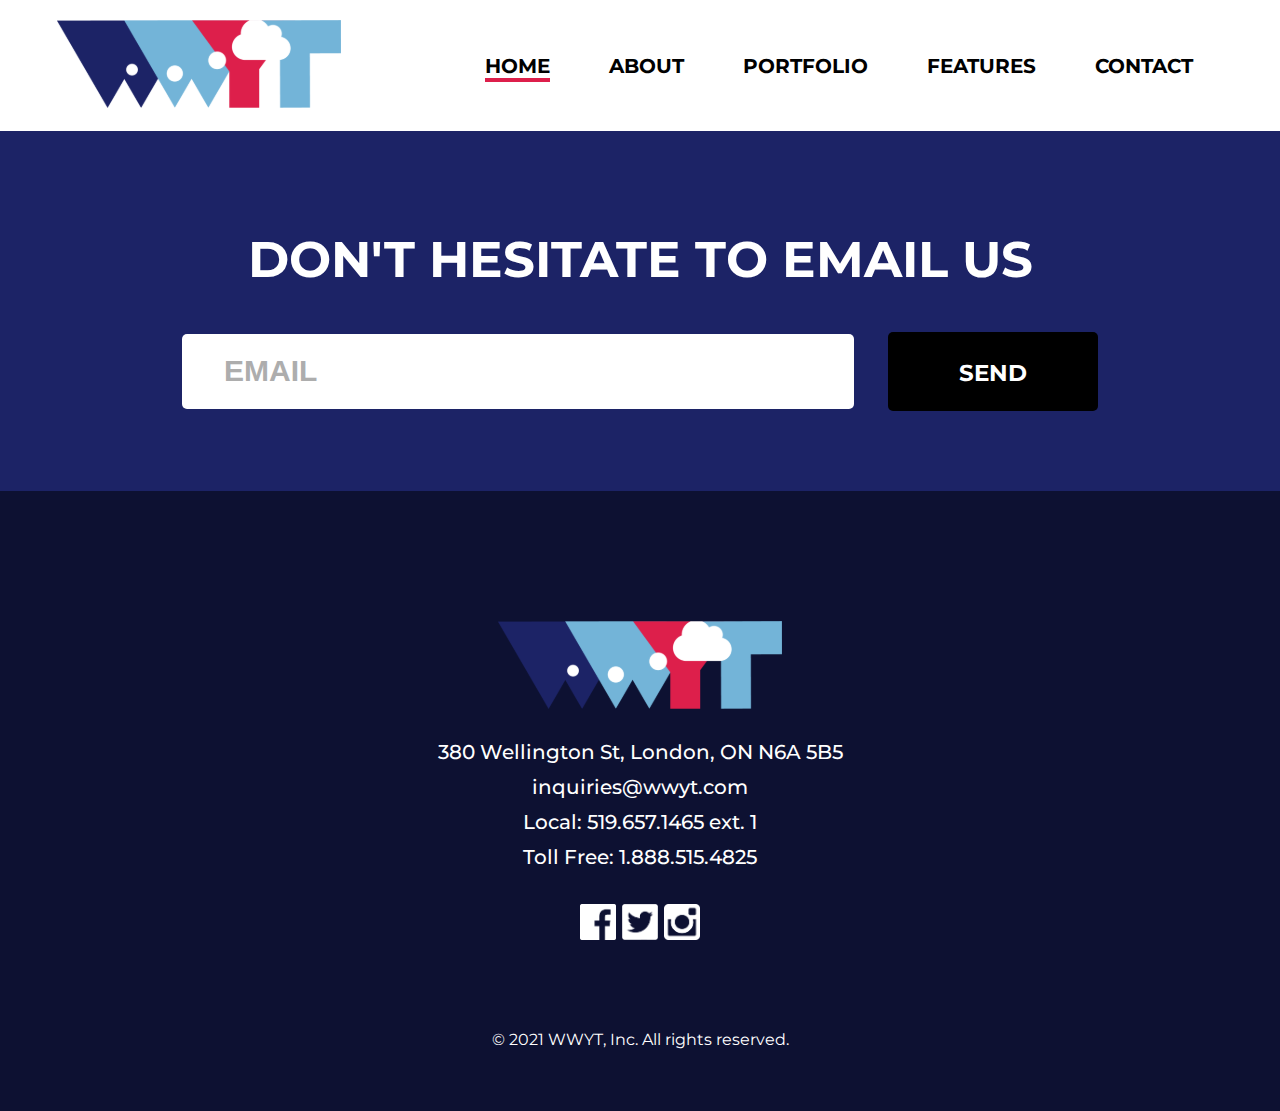
==== index.html @ 631866f1 "Turns out im coding the features page, finished mobile size" ====
<!DOCTYPE html>
<html lang="en">

<head>
    <meta charset="UTF-8">
    <meta name="viewport" content="width=device-width, initial-scale=1.0">
    <meta http-equiv="X-UA-Compatible" content="ie=edge">

    <link rel="stylesheet" href="css/reset.css">

    <link rel="preconnect" href="https://fonts.googleapis.com">
    <link rel="preconnect" href="https://fonts.gstatic.com" crossorigin>
    <link href="https://fonts.googleapis.com/css2?family=Montserrat:wght@400;500;700;800;900&display=swap" rel="stylesheet">

    <link rel="stylesheet" href="css/main.css">
    <title>Home Page</title>
</head>

<body>
    <div id="homeContainer">
        <h1 class="hidden">Home Page</h1>
        <header class="mainheader">
            <h2 class="hidden">Main Header</h2>

            <nav id="mainNav">
                <h3 class="hidden">Main Navigation</h3>
                <div class="logo">
                    <h3 class="hidden">Logo</h3>
                    <svg xmlns="http://www.w3.org/2000/svg" xmlns:xlink="http://www.w3.org/1999/xlink" width="284" height="88" viewBox="0 0 284 88">
                      <defs>
                        <style>
                          .cls-1 {
                            fill: url(#pattern);
                          }
                        </style>
                        <pattern id="pattern" preserveAspectRatio="none" width="100%" height="100%" viewBox="0 0 1221 380">
                          <image width="1221" height="380" xlink:href="[data-uri]"/>
                        </pattern>
                      </defs>
                      <rect id="WWYT3" class="cls-1" width="284" height="88"/>
                    </svg>
                </div>
                <ul class="nav-links">
                    <li><a href="index.html" class="onPage">HOME</a></li>
                    <li><a href="about.html" class="selected">ABOUT</a></li>
                    <li><a href="portfolio.html" class="selected">PORTFOLIO</a></li>
                    <li><a href="feature.html" class="selected">FEATURES</a></li>
                    <li><a href="contact.html" class="selected">CONTACT</a></li>
                </ul>
                <div class="burger">
                    <div class="line1"></div>
                    <div class="line2"></div>
                    <div class="line3"></div>
                </div>
            </nav>
        </header>
        <!-- header end  -->



        <!-- Home page Content start -->
        <main class="homeContent">
        </main>
        <!-- Home page Content end -->






        <!-- footer start here -->
        <footer class="mainfooter">
            <h2 class="hidden">Footer</h2>

            <div class="footerEmail">
                <p>DON'T HESITATE TO EMAIL US</p>

                <div class="footerSend">
                    <input class="inputhomeArea" placeholder="EMAIL" type="text" name="Email">
                    <a href="contact.html" class="sendButton">SEND</a>
                </div>
            </div>



            <div class="footerInfo">

                <div class="footerLogo">
                    <svg xmlns="http://www.w3.org/2000/svg" xmlns:xlink="http://www.w3.org/1999/xlink" width="284" height="88" viewBox="0 0 284 88">
                <defs>
                  <style>
                    .cls-1 {
                      fill: url(#pattern);
                    }
                  </style>
                  <pattern preserveAspectRatio="none" width="100%" height="100%" viewBox="0 0 1221 380">
                    <image width="1221" height="380" xlink:href="[data-uri]"/>
                  </pattern>
                </defs>
                <rect class="cls-1" width="284" height="88"/>
              </svg>
                </div>

                <div class="footerContact">
                    <ul>
                        <li>380 Wellington St, London, ON N6A 5B5</li>
                        <li>inquiries@wwyt.com</li>
                        <li>Local: 519.657.1465 ext. 1</li>
                        <li>Toll Free: 1.888.515.4825</li>
                    </ul>
                </div>

                <div class="SocialMedia">
                    <ul>
                        <li>
                            <a href="http://www.facebook.com">
                                <img src="images/sns-facebook.png" alt="facebook_icon">
                            </a>
                        </li>
                        <li>
                            <a href="https://www.twitter.com/">
                                <img src="images/sns-twitter.png" alt="twitter_icon">
                            </a>
                        </li>
                        <li>
                            <a href="https://www.instagram.com/">
                                <img src="images/sns-ins.png" alt="ins_icon">
                            </a>
                        </li>
                    </ul>
                </div>

                <div class="copyRight">
                    <p>© 2021 WWYT, Inc. All rights reserved.</p>
                </div>
            </div>



        </footer>
    </div>
    <script src="js/main.js"></script>
</body>

</html>
---- css/main.css ----
.hidden {
    display: none;
}


/* General rules - scales images, videos to size of container */

img,
embed,
object,
video {
    max-width: 100%;
}

html {
    box-sizing: border-box;
}

*,
*::before,
*::after {
    box-sizing: inherit;
}


/* General rules for elements end */

body {
    font-family: 'Montserrat', sans-serif;
    max-width: 1920px;
    margin: 0 auto;
}


/* mobile first, css start at width 428px for mobile*/


/*----------for general header ----------*/

header {
    display: flex;
    flex-direction: column;
    background-color: white;
    margin: 20px 0px;
}

a {
    text-decoration: none;
}


/*---------------------------------------- */


/* ------------ general burger nav---------------*/

nav {
    width: 100%;
    display: flex;
    justify-content: space-around;
    align-items: center;
}

.nav-links {
    display: flex;
    justify-content: space-around;
    width: 60%;
}

.nav-links li {
    list-style: none;
}

.nav-links a {
    color: black;
    text-decoration: none;
    font-weight: bold;
    font-size: 20px;
}

.onPage {
    border-bottom: 4px solid #DD1F4B;
}


/*-------------- for nav underline hover --------------*/

.selected {
    position: relative;
    text-decoration: none;
    font-size: 20px;
}

.selected:before {
    content: "";
    position: absolute;
    left: 50%;
    bottom: -2px;
    width: 0;
    height: 4px;
    background: #DD1F4B;
    transition: all .3s;
}

.selected:hover:before {
    width: 100%;
    left: 0;
    right: 0;
}


/*------------------- nav hover end ----------------------*/


/*----------- burger menu ------------*/

.burger {
    display: none;
}

.burger div {
    width: 43px;
    height: 5px;
    background-color: #DD1F4B;
    margin: 5px;
    transition: all 0.5s ease;
    border-radius: 10px;
}

@media screen and (max-width: 800px) {
    body {
        overflow-x: hidden;
    }
    .nav-links {
        position: fixed;
        right: 0px;
        height: 50vh;
        top: 8.2rem;
        background-color: white;
        display: flex;
        flex-direction: column;
        align-items: center;
        width: 100%;
        transform: translateX(100%);
        transition: transform 0.5s ease-in;
    }
    .nav-links li {
        opacity: 0;
    }
    .burger {
        display: block;
        cursor: pointer;
    }
}

.nav-active {
    transform: translateX(0%);
}

@keyframes navLinkFade {
    from {
        opacity: 0;
        transform: translateX(50px);
    }
    to {
        opacity: 1;
        transform: translateX(0);
    }
}

.toggle .line1 {
    transform: rotate(-45deg) translate(-7px, 7px);
}

.toggle .line2 {
    opacity: 0;
}

.toggle .line3 {
    transform: rotate(45deg) translate(-7px, -7px);
}


/*----------- burger menu end ------------*/


/* -------------------------------- HOME PAGE ------------------------------ */


/* -------------------------------- HOME PAGE END ------------------------------ */


/* -------------------------------- ABOUT PAGE ------------------------------ */


/* -------------------------------- ABOUT PAGE END------------------------------ */


/* -------------------------------- PORTFOLIO PAGE ------------------------------ */


/* -------------------------------- PORTFOLIO PAGE END------------------------------ */


/* -------------------------------- FEATURE PAGE ------------------------------ */

.featureContent{
    display: flex;
    flex-direction: column;
    align-items: center;
    justify-content: center;
    text-align: center; 
}

.allFeatures{
    padding:40px;
    display: flex;
    flex-direction: column;
    align-items: center;
}

.featureHero{
    background-image: url(../images/feature_page/m-banner-feature.jpg);
    background-size: cover;
    display: flex;
    align-items: center;
    justify-content: center;
    text-align: center;
    max-width: 800px;
    height: 500px;
}
.featureHeroText{
    color:white;
    font-weight: 900;
    font-size: 45px ;
}


.featureDesc h3{
    margin: 50px 0 20px 0;
    font-weight: 900;
    font-size: 20px;
    color:#1C2366;
}
.featureDesc p{
    font-size: 13px;
    color: black;
    margin: 0 47px;
}


.featureNav{
    width: 348px;
    height: 95px;
    display: flex;
    flex-direction: column;
    align-items: center;
    justify-content: space-between;
    margin:50px 0;
}
.featureNav ul{
    width:100%;
    display: flex;
    flex-direction: row;
    justify-content: space-between;
    
}
.featureNav li{
    display: flex;
    align-items: center;
    justify-content: center;
    font-size: 13px;
    font-weight: 600;
    background-color: #73B4D8;
    border-radius: 5px;
    width: 105px;
    height: 38px;
}
.featureNav li:hover{
    transition-duration: 0.2s;
    background-color: #DD1F4B;
    cursor: pointer;
}


.featurePorts{
    display: flex;
    flex-direction: column;
    align-items: center;
    justify-content: center;
    margin-bottom: 125px ;
    border-radius: 5px;
    
}
.featurePortBody{
    padding: 32px;
}
.featurePortHead{
    font-weight: 800;
    color:black;
    font-size: 20px;
    margin-bottom: 30px;
}
.featureName{
    font-weight: 900;
    color:#1C2366;
    font-size: 30px;
    margin-bottom: 20px;

}
.featureText{
    font-size: 15px;
    color:black;
    padding-bottom: 40px;
}
.featureDescripton{ 
    /*spelled description wrong but it's too late to fix it*/
    font-weight: 900;
    font-size: 20px;
    color: #1C2366;
    margin-bottom: 20px;

}
.featurePorts a{
    background-color: #1C2366;
    padding:13px 20px;
    border-radius: 5px;
    color:white;
}
.featurePorts a:hover{
    transition-duration:0.2s;
    background-color: #73B4D8;
}


#feature1{
    border-radius: 5px;
    background-image: url(../images/feature_page/m-3d-modeling-feature.jpg);
    height:348px;
    width:348px;
}
#feature2{
    border-radius: 5px;
    background-image: url(../images/feature_page/m-character-modeling-feature.jpg);
    height:348px;
    width:348px;
}#feature3{
    border-radius: 5px;
    background-image: url(../images/feature_page/m-ballaBeer.jpg);
    height:348px;
    width:348px;
}#feature4{
    border-radius: 5px;
    background-image: url(../images/feature_page/m-graphic-design.jpg);
    height:348px;
    width:348px;
}
/* -------------------------------- FEATURE PAGE END ------------------------------ */


/* -------------------------------- CONTACT PAGE ------------------------------ */


/* -------------------------------- CONTACT PAGE END------------------------------ */


/* ------------for footer ------------*/

footer {
    display: flex;
    flex-direction: column;
    text-align: center;
    height: 980px;
}

.footerEmail {
    height: 360px;
    background-color: #1c2366;
}

.footerEmail p {
    color: white;
    font-size: 50px;
    font-weight: bold;
    margin-top: 104px;
}

.footerSend {
    margin-top: 47px;
}

.inputhomeArea {
    width: 672px;
    height: 75px;
    border: none;
    border-radius: 5px;
    font-size: 30px;
}

body input::placeholder {
    font-weight: bold;
    color: #ADADAD;
    padding-left: 40px;
}

.footerSend a {
    display: inline-block;
    width: 210px;
    padding: 30px 70px 26px 70px;
    background-color: black;
    border: none;
    border-radius: 5px;
    color: white;
    font-size: 23px;
    font-weight: bold;
    text-align: center;
    margin-left: 30px;
}

.footerInfo {
    background-color: #0D1132;
    height: 620px;
}

.footerLogo {
    margin-top: 130px;
    margin-bottom: 30px;
}

.footerContact ul li {
    color: white;
    font-size: 20px;
    font-weight: 500;
    margin-bottom: 15px;
}

.SocialMedia {
    text-align: center;
    margin-top:35px;
}

.SocialMedia ul {
    display: flex;
    flex-direction: row;
    flex-wrap: wrap;
    width: 10%;
    justify-content: space-evenly;
    margin: 0 auto;
    padding: 0;
}

.SocialMedia ul li {
    list-style-type: none;
    width: 40px;
    height: 40px;
    padding: 2px;
}

.copyRight {
    color: white;
    margin-top: 90px;
}
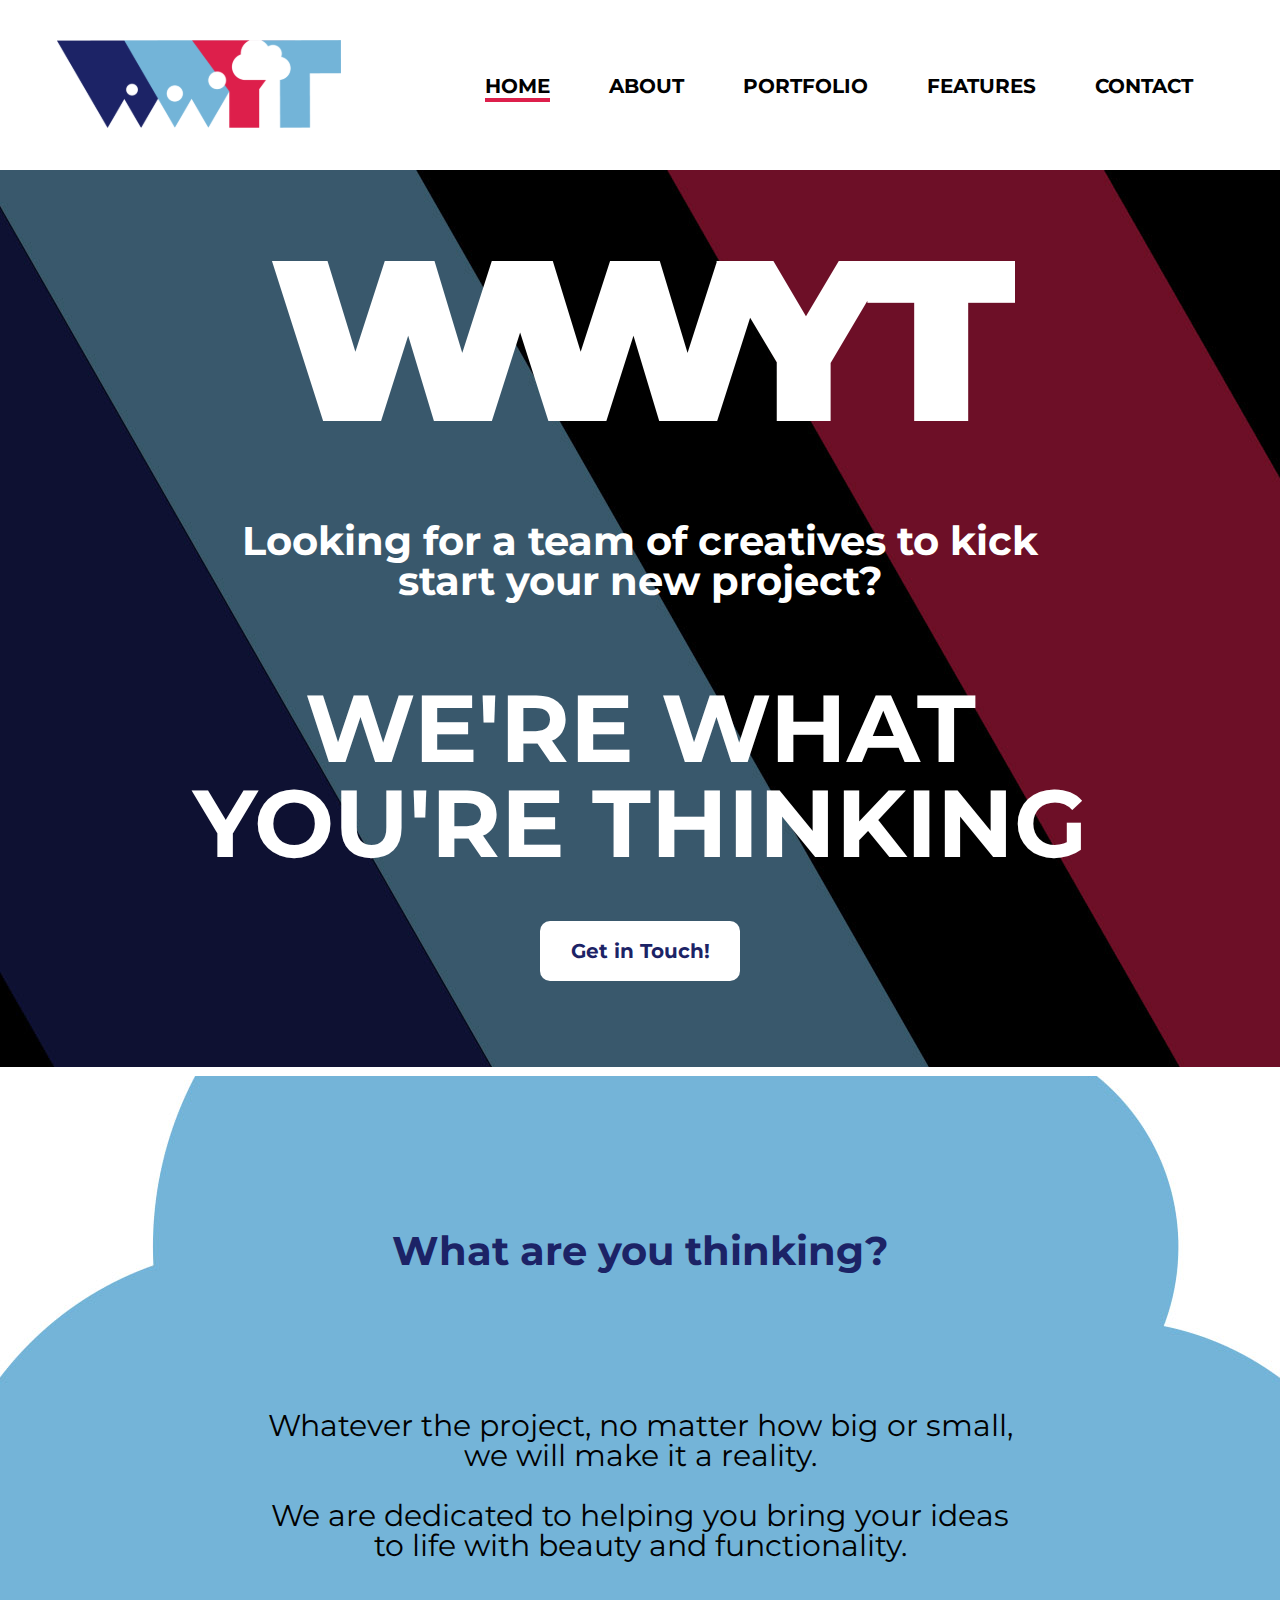
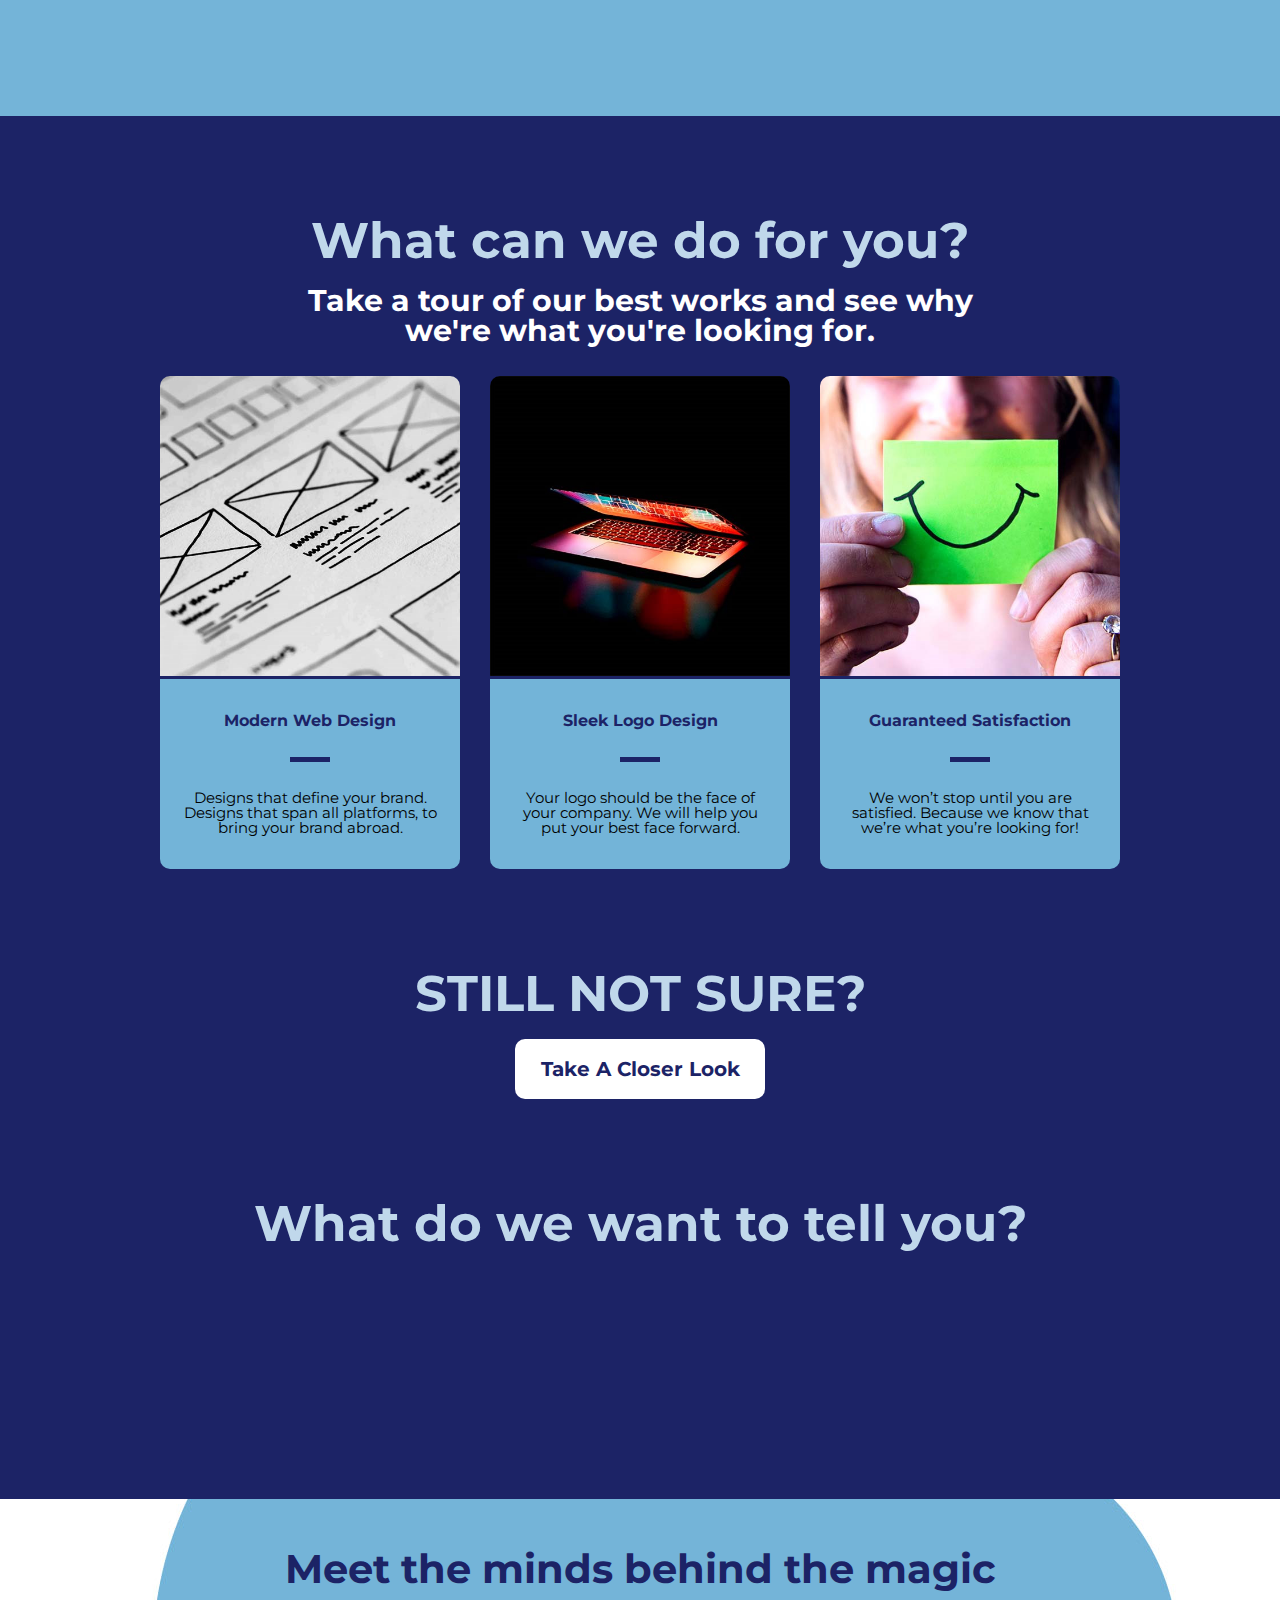
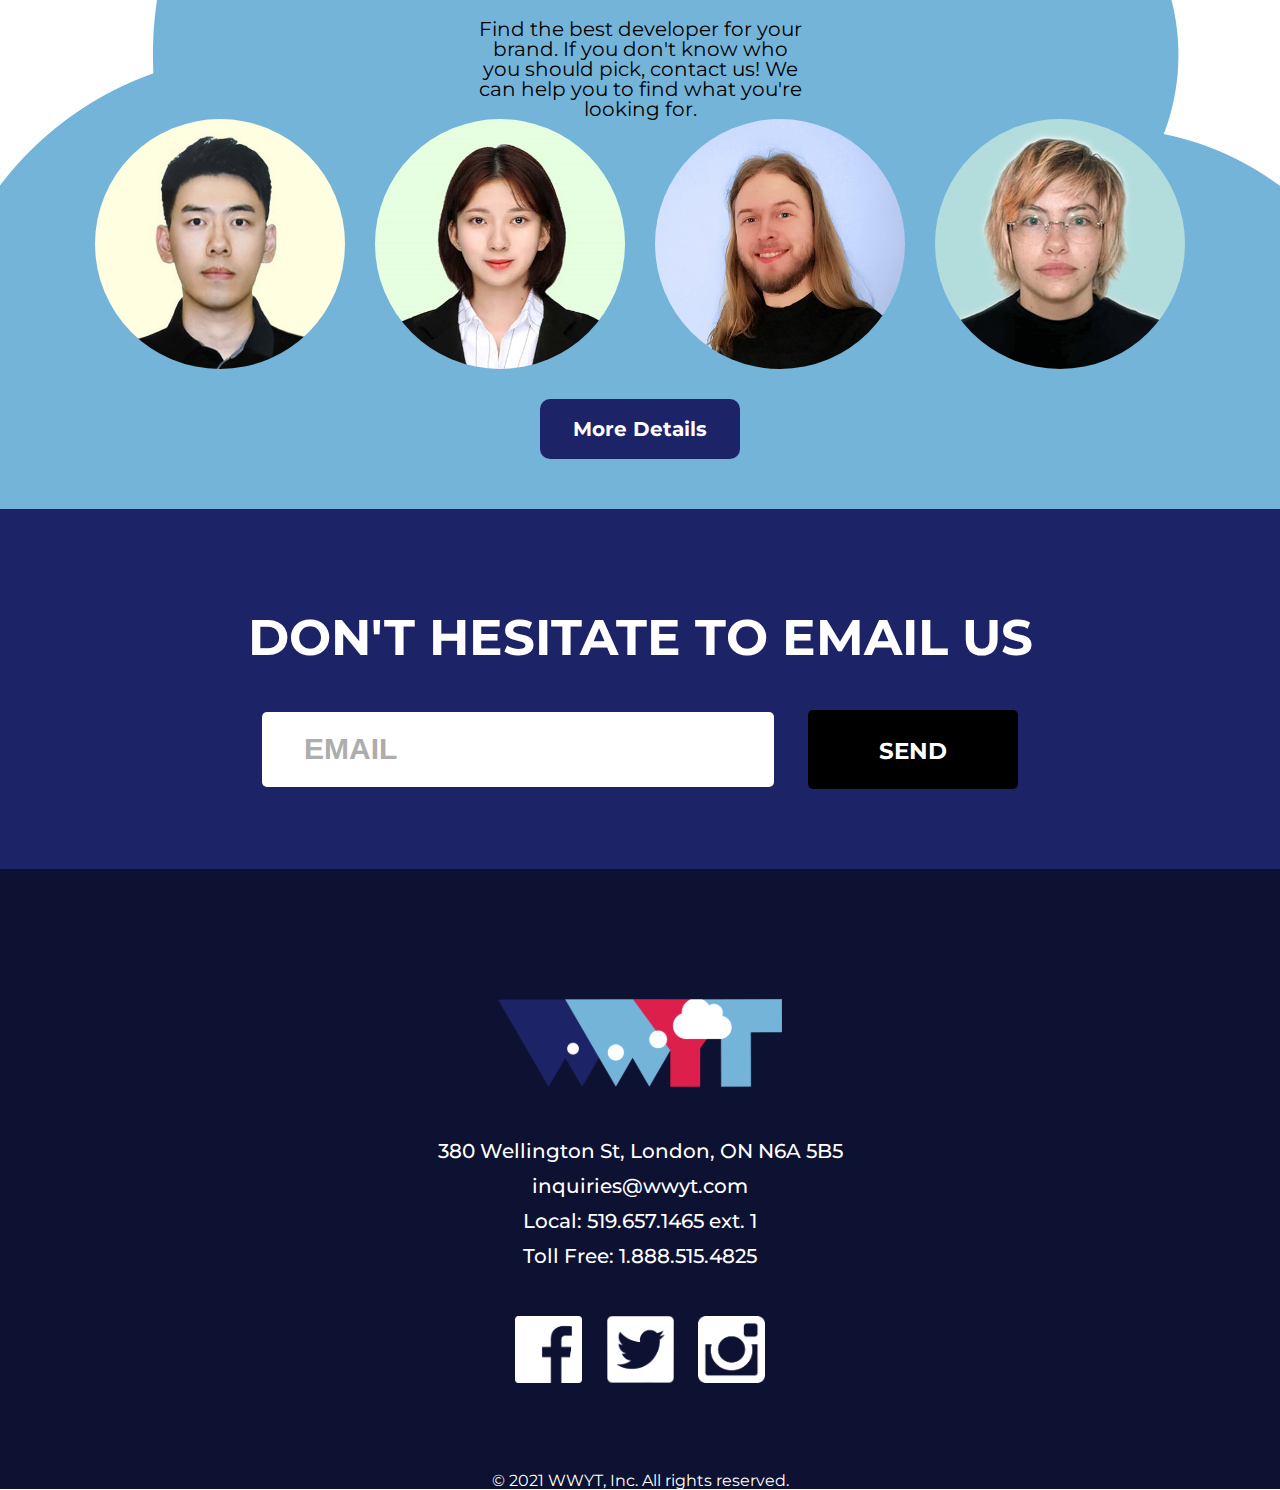
==== commit 663d2b99: "Merge pull request #6 from Hyeon-Yeom/dev.ew.homepage" ====
--- a/index.html
+++ b/index.html
@@ -59,7 +59,95 @@
 
 
         <!-- Home page Content start -->
-        <main class="homeContent">
+        <main class="homeContainer">
+          <h2 class="hidden">Home Page</h2>
+          <div class="eyecatcher">
+            <img id="wwytTitle" src="images/index_page/wwyt_title.png" alt="WWYT">
+            <p class="eyecatcherDetail">
+              Looking for a team of creatives to kick<br>start your new project?
+            </p>
+            <h3 class="tagline">WE'RE WHAT<br>YOU'RE THINKING</h3>
+
+            <a href="contact.html">
+              <div class="eyecatcherButton">
+                <p class="buttontext">Get in Touch!</p>
+              </div>
+            </a>
+          </div>
+
+          <div class="cloudSection">
+            <h3 class="cloudTitle">What are you thinking?</h3>
+            <p>Whatever the project, no matter how big or small, we will make it a reality.
+              <br><br>
+              We are dedicated to helping you bring your ideas to life with beauty and functionality. </p>
+          </div>
+
+          <section class="promoSection">
+            <h3 class="promoTitle">What can we do for you?</h3>
+            <p>Take a tour of our best works and see why we're what you're looking for.</p>
+
+            <div class="portfolioContainer">
+
+              <div class="portfolio1">
+                <img class="portfolioImage" src="images/index_page/webdesign526.jpg" alt="A sketched web wireframe">
+                <div class="portfolioInfo">
+                  <h4 class="portfolioTitle">Modern Web Design</h4>
+                  <div class="blackLine"></div>
+                  <p class="portfolioDetail">Designs that define your brand. Designs that span all platforms, to bring your brand abroad.</p>
+                </div>
+              </div>
+
+              <div class="portfolio2">
+                <img class="portfolioImage" src="images/index_page/logodesign526.jpg" alt="A colourful glowing laptop">
+                <div class="portfolioInfo">
+                  <h4 class="portfolioTitle">Sleek Logo Design</h4>
+                  <div class="blackLine"></div>
+                  <p class="portfolioDetail">Your logo should be the face of your company. We will help you put your best face forward.</p>
+                </div>
+              </div>
+
+              <div class="portfolio3">
+                <img class="portfolioImage" src="images/index_page/satisfaction526.jpg" alt="A woman holding a green post-it note with a smiley face">
+                <div class="portfolioInfo">
+                  <h4 class="portfolioTitle">Guaranteed Satisfaction</h4>
+                  <div class="blackLine"></div>
+                  <p class="portfolioDetail">We won’t stop until you are satisfied. Because we know that we’re what you’re looking for!</p>
+                </div>
+              </div>
+
+            </div>
+            <h3 class="promoTitle">STILL NOT SURE?</h3>
+            <a href="portfolio.html">
+              <div class="eyecatcherButton" id="closerlook">
+                <p class="buttontext">Take A Closer Look</p>
+              </div></a>
+          </section>
+
+          <section class="videoBox">
+            <h2 class="hidden">Video</h2>
+            <h3 class="promoTitle">What do we want to tell you?</h3>
+            <video class="indexVideo" src="video/WWYT_Promotionnal_VIDEO.mp4"></video>
+          </section>
+
+          <section class="aboutSection">
+            <h2 class="hidden">About the Team</h2>
+            <h3 class="cloudTitle">Meet the minds behind the magic</h3>
+            <p>Find the best developer for your brand. If you don't know who you should pick, contact us! We can help you to find what you're looking for.</p>
+
+            <div class="faces">
+              <img src="images/index_page/naigong_portrait_450.jpg" alt="">
+              <img src="images/index_page/hyeon_portrait_450.jpg" alt="">
+              <img src="images/index_page/edward_portrait_450.jpg" alt="">
+              <img src="images/index_page/breanna_portrait_450.jpg" alt="">
+            </div>
+
+            <a href="about.html">
+              <div class="aboutButton">
+                <p class="buttontext">More Details</p>
+              </div>
+            </a>
+          </section>
+
         </main>
         <!-- Home page Content end -->
 
@@ -142,4 +230,4 @@
     <script src="js/main.js"></script>
 </body>
 
-</html>+</html>
--- a/css/main.css
+++ b/css/main.css
@@ -41,7 +41,8 @@
     display: flex;
     flex-direction: column;
     background-color: white;
-    margin: 20px 0px;
+    margin-top: 40px;
+    margin-bottom: 30px;
 }
 
 a {
@@ -186,6 +187,292 @@
 
 /* -------------------------------- HOME PAGE ------------------------------ */
 
+.homeContainer {
+    margin: 0 auto;
+    display: grid;
+}
+.eyecatcher {
+  width: auto;
+  height: 826px;
+  padding: 100px;
+  background-image: url(../images/eyecatcher_tablet.jpg);
+  background-repeat: no-repeat;
+  background-position: center;
+  overflow: hidden;
+  display: flex;
+  flex-direction: column;
+  align-items: center;
+}
+#wwytTitle {
+  margin-bottom: 100px;
+  margin-top: 50px;
+}
+.eyecatcherDetail {
+  font-weight: bold;
+  font-size: 20px;
+  color: #fff;
+  text-align: center;
+  margin-bottom: 80px;
+}
+.tagline {
+  font-weight: bolder;
+  font-size: 40px;
+  text-align: center;
+  color: #fff;
+  margin-bottom: 50px;
+}
+.eyecatcherButton {
+  background-color: #fff;
+  width: 200px;
+  height: 60px;
+  display: flex;
+  flex-direction: row;
+  justify-content: center;
+  align-items: center;
+  border-radius: 10px;
+  color: #1C2366;
+}
+.buttontext {
+  font-weight: bold;
+  font-size: 20px;
+}
+.eyecatcherButton:hover {
+  background-color: #1C2366;
+  color: #fff;
+}
+.cloudSection {
+  background-image: url(../images/index_page/backgroundcloud.jpg);
+  background-repeat: no-repeat;
+  background-position: center;
+  overflow: hidden;
+  width: auto;
+  height: 330px;
+  display: flex;
+  flex-direction: column;
+  align-items: center;
+  justify-content: space-around;
+  padding: 100px;
+}
+.cloudTitle {
+  color: #1C2366;
+  font-weight: bolder;
+  font-size: 40px;
+  text-align: center;
+}
+.cloudSection p {
+  text-align: center;
+  font-size: 20px;
+  margin-top: 30px;
+  max-width: 330px;
+}
+.promoSection {
+  background-color: #1C2366;
+  display: flex;
+  flex-direction: column;
+  align-items: center;
+}
+.promoTitle {
+  color: #C0D8EB;
+  font-weight: bolder;
+  font-size: 40px;
+  text-align: center;
+  margin: 50px 0px 20px 0px;
+  max-width: 300px;
+}
+.promoTitle + p {
+  font-weight: bold;
+  color: #fff;
+  font-size: 20px;
+  text-align: center;
+  max-width: 400px;
+}
+.portfolioContainer {
+  display: grid;
+  grid-template-columns: 1fr;
+  grid-template-rows: 1fr 1fr 1fr;
+  grid-gap: 30px;
+  margin-top: 30px;
+}
+.portfolioImage {
+  width: 190px;
+  height: 190px;
+  border-radius: 10px 10px 0px 0px;
+}
+.portfolioInfo {
+  width: 190px;
+  height: 190px;
+  border-radius: 0px 0px 10px 10px;
+  background-color: #73B4D8;
+  padding: 20px;
+  display: flex;
+  flex-direction: column;
+  align-items: center;
+  justify-content: space-around;
+}
+.portfolioTitle {
+  color: #1C2366;
+  font-weight: bold;
+  font-size: 1em;
+  text-align: center;
+}
+.blackLine {
+  width: 40px;
+  height: 5px;
+  background-color: #1C2366;
+}
+.portfolioDetail {
+  text-align: center;
+  font-weight: normal;
+  font-size: 15px;
+  color: #000;
+}
+#closerlook {
+  width: 250px;
+}
+.videoBox {
+  display: flex;
+  flex-direction: column;
+  background-color: #1C2366;
+  align-items: center;
+}
+.indexVideo {
+  width: 400px;
+  margin: 30px 0px 50px 0px;
+}
+.aboutSection {
+  background-image: url(../images/index_page/backgroundcloud.jpg);
+  background-repeat: no-repeat;
+  background-position: center;
+
+  overflow: hidden;
+  width: auto;
+  display: flex;
+  flex-direction: column;
+  align-items: center;
+  justify-content: center;
+  padding-top: 50px;
+}
+.aboutSection>.cloudTitle {
+  max-width: 400px;
+}
+.aboutSection p {
+  text-align: center;
+  font-size: 20px;
+  margin-top: 30px;
+  max-width: 330px;
+}
+.faces {
+  display: grid;
+  grid-template-columns: 1fr 1fr;
+  grid-template-rows: 1fr 1fr;
+  grid-gap: 30px;
+}
+.faces img {
+  width: 165px;
+  border-radius: 200px;
+}
+.aboutButton {
+  background-color: #1C2366;
+  width: 200px;
+  height: 60px;
+  border-radius: 10px;
+  color: #fff;
+  margin: 30px 0px 50px 0px;
+  display: flex;
+  justify-content: center;
+  align-items: center;
+}
+.aboutButton p {
+  margin-top: 0px;
+}
+.aboutButton:hover {
+  background-color: #fff;
+  color: #1C2366;
+}
+
+/* TABLET SIZE - HOME PAGE ================================ */
+@media screen and (min-width: 800px) {
+  .eyecatcher {
+    height: 910px;
+    background-image: url(../images/eyecatcher_desktop.jpg);
+  }
+  .eyecatcherDetail {
+    font-size: 30px;
+  }
+  .tagline {
+    font-size: 62px;
+  }
+  .cloudSection {
+    height: 415px;
+  }
+  .cloudSection p {
+    max-width: 550px;
+  }
+  .promoTitle + p {
+    font-size: 30px;
+    max-width: 700px;
+  }
+  .promoTitle {
+    max-width: 550px;
+  }
+  .portfolioContainer {
+    grid-template-columns: 1fr 1fr 1fr;
+    grid-template-rows: 1fr;
+  }
+  .indexVideo {
+    width: 610px;
+  }
+  .faces img {
+    width: 295px;
+  }
+}
+/* DESKTOP SIZE - HOME PAGE =============================== */
+@media screen and (min-width: 1140px) {
+  .eyecatcher {
+    height: 915px;
+    padding: 50px;
+  }
+  .eyecatcherDetail {
+    font-size: 40px;
+  }
+  .tagline {
+    font-size: 95px;
+  }
+  .cloudSection {
+    height: 640px;
+  }
+  .cloudSection p {
+    text-align: center;
+    font-size: 30px;
+    max-width: 775px;
+  }
+  .promoTitle {
+    margin-top: 100px;
+    font-size: 50px;
+    max-width: 800px;
+  }
+  .portfolioImage {
+    width: 300px;
+    height: 300px;
+  }
+  .portfolioInfo {
+    width: 300px;
+  }
+  .indexVideo {
+    width: 1050px;
+  }
+  .aboutSection>.cloudTitle {
+    max-width: 800px;
+  }
+  .faces {
+    grid-template-columns: 1fr 1fr 1fr 1fr;
+    grid-auto-rows: 1fr;
+    height: 250px;
+  }
+  .faces img {
+    width: 250px;
+  }
+}
 
 /* -------------------------------- HOME PAGE END ------------------------------ */
 
@@ -193,184 +480,599 @@
 /* -------------------------------- ABOUT PAGE ------------------------------ */
 
 
-/* -------------------------------- ABOUT PAGE END------------------------------ */
-
-
-/* -------------------------------- PORTFOLIO PAGE ------------------------------ */
-
-
-/* -------------------------------- PORTFOLIO PAGE END------------------------------ */
-
-
-/* -------------------------------- FEATURE PAGE ------------------------------ */
-
-.featureContent{
+/* --------------------about page content start-------------------------- */
+
+
+/* ------------about page banner------------ */
+
+.aboutBanner {
+    background: url(../images/about_page/pc-banner-about.png);
+    background-repeat: no-repeat;
+    background-size: cover;
+    background-position: center;
+    margin-top: 50px;
+    height: 915px;
+}
+
+.aboutBanner p {
+    font-size: 95px;
+    text-align: center;
+    font-weight: bold;
+    color: white;
+    padding-top: 400px;
+}
+
+
+/* ------------about page banner end------------ */
+
+
+/* --------------- wwyt Intro ------------------ */
+
+.wwytIntro {
+    width: 100%;
+    height: 1080px;
+    display: flex;
+    flex-direction: row;
+    background-color: #1C2366;
+}
+
+.leftIntro {
+    width: 50%;
+    height: 1080px;
+    background: url(../images/about_page/pc-about-computer-intro.jpg);
+    background-repeat: no-repeat;
+    background-size: cover;
+    background-position: center;
+}
+
+.rightIntro {
+    width: 50%;
+    height: 1080px;
     display: flex;
     flex-direction: column;
+    color: white;
+    display: flex;
+    justify-content: center;
     align-items: center;
-    justify-content: center;
-    text-align: center; 
-}
-
-.allFeatures{
-    padding:40px;
+}
+
+.rightIntroBox {
+    width: 70%;
+    height: 792px;
+    margin: 0 auto;
+}
+
+.rightIntro h3 {
+    font-size: 55px;
+    font-weight: bold;
+    text-align: right;
+}
+
+.rightIntro h4 {
+    font-size: 43px;
+    font-weight: bold;
+    text-align: right;
+    margin-top: 35px;
+}
+
+.rightIntro p {
+    font-size: 25px;
+    text-align: justify;
+}
+
+.rightIntro p:nth-child(3) {
+    margin-top: 125px;
+    text-indent: 30px;
+    line-height: 32px;
+}
+
+.rightIntro p:nth-child(4) {
+    margin-top: 50px;
+    text-indent: 30px;
+    line-height: 32px;
+}
+
+.rightIntro p:nth-child(5) {
+    margin-top: 50px;
+}
+
+
+/*-------------- wwyt Intro end ----------------- */
+
+
+/* --------------------------- Bio start -------------------------- */
+
+.teamBio {
+    /* height: 2031px; */
     display: flex;
     flex-direction: column;
-    align-items: center;
-}
-
-.featureHero{
-    background-image: url(../images/feature_page/m-banner-feature.jpg);
-    background-size: cover;
-    display: flex;
-    align-items: center;
-    justify-content: center;
-    text-align: center;
-    max-width: 800px;
-    height: 500px;
-}
-.featureHeroText{
-    color:white;
-    font-weight: 900;
-    font-size: 45px ;
-}
-
-
-.featureDesc h3{
-    margin: 50px 0 20px 0;
-    font-weight: 900;
-    font-size: 20px;
-    color:#1C2366;
-}
-.featureDesc p{
-    font-size: 13px;
-    color: black;
-    margin: 0 47px;
-}
-
-
-.featureNav{
-    width: 348px;
-    height: 95px;
-    display: flex;
-    flex-direction: column;
-    align-items: center;
-    justify-content: space-between;
-    margin:50px 0;
-}
-.featureNav ul{
-    width:100%;
-    display: flex;
-    flex-direction: row;
-    justify-content: space-between;
-    
-}
-.featureNav li{
-    display: flex;
-    align-items: center;
-    justify-content: center;
-    font-size: 13px;
-    font-weight: 600;
-    background-color: #73B4D8;
-    border-radius: 5px;
-    width: 105px;
-    height: 38px;
-}
-.featureNav li:hover{
-    transition-duration: 0.2s;
-    background-color: #DD1F4B;
-    cursor: pointer;
-}
-
-
-.featurePorts{
-    display: flex;
-    flex-direction: column;
-    align-items: center;
-    justify-content: center;
-    margin-bottom: 125px ;
-    border-radius: 5px;
-    
-}
-.featurePortBody{
-    padding: 32px;
-}
-.featurePortHead{
-    font-weight: 800;
-    color:black;
-    font-size: 20px;
-    margin-bottom: 30px;
-}
-.featureName{
-    font-weight: 900;
-    color:#1C2366;
-    font-size: 30px;
-    margin-bottom: 20px;
-
-}
-.featureText{
-    font-size: 15px;
-    color:black;
-    padding-bottom: 40px;
-}
-.featureDescripton{ 
-    /*spelled description wrong but it's too late to fix it*/
-    font-weight: 900;
-    font-size: 20px;
-    color: #1C2366;
-    margin-bottom: 20px;
-
-}
-.featurePorts a{
-    background-color: #1C2366;
-    padding:13px 20px;
-    border-radius: 5px;
-    color:white;
-}
-.featurePorts a:hover{
-    transition-duration:0.2s;
-    background-color: #73B4D8;
-}
-
-
-#feature1{
-    border-radius: 5px;
-    background-image: url(../images/feature_page/m-3d-modeling-feature.jpg);
-    height:348px;
-    width:348px;
-}
-#feature2{
-    border-radius: 5px;
-    background-image: url(../images/feature_page/m-character-modeling-feature.jpg);
-    height:348px;
-    width:348px;
-}#feature3{
-    border-radius: 5px;
-    background-image: url(../images/feature_page/m-ballaBeer.jpg);
-    height:348px;
-    width:348px;
-}#feature4{
-    border-radius: 5px;
-    background-image: url(../images/feature_page/m-graphic-design.jpg);
-    height:348px;
-    width:348px;
-}
-/* -------------------------------- FEATURE PAGE END ------------------------------ */
-
-
-/* -------------------------------- CONTACT PAGE ------------------------------ */
-
-
-/* -------------------------------- CONTACT PAGE END------------------------------ */
-
-
-/* ------------for footer ------------*/
-
-footer {
+}
+
+.bioSlogan {
+    width: 100%;
+    height: 533px;
     display: flex;
     flex-direction: column;
     text-align: center;
-    height: 980px;
+}
+
+.bioSlogan h3 {
+    font-size: 65px;
+    font-weight: bold;
+    color: #1C2366;
+    margin-top: 200px;
+}
+
+.bioSlogan h4 {
+    font-size: 30px;
+    color: black;
+}
+
+.bioSlogan h4:nth-child(2) {
+    margin-top: 30px;
+}
+
+.bioSlogan h4:nth-child(3) {
+    margin-top: 10px;
+}
+
+.teamPortraitButton {
+    width: 100%;
+}
+
+.teamPortraitButton ul li {
+    float: left;
+}
+
+.wang,
+.yeom,
+.willems,
+.trachsell {
+    width: 50%;
+    height: 50%;
+    /* background: url(../images/about_page/pc-wwyt-wang-about.jpg);
+    background-repeat: no-repeat;
+    background-size: cover;
+    background-position: center; */
+    position: relative;
+}
+
+.hoverText {
+    position: absolute;
+    top: 0;
+    bottom: 0;
+    left: 0;
+    right: 0;
+    height: 100%;
+    width: 100%;
+    opacity: 0;
+    transition: ease-in-out 0.6s;
+    background-color: rgba(255, 255, 255, .15);
+    backdrop-filter: blur(8px);
+}
+
+.overlay {
+    position: absolute;
+    font-size: 50px;
+    text-align: center;
+    top: 50%;
+    left: 50%;
+    transform: translate(-50%, -50%);
+    color: #1C2366;
+    -webkit-text-stroke: 2px #fff;
+    text-shadow: 0px 0px 6px rgba(255, 255, 255, 0.7);
+    font-weight: bold;
+}
+
+.photo:hover .hoverText {
+    opacity: 90%;
+    transform: scale(1.01);
+    filter: brightness(110%);
+    cursor: pointer;
+}
+
+
+/* ------------------------------------------- */
+
+
+/*
+.yeom {
+    width: 960px;
+    height: 750px;
+    position: relative;
+    background: url(../images/about_page/pc-wwyt-yeom-about.jpg);
+    background-repeat: no-repeat;
+    background-size: cover;
+    background-position: center;
+}
+
+.willems {
+    width: 960px;
+    height: 750px;
+    position: relative;
+    background: url(../images/about_page/pc-wwyt-willems-about.jpg);
+    background-repeat: no-repeat;
+    background-size: cover;
+    background-position: center;
+}
+
+.trachsell {
+    width: 960px;
+    height: 750px;
+    position: relative;
+    background: url(../images/about_page/pc-wwyt-trachsell-about.jpg);
+    background-repeat: no-repeat;
+    background-size: cover;
+    background-position: center;
+} */
+
+
+/* ------------------ portrait dynamic part ------------------- */
+
+
+/* --------------- light box style------------- */
+
+.teamBio {
+    position: relative;
+}
+
+.lightBox {
+    width: 1920px;
+    height: 1080px;
+    background: url(../images/about_page/pc_lightBox_background.png);
+    background-repeat: no-repeat;
+    background-size: cover;
+    background-position: center;
+    display: flex;
+    flex-direction: row;
+    position: absolute;
+    left: 0;
+    top: 35%;
+    display: none;
+}
+
+.show-lightbox {
+    display: block;
+}
+
+.lightBoxButton {
+    display: flex;
+    flex-direction: column;
+    float: right;
+    position: absolute;
+    left: 90%;
+    top: 0;
+}
+
+.lightBox .close {
+    margin-top: 85px;
+    font-size: 30px;
+    color: white;
+    text-decoration: none;
+    text-align: center;
+    line-height: 45px;
+    width: 45px;
+    height: 45px;
+    background-color: #1C2366;
+}
+
+.close:hover {
+    color: #DD1F4B;
+    transition: .5s;
+}
+
+.lightBox .next {
+    margin-top: 392px;
+    font-size: 30px;
+    color: white;
+    text-decoration: none;
+    text-align: center;
+    line-height: 45px;
+    width: 45px;
+    height: 45px;
+    background-color: #1C2366;
+}
+
+
+/* ------------------------------------- */
+
+.lightBoxBio {
+    display: flex;
+    flex-direction: row;
+    width: 1507px;
+    height: 700px;
+    margin-top: 135px;
+    margin-left: 200px;
+}
+
+.leftBox {
+    width: 36%;
+    height: 700px;
+    text-align: center;
+}
+
+#portraitContainer {
+    width: 530px;
+    height: 530px;
+    -moz-border-radius: 265px;
+    -webkit-border-radius: 265px;
+    border-radius: 265px;
+    background-image: url(../images/about_page/001.jpg);
+    background-repeat: no-repeat;
+    background-size: cover;
+    background-position: center;
+}
+
+.bio-name {
+    font-size: 30px;
+    color: black;
+    font-weight: bold;
+    margin-top: 60px;
+}
+
+.bio-email {
+    font-size: 20px;
+    margin-top: 20px;
+}
+
+.bio-phone {
+    font-size: 20px;
+    margin-top: 10px;
+}
+
+
+/* ------------------------------------ */
+
+.rightBox {
+    width: 950px;
+    height: 700px;
+    position: relative;
+}
+
+.bio-Info {
+    font-size: 20px;
+    line-height: 40px;
+    text-indent: 50px;
+}
+
+.contactButton {
+    display: block;
+    width: 210px;
+    height: 75px;
+    background-color: #1C2366;
+    border-radius: 7px;
+    color: white;
+    font-size: 23px;
+    font-weight: bold;
+    text-align: center;
+    line-height: 75px;
+    position: absolute;
+    left: 0;
+    right: 0;
+    bottom: 10px;
+    margin: auto;
+}
+
+.contactButton:hover {
+    filter: brightness(120%);
+    transition: ease-in-out 1s;
+    color: #DD1F4B;
+}
+
+
+/* --------------------------- Bio end  --------------------------- */
+
+
+/* ------------------- About page media query kick in -------------------*/
+
+
+/* for banner img */
+
+@media screen and (max-width:428px) {
+    .aboutBanner {
+        background: url(../images/about_page/m-banner-about.jpg);
+        background-repeat: no-repeat;
+        background-size: cover;
+        background-position: center;
+        height: 826px;
+    }
+}
+
+@media screen and (max-width:768px) {
+    .aboutBanner {
+        background: url(../images/about_page/t-banner-about.jpg);
+        background-repeat: no-repeat;
+        background-size: cover;
+        background-position: center;
+        height: 1240px;
+    }
+}
+
+
+/* for banner h3 */
+
+@media screen and (max-width:768px) {
+    .aboutBanner p {
+        font-size: 80px;
+    }
+}
+
+@media screen and (max-width:428px) {
+    .aboutBanner p {
+        font-size: 45px;
+    }
+}
+
+
+/* for wwytIntro */
+
+@media screen and (max-width:1436px) {
+    .rightIntro h3 {
+        font-size: 50px;
+        font-weight: bold;
+        text-align: right;
+    }
+    .rightIntro h4 {
+        font-size: 40px;
+        font-weight: bold;
+        text-align: right;
+        margin-top: 30px;
+    }
+    .rightIntro p:nth-child(3) {
+        margin-top: 100px;
+        text-indent: 30px;
+        line-height: 28px;
+    }
+    .rightIntro p {
+        font-size: 23px;
+        text-align: justify;
+    }
+    .rightIntro p:nth-child(4) {
+        margin-top: 45px;
+        text-indent: 30px;
+        line-height: 28px;
+    }
+    .rightIntro p:nth-child(5) {
+        margin-top: 50px;
+    }
+}
+
+@media screen and (max-width:1300px) {
+    .rightIntro h3 {
+        font-size: 40px;
+        font-weight: bold;
+        text-align: right;
+    }
+    .rightIntro h4 {
+        font-size: 30px;
+        font-weight: bold;
+        text-align: right;
+        margin-top: 20px;
+    }
+    .rightIntro p:nth-child(3) {
+        margin-top: 80px;
+        text-indent: 30px;
+        line-height: 27px;
+    }
+    .rightIntro p {
+        font-size: 23px;
+        text-align: justify;
+    }
+}
+
+@media screen and (max-width:980px) {
+    .rightIntro h3 {
+        font-size: 38px;
+        font-weight: bold;
+        text-align: right;
+    }
+    .rightIntro h4 {
+        font-size: 25px;
+        font-weight: bold;
+        text-align: right;
+        margin-top: 20px;
+    }
+    .rightIntro p:nth-child(3) {
+        margin-top: 50px;
+        text-indent: 30px;
+        line-height: 25px;
+    }
+    .rightIntro p {
+        font-size: 22px;
+        text-align: justify;
+    }
+    .rightIntro p:nth-child(4) {
+        margin-top: 40px;
+        text-indent: 30px;
+        line-height: 25px;
+    }
+    .rightIntro p:nth-child(5) {
+        margin-top: 50px;
+    }
+}
+
+@media screen and (max-width:800px) {
+    .leftIntro {
+        display: none;
+    }
+    .rightIntro {
+        width: 100%;
+        height: 906px;
+    }
+    .rightIntroBox {
+        width: 80%;
+        margin: 0 auto;
+    }
+    .rightIntroBox h3 {
+        text-align: center;
+        font-size: 60px;
+        margin-top: 132px;
+        margin-bottom: 20px;
+    }
+    .rightIntroBox h4 {
+        text-align: center;
+        font-size: 35px;
+        margin-bottom: 60px;
+    }
+    .rightIntroBox p {
+        font-size: 23px;
+    }
+    .rightIntroBox p:nth-child(3) {
+        line-height: 30px;
+    }
+    .rightIntroBox p:nth-child(4) {
+        line-height: 28px;
+        margin-top: 50px;
+    }
+}
+
+
+/* for team bio slogan */
+
+@media screen and (max-width:800px) {
+    .bioSlogan {
+        height: 350px;
+    }
+    .bioSlogan h3 {
+        font-size: 40px;
+        margin-top: 125px;
+    }
+    .bioSlogan h4 {
+        font-size: 18px;
+    }
+    .teamBio {
+        margin-bottom: 100px;
+    }
+}
+
+
+/* -------------------------------- ABOUT PAGE END------------------------------ */
+
+
+/* -------------------------------- PORTFOLIO PAGE ------------------------------ */
+
+
+/* -------------------------------- PORTFOLIO PAGE END------------------------------ */
+
+
+/* -------------------------------- FEATURE PAGE ------------------------------ */
+
+
+/* -------------------------------- PORTFOLIO PAGE END ------------------------------ */
+
+
+/* -------------------------------- CONTACT PAGE ------------------------------ */
+
+
+/* -------------------------------- CONTACT PAGE END------------------------------ */
+
+
+/* ------------for footer ------------*/
+
+footer {
+    display: flex;
+    flex-direction: column;
+    text-align: center;
 }
 
 .footerEmail {
@@ -390,7 +1092,7 @@
 }
 
 .inputhomeArea {
-    width: 672px;
+    width: 40%;
     height: 75px;
     border: none;
     border-radius: 5px;
@@ -420,11 +1122,18 @@
 .footerInfo {
     background-color: #0D1132;
     height: 620px;
+    display: flex;
+    flex-direction: column;
+    justify-content: center;
+    align-items: center;
 }
 
 .footerLogo {
+    width: 383px;
+    height: 119px;
     margin-top: 130px;
     margin-bottom: 30px;
+    text-align: center;
 }
 
 .footerContact ul li {
@@ -436,14 +1145,14 @@
 
 .SocialMedia {
     text-align: center;
-    margin-top:35px;
+    margin-top: 35px;
 }
 
 .SocialMedia ul {
     display: flex;
     flex-direction: row;
     flex-wrap: wrap;
-    width: 10%;
+    width: 300px;
     justify-content: space-evenly;
     margin: 0 auto;
     padding: 0;
@@ -451,12 +1160,130 @@
 
 .SocialMedia ul li {
     list-style-type: none;
-    width: 40px;
-    height: 40px;
-    padding: 2px;
+    width: 67px;
+    height: 67px;
 }
 
 .copyRight {
     color: white;
     margin-top: 90px;
 }
+    margin-top: 50px;
+}
+
+
+/* ----------for footer t/m version-------- */
+
+
+/* for footer email*/
+
+@media screen and (max-width:768px) {
+    .footerEmail {
+        height: 247px;
+    }
+    .footerEmail p {
+        font-size: 30px;
+        margin-top: 80px;
+    }
+    .footerSend {
+        margin-top: 35px;
+    }
+    .inputhomeArea {
+        height: 40px;
+        font-size: 20px;
+    }
+    .footerSend a {
+        display: inline-block;
+        width: 110px;
+        padding: 15px;
+        border-radius: 5px;
+        font-size: 15px;
+        margin-left: 16px;
+        text-align: center;
+    }
+}
+
+@media screen and (max-width:428px) {
+    .footerEmail {
+        height: 221px;
+    }
+    .footerEmail p {
+        font-size: 20px;
+        margin-top: 40px;
+    }
+    .footerSend {
+        margin-top: 35px;
+    }
+    .inputhomeArea {
+        width: 80%;
+        height: 38px;
+        font-size: 20px;
+    }
+    .footerSend a {
+        display: inline-block;
+        width: 102px;
+        padding: 13px;
+        border-radius: 5px;
+        font-size: 13px;
+        margin-left: 16px;
+        text-align: center;
+        margin-top: 15px;
+    }
+}
+
+
+/* for footer Info */
+
+@media screen and (max-width:768px) {
+    .footerInfo {
+        height: 413px;
+    }
+    .footerLogo {
+        margin-top: 55px;
+        width: 265px;
+        height: 83px;
+    }
+    .footerContact ul li {
+        color: white;
+        font-size: 15px;
+        font-weight: 500;
+        margin-bottom: 10px;
+    }
+    .SocialMedia ul li {
+        width: 40px;
+        height: 40px;
+        margin-top: 0;
+    }
+    .copyRight {
+        margin-top: 20px;
+    }
+}
+
+@media screen and (max-width:426px) {
+    .footerInfo {
+        height: 390px;
+    }
+    .footerLogo {
+        margin-top: 55px;
+        width: 265px;
+        height: 83px;
+    }
+    .footerContact ul li {
+        color: white;
+        font-size: 13px;
+        font-weight: 500;
+        margin-bottom: 5px;
+    }
+    .SocialMedia ul {
+        width: 200px;
+    }
+    .SocialMedia ul li {
+        width: 30px;
+        height: 30px;
+        margin-top: 0;
+    }
+    .copyRight {
+        margin-top: 20px;
+    }
+}
+
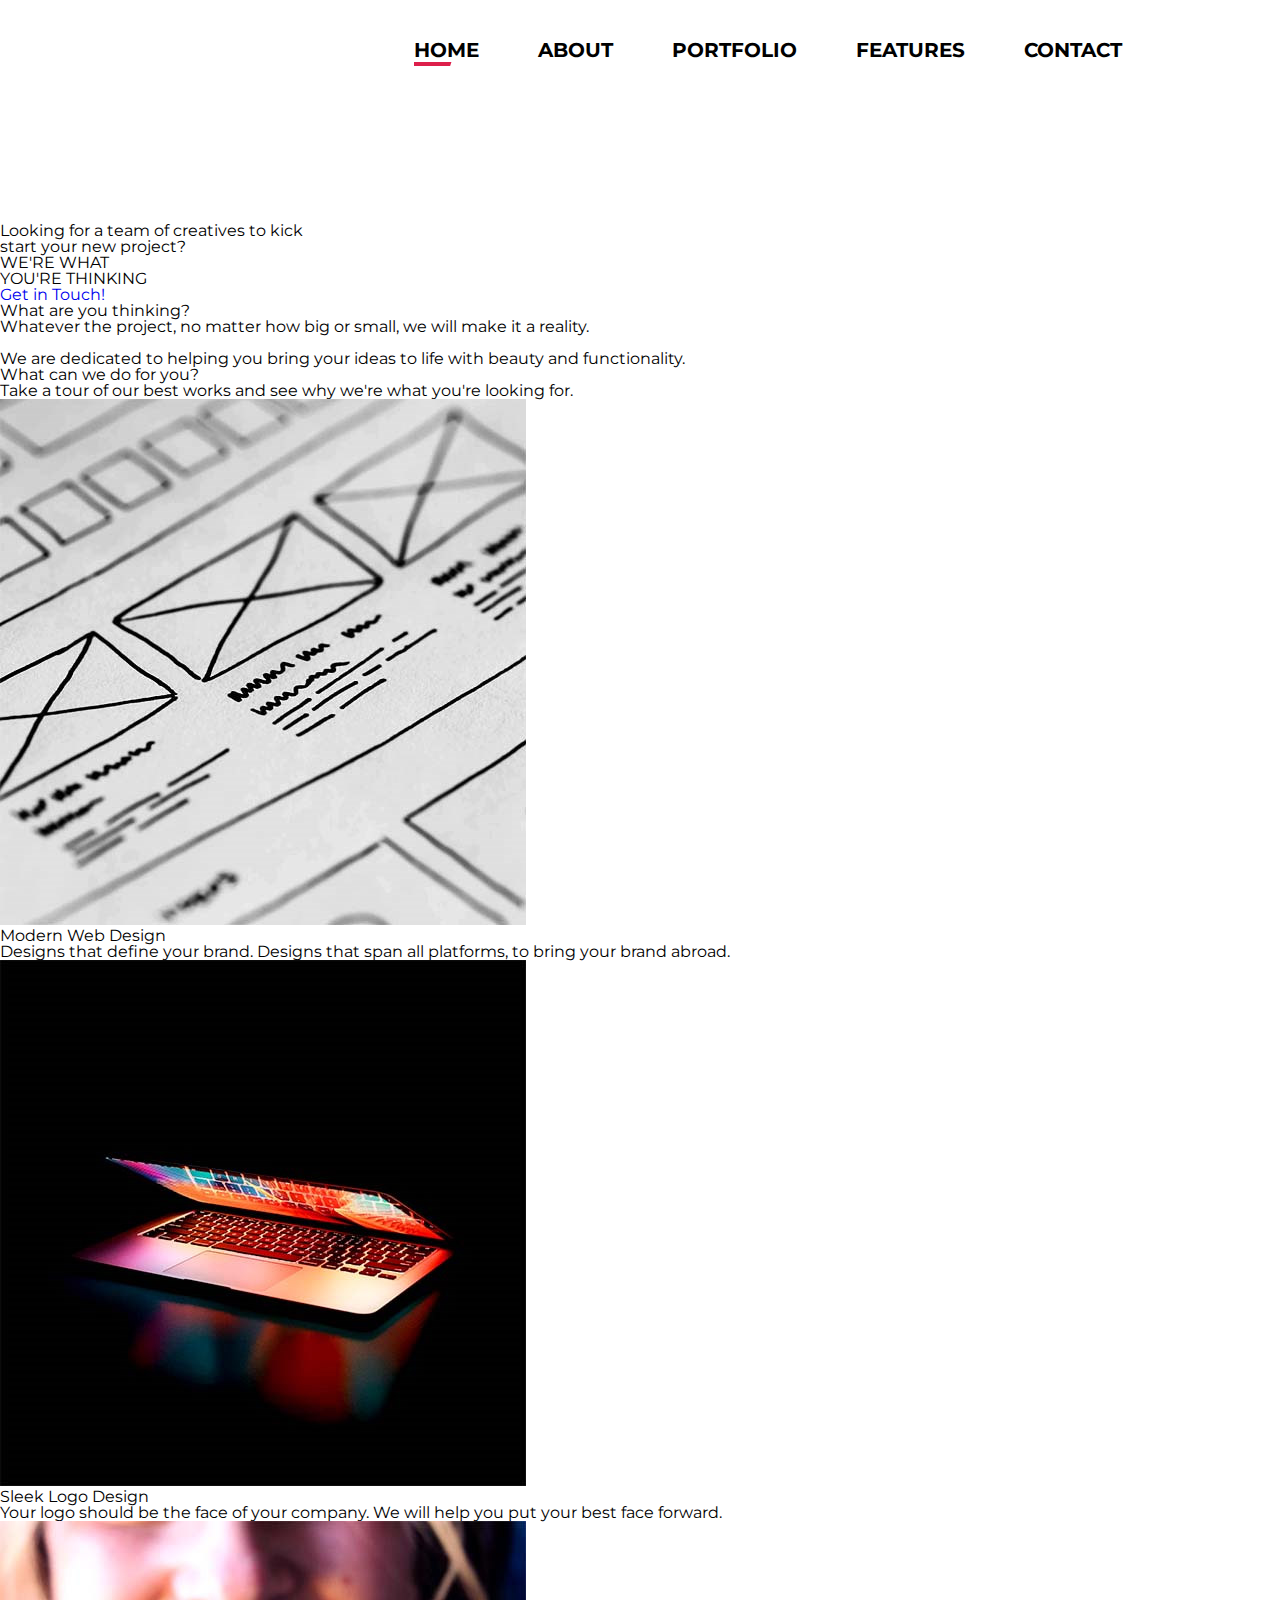
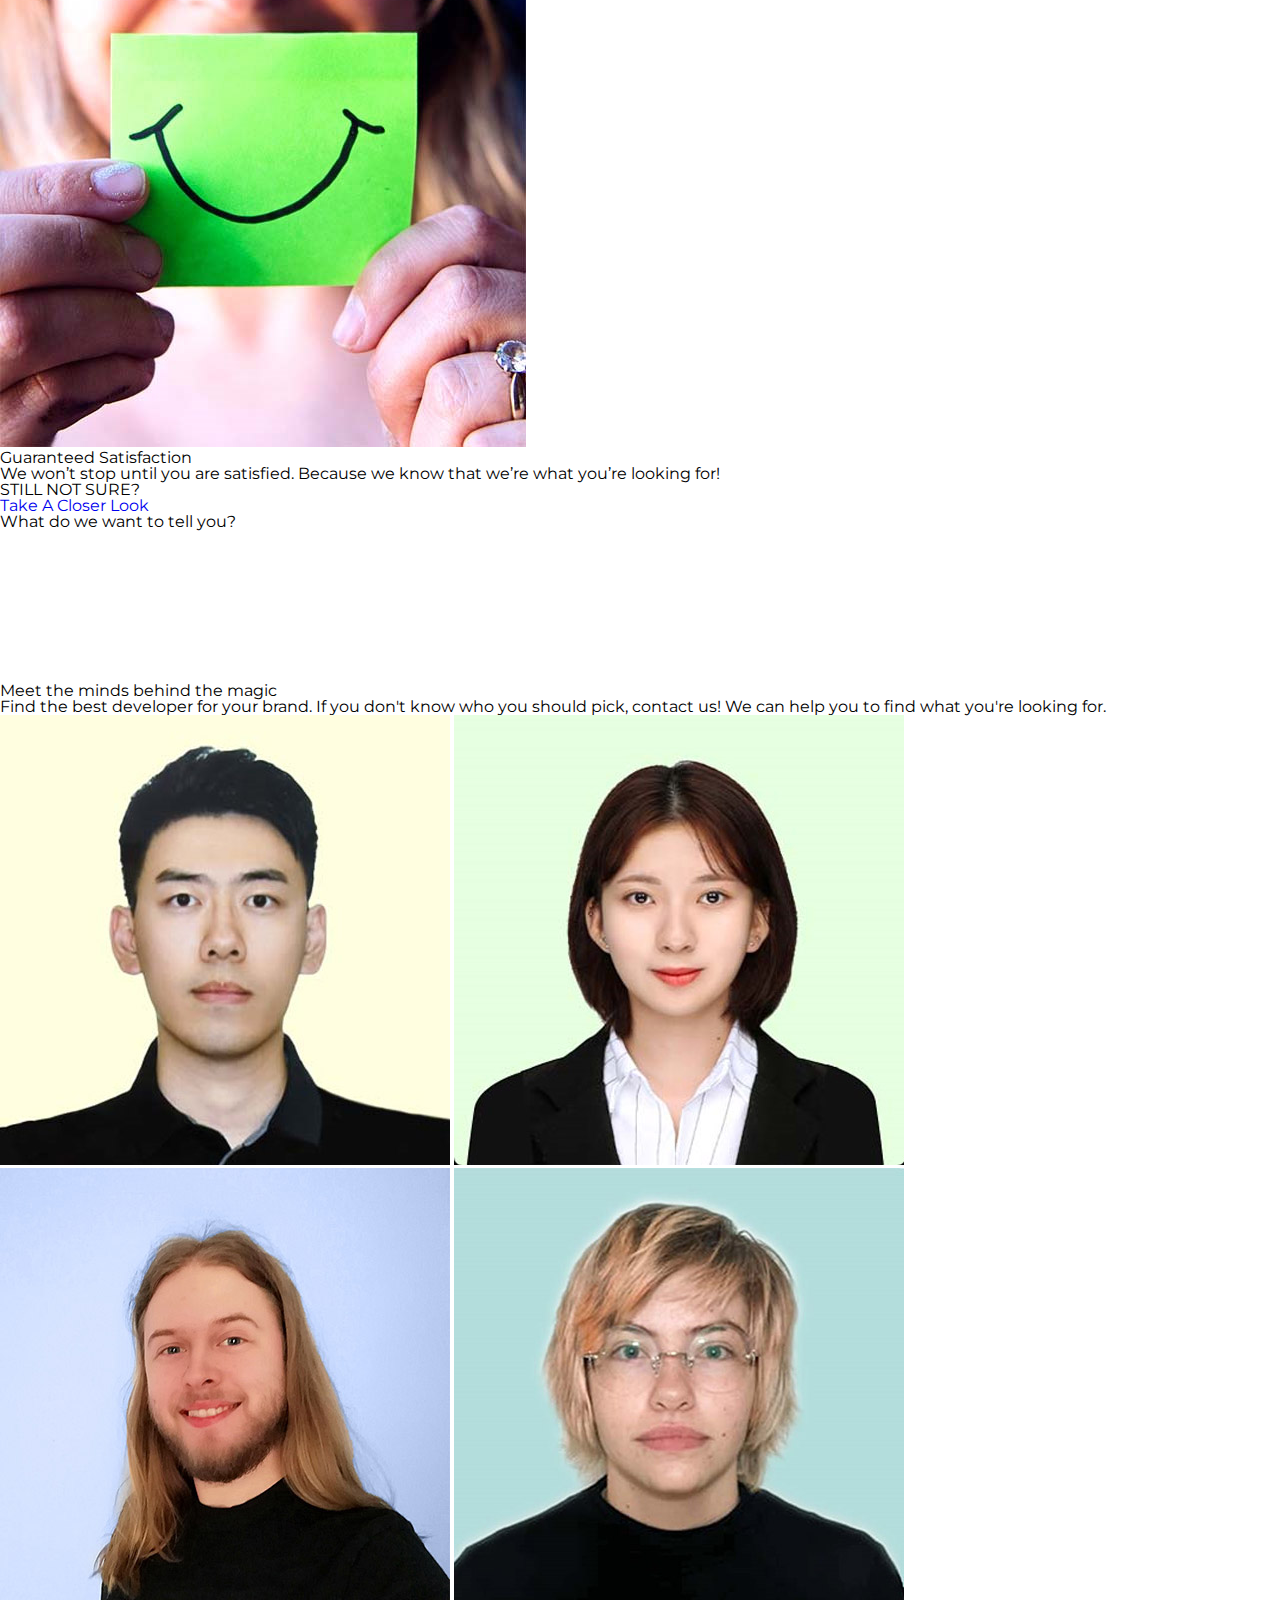
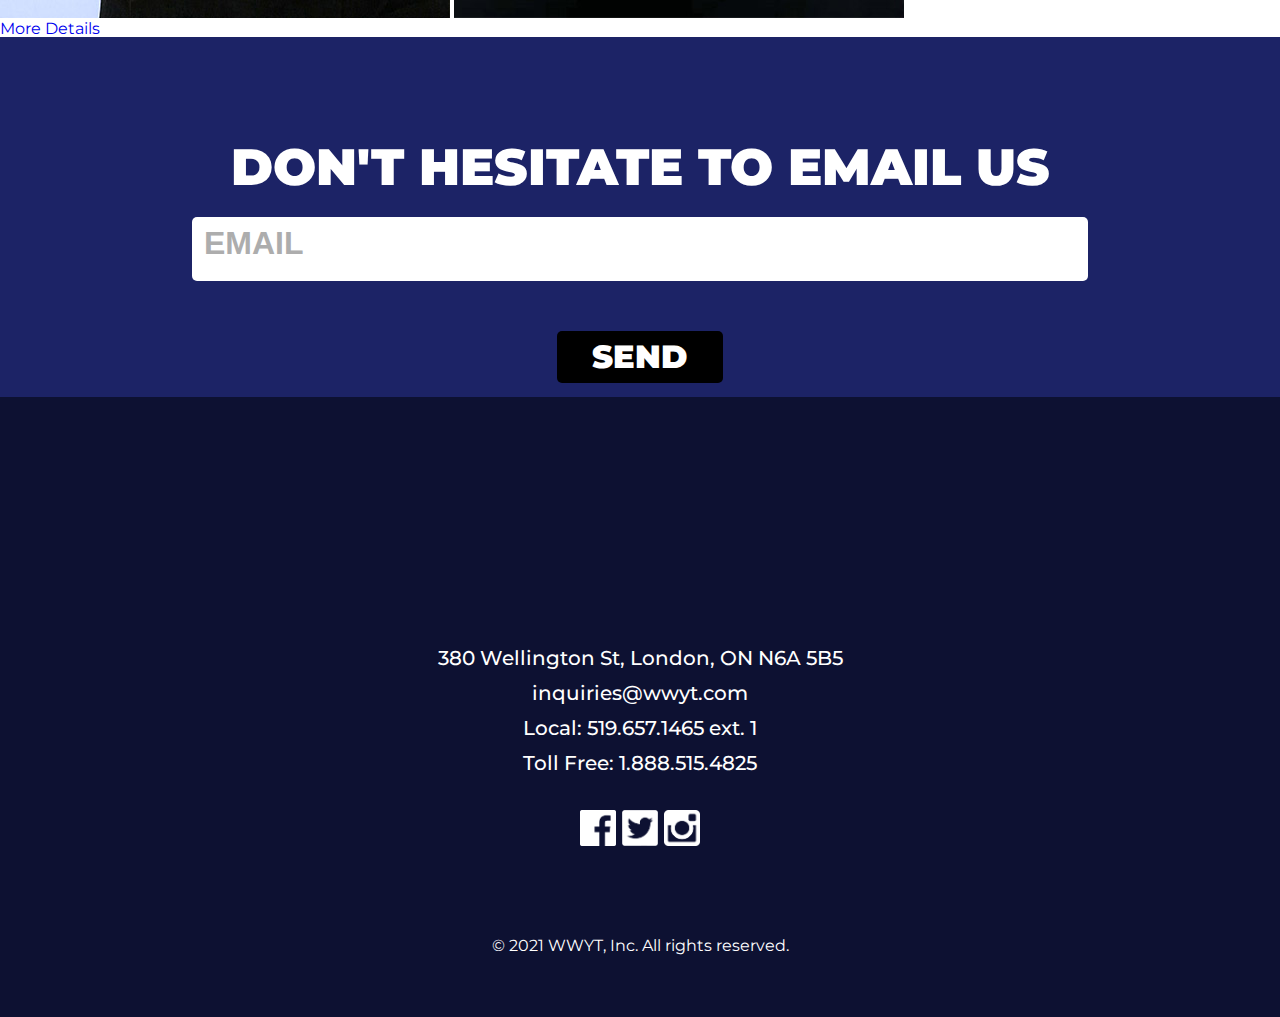
==== commit 62f9e81b: "Merge pull request #11 from Hyeon-Yeom/dev.nw.codeWorkStart" ====
--- a/index.html
+++ b/index.html
@@ -26,19 +26,7 @@
                 <h3 class="hidden">Main Navigation</h3>
                 <div class="logo">
                     <h3 class="hidden">Logo</h3>
-                    <svg xmlns="http://www.w3.org/2000/svg" xmlns:xlink="http://www.w3.org/1999/xlink" width="284" height="88" viewBox="0 0 284 88">
-                      <defs>
-                        <style>
-                          .cls-1 {
-                            fill: url(#pattern);
-                          }
-                        </style>
-                        <pattern id="pattern" preserveAspectRatio="none" width="100%" height="100%" viewBox="0 0 1221 380">
-                          <image width="1221" height="380" xlink:href="[data-uri]"/>
-                        </pattern>
-                      </defs>
-                      <rect id="WWYT3" class="cls-1" width="284" height="88"/>
-                    </svg>
+                    <img class="headerLogo" src="images/pc-logo-wwyt.svg" alt="logo">
                 </div>
                 <ul class="nav-links">
                     <li><a href="index.html" class="onPage">HOME</a></li>
--- a/css/main.css
+++ b/css/main.css
@@ -42,7 +42,6 @@
     flex-direction: column;
     background-color: white;
     margin-top: 40px;
-    margin-bottom: 30px;
 }
 
 a {
@@ -187,892 +186,287 @@
 
 /* -------------------------------- HOME PAGE ------------------------------ */
 
-.homeContainer {
-    margin: 0 auto;
-    display: grid;
-}
-.eyecatcher {
-  width: auto;
-  height: 826px;
-  padding: 100px;
-  background-image: url(../images/eyecatcher_tablet.jpg);
-  background-repeat: no-repeat;
-  background-position: center;
-  overflow: hidden;
-  display: flex;
-  flex-direction: column;
-  align-items: center;
-}
-#wwytTitle {
-  margin-bottom: 100px;
-  margin-top: 50px;
-}
-.eyecatcherDetail {
-  font-weight: bold;
-  font-size: 20px;
-  color: #fff;
-  text-align: center;
-  margin-bottom: 80px;
-}
-.tagline {
-  font-weight: bolder;
-  font-size: 40px;
-  text-align: center;
-  color: #fff;
-  margin-bottom: 50px;
-}
-.eyecatcherButton {
-  background-color: #fff;
-  width: 200px;
-  height: 60px;
-  display: flex;
-  flex-direction: row;
-  justify-content: center;
-  align-items: center;
-  border-radius: 10px;
-  color: #1C2366;
-}
-.buttontext {
-  font-weight: bold;
-  font-size: 20px;
-}
-.eyecatcherButton:hover {
-  background-color: #1C2366;
-  color: #fff;
-}
-.cloudSection {
-  background-image: url(../images/index_page/backgroundcloud.jpg);
-  background-repeat: no-repeat;
-  background-position: center;
-  overflow: hidden;
-  width: auto;
-  height: 330px;
-  display: flex;
-  flex-direction: column;
-  align-items: center;
-  justify-content: space-around;
-  padding: 100px;
-}
-.cloudTitle {
-  color: #1C2366;
-  font-weight: bolder;
-  font-size: 40px;
-  text-align: center;
-}
-.cloudSection p {
-  text-align: center;
-  font-size: 20px;
-  margin-top: 30px;
-  max-width: 330px;
-}
-.promoSection {
-  background-color: #1C2366;
-  display: flex;
-  flex-direction: column;
-  align-items: center;
-}
-.promoTitle {
-  color: #C0D8EB;
-  font-weight: bolder;
-  font-size: 40px;
-  text-align: center;
-  margin: 50px 0px 20px 0px;
-  max-width: 300px;
-}
-.promoTitle + p {
-  font-weight: bold;
-  color: #fff;
-  font-size: 20px;
-  text-align: center;
-  max-width: 400px;
-}
-.portfolioContainer {
-  display: grid;
-  grid-template-columns: 1fr;
-  grid-template-rows: 1fr 1fr 1fr;
-  grid-gap: 30px;
-  margin-top: 30px;
-}
-.portfolioImage {
-  width: 190px;
-  height: 190px;
-  border-radius: 10px 10px 0px 0px;
-}
-.portfolioInfo {
-  width: 190px;
-  height: 190px;
-  border-radius: 0px 0px 10px 10px;
-  background-color: #73B4D8;
-  padding: 20px;
-  display: flex;
-  flex-direction: column;
-  align-items: center;
-  justify-content: space-around;
-}
-.portfolioTitle {
-  color: #1C2366;
-  font-weight: bold;
-  font-size: 1em;
-  text-align: center;
-}
-.blackLine {
-  width: 40px;
-  height: 5px;
-  background-color: #1C2366;
-}
-.portfolioDetail {
-  text-align: center;
-  font-weight: normal;
-  font-size: 15px;
-  color: #000;
-}
-#closerlook {
-  width: 250px;
-}
-.videoBox {
-  display: flex;
-  flex-direction: column;
-  background-color: #1C2366;
-  align-items: center;
-}
-.indexVideo {
-  width: 400px;
-  margin: 30px 0px 50px 0px;
-}
-.aboutSection {
-  background-image: url(../images/index_page/backgroundcloud.jpg);
-  background-repeat: no-repeat;
-  background-position: center;
-
-  overflow: hidden;
-  width: auto;
-  display: flex;
-  flex-direction: column;
-  align-items: center;
-  justify-content: center;
-  padding-top: 50px;
-}
-.aboutSection>.cloudTitle {
-  max-width: 400px;
-}
-.aboutSection p {
-  text-align: center;
-  font-size: 20px;
-  margin-top: 30px;
-  max-width: 330px;
-}
-.faces {
-  display: grid;
-  grid-template-columns: 1fr 1fr;
-  grid-template-rows: 1fr 1fr;
-  grid-gap: 30px;
-}
-.faces img {
-  width: 165px;
-  border-radius: 200px;
-}
-.aboutButton {
-  background-color: #1C2366;
-  width: 200px;
-  height: 60px;
-  border-radius: 10px;
-  color: #fff;
-  margin: 30px 0px 50px 0px;
-  display: flex;
-  justify-content: center;
-  align-items: center;
-}
-.aboutButton p {
-  margin-top: 0px;
-}
-.aboutButton:hover {
-  background-color: #fff;
-  color: #1C2366;
-}
-
-/* TABLET SIZE - HOME PAGE ================================ */
-@media screen and (min-width: 800px) {
-  .eyecatcher {
-    height: 910px;
-    background-image: url(../images/eyecatcher_desktop.jpg);
-  }
-  .eyecatcherDetail {
+
+/* -------------------------------- HOME PAGE END ------------------------------ */
+
+
+/* -------------------------------- ABOUT PAGE ------------------------------ */
+
+
+/* -------------------------------- ABOUT PAGE END------------------------------ */
+
+
+/* -------------------------------- PORTFOLIO PAGE ------------------------------ */
+
+
+/* -------------------------------- PORTFOLIO PAGE END------------------------------ */
+
+
+/* -------------------------------- FEATURE PAGE ------------------------------ */
+
+.featureContent{
+    display: flex;
+    flex-direction: column;
+    align-items: center;
+    justify-content: center;
+    text-align: center; 
+    width:100%;
+}
+
+.allFeatures{
+    display: flex;
+    flex-direction: column;
+    align-items: center;
+}
+
+.featureHero{
+    background-image: url(../images/feature_page/m-banner-feature.jpg);
+    background-size: cover;
+    display: flex;
+    align-items: center;
+    justify-content: center;
+    text-align: center; 
+    width: 100%;
+    height: 500px;
+}
+.featureHeroText{
+    color:white;
+    font-weight: 900;
+    font-size: 9vw ;
+}
+
+
+.featureDesc h3{
+    margin: 50px 0 20px 0;
+    font-weight: 900;
+    font-size: 5vw;
+    color:#1C2366;
+}
+.featureDesc p{
+    font-size: 1.7vw;
+    color: black;
+}
+
+
+.featureNav{
+    height: 95px;
+    width:100%;
+    display: flex;
+    flex-direction: column;
+    align-items: center;
+    justify-content: space-between;
+    margin: 50px 0;
+    padding: 0 60px;
+
+}
+.featureNav ul{
+    width:100%;
+    display: flex;
+    flex-direction: row;
+    justify-content: space-between;
+    
+}
+.featureNav li{
+    display: flex;
+    align-items: center;
+    justify-content: center;
+    font-size: 13px;
+    font-weight: 600;
+    color:white;
+    background-color: #73B4D8;
+    border-radius: 5px;
+    width: 20vw;
+    margin:5px;
+    height: 38px;
+}
+.featureNav li:hover{
+    transition-duration: 0.2s;
+    background-color: #DD1F4B;
+    cursor: pointer;
+}
+
+
+.featurePorts{
+    display: flex;
+    flex-direction: column;
+    align-items: center;
+    justify-content: center;
+    margin-bottom: 125px ;
+    border-radius: 5px;
+    
+}
+.featurePortBody{
+    padding: 32px;
+}
+.featurePortHead{
+    font-weight: 800;
+    color:black;
+    font-size: 20px;
+    margin-bottom: 30px;
+}
+.featureName{
+    font-weight: 900;
+    color:#1C2366;
     font-size: 30px;
-  }
-  .tagline {
-    font-size: 62px;
-  }
-  .cloudSection {
-    height: 415px;
-  }
-  .cloudSection p {
-    max-width: 550px;
-  }
-  .promoTitle + p {
-    font-size: 30px;
-    max-width: 700px;
-  }
-  .promoTitle {
-    max-width: 550px;
-  }
-  .portfolioContainer {
-    grid-template-columns: 1fr 1fr 1fr;
-    grid-template-rows: 1fr;
-  }
-  .indexVideo {
-    width: 610px;
-  }
-  .faces img {
-    width: 295px;
-  }
-}
-/* DESKTOP SIZE - HOME PAGE =============================== */
-@media screen and (min-width: 1140px) {
-  .eyecatcher {
-    height: 915px;
-    padding: 50px;
-  }
-  .eyecatcherDetail {
-    font-size: 40px;
-  }
-  .tagline {
-    font-size: 95px;
-  }
-  .cloudSection {
-    height: 640px;
-  }
-  .cloudSection p {
+    margin-bottom: 20px;
+
+}
+.featureText{
+    font-size: 15px;
+    color:black;
+    padding-bottom: 40px;
+}
+.featureDescripton{ 
+    /*spelled description wrong but it's too late to fix it*/
+    font-weight: 900;
+    font-size: 20px;
+    color: #1C2366;
+    margin-bottom: 20px;
+
+}
+.featurePorts a{
+    background-color: #1C2366;
+    padding:13px 20px;
+    border-radius: 5px;
+    color:white;
+}
+.featurePorts a:hover{
+    transition-duration:0.2s;
+    background-color: #73B4D8;
+}
+.featurePortFoot{
+    display: flex;
+    flex-direction: row;
+    width: 100vw;
+    max-width: 600px;
+    height:40px;
+    padding: 0 60px;
+    align-items: center;
+    justify-content: space-between;
+}
+.featurePortFootIcons{
+    
+    display: flex;
+    width:40%;
+    justify-content: space-between;
+}
+
+
+#feature1{
+    border-radius: 5px;
+    background-image: url(../images/feature_page/m-3d-modeling-feature.jpg);
+    height:348px;
+    width:348px;
+}
+#feature2{
+    border-radius: 5px;
+    background-image: url(../images/feature_page/m-character-modeling-feature.jpg);
+    height:348px;
+    width:348px;
+}#feature3{
+    border-radius: 5px;
+    background-image: url(../images/feature_page/m-ballaBeer.jpg);
+    height:348px;
+    width:348px;
+}#feature4{
+    border-radius: 5px;
+    background-image: url(../images/feature_page/m-graphic-design.jpg);
+    height:348px;
+    width:348px;
+}
+/* ----------FEATURES PAGE TABLET SIZE------------ */
+@media screen and (min-width:700px ) {
+    
+}
+/* ---------------------TABLET SIZE END---------------------- */
+/* ----------------------FEATURES PAGE PC SIZE---------------------- */
+@media screen and (min-width:1000px) {
+
+    .featureNav{
+        flex-direction: row;
+    }
+    .featureNav li{
+        width: 12vw;
+    }
+
+    .featurePorts{
+        width:90vw; 
+        flex-direction: row;
+    }
+
+    .reverse{
+        flex-direction: row-reverse;
+    }
+
+    .featurePortFoot{
+        align-items: center;
+        justify-content: center; 
+        flex-direction: column; 
+        height:auto;
+        width:auto;
+        
+    }
+
+    .featurePortsHelp{
+        flex-direction: column;
+        width:500px;
+    }
+
+    .featurePortFootIcons{
+        flex-direction: row;
+        width:200px;
+        margin-top:20px;
+        justify-content: space-between;
+    }
+
+    #feature1{
+        background-image: url(../images/feature_page/pc-3d-modeling-feature.jpg);
+        height:588px;
+        background-size: COVER;        
+        background-position: center;
+        width: 808px;
+    }#feature2{
+        background-image: url(../images/feature_page/pc-character-modeling-feature.jpg);
+        height:588px;
+        background-size: COVER;
+        background-position: center;
+        width: 808px;
+    }#feature3{
+        background-image: url(../images/feature_page/pc-ballaBeer-feature.jpg);
+        height:588px;
+        background-size: COVER;
+        background-position: center;
+        width: 808px;
+    }#feature4{
+        background-image: url(../images/feature_page/pc-graphic-design.jpg);
+        height:588px;
+        background-size: COVER;
+        background-position: center;
+        width: 808px;
+    }
+    
+    
+
+    
+}
+/* ------------------------------PC SIZE END------------------------------ */
+/* -------------------------------- FEATURE PAGE END ------------------------------ */
+
+
+/* -------------------------------- CONTACT PAGE ------------------------------ */
+
+
+/* -------------------------------- CONTACT PAGE END------------------------------ */
+
+
+/* ------------for footer ------------*/
+
+footer {
+    display: flex;
+    flex-direction: column;
     text-align: center;
-    font-size: 30px;
-    max-width: 775px;
-  }
-  .promoTitle {
-    margin-top: 100px;
-    font-size: 50px;
-    max-width: 800px;
-  }
-  .portfolioImage {
-    width: 300px;
-    height: 300px;
-  }
-  .portfolioInfo {
-    width: 300px;
-  }
-  .indexVideo {
-    width: 1050px;
-  }
-  .aboutSection>.cloudTitle {
-    max-width: 800px;
-  }
-  .faces {
-    grid-template-columns: 1fr 1fr 1fr 1fr;
-    grid-auto-rows: 1fr;
-    height: 250px;
-  }
-  .faces img {
-    width: 250px;
-  }
-}
-
-/* -------------------------------- HOME PAGE END ------------------------------ */
-
-
-/* -------------------------------- ABOUT PAGE ------------------------------ */
-
-
-/* --------------------about page content start-------------------------- */
-
-
-/* ------------about page banner------------ */
-
-.aboutBanner {
-    background: url(../images/about_page/pc-banner-about.png);
-    background-repeat: no-repeat;
-    background-size: cover;
-    background-position: center;
-    margin-top: 50px;
-    height: 915px;
-}
-
-.aboutBanner p {
-    font-size: 95px;
-    text-align: center;
-    font-weight: bold;
-    color: white;
-    padding-top: 400px;
-}
-
-
-/* ------------about page banner end------------ */
-
-
-/* --------------- wwyt Intro ------------------ */
-
-.wwytIntro {
-    width: 100%;
-    height: 1080px;
-    display: flex;
-    flex-direction: row;
-    background-color: #1C2366;
-}
-
-.leftIntro {
-    width: 50%;
-    height: 1080px;
-    background: url(../images/about_page/pc-about-computer-intro.jpg);
-    background-repeat: no-repeat;
-    background-size: cover;
-    background-position: center;
-}
-
-.rightIntro {
-    width: 50%;
-    height: 1080px;
-    display: flex;
-    flex-direction: column;
-    color: white;
-    display: flex;
-    justify-content: center;
-    align-items: center;
-}
-
-.rightIntroBox {
-    width: 70%;
-    height: 792px;
-    margin: 0 auto;
-}
-
-.rightIntro h3 {
-    font-size: 55px;
-    font-weight: bold;
-    text-align: right;
-}
-
-.rightIntro h4 {
-    font-size: 43px;
-    font-weight: bold;
-    text-align: right;
-    margin-top: 35px;
-}
-
-.rightIntro p {
-    font-size: 25px;
-    text-align: justify;
-}
-
-.rightIntro p:nth-child(3) {
-    margin-top: 125px;
-    text-indent: 30px;
-    line-height: 32px;
-}
-
-.rightIntro p:nth-child(4) {
-    margin-top: 50px;
-    text-indent: 30px;
-    line-height: 32px;
-}
-
-.rightIntro p:nth-child(5) {
-    margin-top: 50px;
-}
-
-
-/*-------------- wwyt Intro end ----------------- */
-
-
-/* --------------------------- Bio start -------------------------- */
-
-.teamBio {
-    /* height: 2031px; */
-    display: flex;
-    flex-direction: column;
-}
-
-.bioSlogan {
-    width: 100%;
-    height: 533px;
-    display: flex;
-    flex-direction: column;
-    text-align: center;
-}
-
-.bioSlogan h3 {
-    font-size: 65px;
-    font-weight: bold;
-    color: #1C2366;
-    margin-top: 200px;
-}
-
-.bioSlogan h4 {
-    font-size: 30px;
-    color: black;
-}
-
-.bioSlogan h4:nth-child(2) {
-    margin-top: 30px;
-}
-
-.bioSlogan h4:nth-child(3) {
-    margin-top: 10px;
-}
-
-.teamPortraitButton {
-    width: 100%;
-}
-
-.teamPortraitButton ul li {
-    float: left;
-}
-
-.wang,
-.yeom,
-.willems,
-.trachsell {
-    width: 50%;
-    height: 50%;
-    /* background: url(../images/about_page/pc-wwyt-wang-about.jpg);
-    background-repeat: no-repeat;
-    background-size: cover;
-    background-position: center; */
-    position: relative;
-}
-
-.hoverText {
-    position: absolute;
-    top: 0;
-    bottom: 0;
-    left: 0;
-    right: 0;
-    height: 100%;
-    width: 100%;
-    opacity: 0;
-    transition: ease-in-out 0.6s;
-    background-color: rgba(255, 255, 255, .15);
-    backdrop-filter: blur(8px);
-}
-
-.overlay {
-    position: absolute;
-    font-size: 50px;
-    text-align: center;
-    top: 50%;
-    left: 50%;
-    transform: translate(-50%, -50%);
-    color: #1C2366;
-    -webkit-text-stroke: 2px #fff;
-    text-shadow: 0px 0px 6px rgba(255, 255, 255, 0.7);
-    font-weight: bold;
-}
-
-.photo:hover .hoverText {
-    opacity: 90%;
-    transform: scale(1.01);
-    filter: brightness(110%);
-    cursor: pointer;
-}
-
-
-/* ------------------------------------------- */
-
-
-/*
-.yeom {
-    width: 960px;
-    height: 750px;
-    position: relative;
-    background: url(../images/about_page/pc-wwyt-yeom-about.jpg);
-    background-repeat: no-repeat;
-    background-size: cover;
-    background-position: center;
-}
-
-.willems {
-    width: 960px;
-    height: 750px;
-    position: relative;
-    background: url(../images/about_page/pc-wwyt-willems-about.jpg);
-    background-repeat: no-repeat;
-    background-size: cover;
-    background-position: center;
-}
-
-.trachsell {
-    width: 960px;
-    height: 750px;
-    position: relative;
-    background: url(../images/about_page/pc-wwyt-trachsell-about.jpg);
-    background-repeat: no-repeat;
-    background-size: cover;
-    background-position: center;
-} */
-
-
-/* ------------------ portrait dynamic part ------------------- */
-
-
-/* --------------- light box style------------- */
-
-.teamBio {
-    position: relative;
-}
-
-.lightBox {
-    width: 1920px;
-    height: 1080px;
-    background: url(../images/about_page/pc_lightBox_background.png);
-    background-repeat: no-repeat;
-    background-size: cover;
-    background-position: center;
-    display: flex;
-    flex-direction: row;
-    position: absolute;
-    left: 0;
-    top: 35%;
-    display: none;
-}
-
-.show-lightbox {
-    display: block;
-}
-
-.lightBoxButton {
-    display: flex;
-    flex-direction: column;
-    float: right;
-    position: absolute;
-    left: 90%;
-    top: 0;
-}
-
-.lightBox .close {
-    margin-top: 85px;
-    font-size: 30px;
-    color: white;
-    text-decoration: none;
-    text-align: center;
-    line-height: 45px;
-    width: 45px;
-    height: 45px;
-    background-color: #1C2366;
-}
-
-.close:hover {
-    color: #DD1F4B;
-    transition: .5s;
-}
-
-.lightBox .next {
-    margin-top: 392px;
-    font-size: 30px;
-    color: white;
-    text-decoration: none;
-    text-align: center;
-    line-height: 45px;
-    width: 45px;
-    height: 45px;
-    background-color: #1C2366;
-}
-
-
-/* ------------------------------------- */
-
-.lightBoxBio {
-    display: flex;
-    flex-direction: row;
-    width: 1507px;
-    height: 700px;
-    margin-top: 135px;
-    margin-left: 200px;
-}
-
-.leftBox {
-    width: 36%;
-    height: 700px;
-    text-align: center;
-}
-
-#portraitContainer {
-    width: 530px;
-    height: 530px;
-    -moz-border-radius: 265px;
-    -webkit-border-radius: 265px;
-    border-radius: 265px;
-    background-image: url(../images/about_page/001.jpg);
-    background-repeat: no-repeat;
-    background-size: cover;
-    background-position: center;
-}
-
-.bio-name {
-    font-size: 30px;
-    color: black;
-    font-weight: bold;
-    margin-top: 60px;
-}
-
-.bio-email {
-    font-size: 20px;
-    margin-top: 20px;
-}
-
-.bio-phone {
-    font-size: 20px;
-    margin-top: 10px;
-}
-
-
-/* ------------------------------------ */
-
-.rightBox {
-    width: 950px;
-    height: 700px;
-    position: relative;
-}
-
-.bio-Info {
-    font-size: 20px;
-    line-height: 40px;
-    text-indent: 50px;
-}
-
-.contactButton {
-    display: block;
-    width: 210px;
-    height: 75px;
-    background-color: #1C2366;
-    border-radius: 7px;
-    color: white;
-    font-size: 23px;
-    font-weight: bold;
-    text-align: center;
-    line-height: 75px;
-    position: absolute;
-    left: 0;
-    right: 0;
-    bottom: 10px;
-    margin: auto;
-}
-
-.contactButton:hover {
-    filter: brightness(120%);
-    transition: ease-in-out 1s;
-    color: #DD1F4B;
-}
-
-
-/* --------------------------- Bio end  --------------------------- */
-
-
-/* ------------------- About page media query kick in -------------------*/
-
-
-/* for banner img */
-
-@media screen and (max-width:428px) {
-    .aboutBanner {
-        background: url(../images/about_page/m-banner-about.jpg);
-        background-repeat: no-repeat;
-        background-size: cover;
-        background-position: center;
-        height: 826px;
-    }
-}
-
-@media screen and (max-width:768px) {
-    .aboutBanner {
-        background: url(../images/about_page/t-banner-about.jpg);
-        background-repeat: no-repeat;
-        background-size: cover;
-        background-position: center;
-        height: 1240px;
-    }
-}
-
-
-/* for banner h3 */
-
-@media screen and (max-width:768px) {
-    .aboutBanner p {
-        font-size: 80px;
-    }
-}
-
-@media screen and (max-width:428px) {
-    .aboutBanner p {
-        font-size: 45px;
-    }
-}
-
-
-/* for wwytIntro */
-
-@media screen and (max-width:1436px) {
-    .rightIntro h3 {
-        font-size: 50px;
-        font-weight: bold;
-        text-align: right;
-    }
-    .rightIntro h4 {
-        font-size: 40px;
-        font-weight: bold;
-        text-align: right;
-        margin-top: 30px;
-    }
-    .rightIntro p:nth-child(3) {
-        margin-top: 100px;
-        text-indent: 30px;
-        line-height: 28px;
-    }
-    .rightIntro p {
-        font-size: 23px;
-        text-align: justify;
-    }
-    .rightIntro p:nth-child(4) {
-        margin-top: 45px;
-        text-indent: 30px;
-        line-height: 28px;
-    }
-    .rightIntro p:nth-child(5) {
-        margin-top: 50px;
-    }
-}
-
-@media screen and (max-width:1300px) {
-    .rightIntro h3 {
-        font-size: 40px;
-        font-weight: bold;
-        text-align: right;
-    }
-    .rightIntro h4 {
-        font-size: 30px;
-        font-weight: bold;
-        text-align: right;
-        margin-top: 20px;
-    }
-    .rightIntro p:nth-child(3) {
-        margin-top: 80px;
-        text-indent: 30px;
-        line-height: 27px;
-    }
-    .rightIntro p {
-        font-size: 23px;
-        text-align: justify;
-    }
-}
-
-@media screen and (max-width:980px) {
-    .rightIntro h3 {
-        font-size: 38px;
-        font-weight: bold;
-        text-align: right;
-    }
-    .rightIntro h4 {
-        font-size: 25px;
-        font-weight: bold;
-        text-align: right;
-        margin-top: 20px;
-    }
-    .rightIntro p:nth-child(3) {
-        margin-top: 50px;
-        text-indent: 30px;
-        line-height: 25px;
-    }
-    .rightIntro p {
-        font-size: 22px;
-        text-align: justify;
-    }
-    .rightIntro p:nth-child(4) {
-        margin-top: 40px;
-        text-indent: 30px;
-        line-height: 25px;
-    }
-    .rightIntro p:nth-child(5) {
-        margin-top: 50px;
-    }
-}
-
-@media screen and (max-width:800px) {
-    .leftIntro {
-        display: none;
-    }
-    .rightIntro {
-        width: 100%;
-        height: 906px;
-    }
-    .rightIntroBox {
-        width: 80%;
-        margin: 0 auto;
-    }
-    .rightIntroBox h3 {
-        text-align: center;
-        font-size: 60px;
-        margin-top: 132px;
-        margin-bottom: 20px;
-    }
-    .rightIntroBox h4 {
-        text-align: center;
-        font-size: 35px;
-        margin-bottom: 60px;
-    }
-    .rightIntroBox p {
-        font-size: 23px;
-    }
-    .rightIntroBox p:nth-child(3) {
-        line-height: 30px;
-    }
-    .rightIntroBox p:nth-child(4) {
-        line-height: 28px;
-        margin-top: 50px;
-    }
-}
-
-
-/* for team bio slogan */
-
-@media screen and (max-width:800px) {
-    .bioSlogan {
-        height: 350px;
-    }
-    .bioSlogan h3 {
-        font-size: 40px;
-        margin-top: 125px;
-    }
-    .bioSlogan h4 {
-        font-size: 18px;
-    }
-    .teamBio {
-        margin-bottom: 100px;
-    }
-}
-
-
-/* -------------------------------- ABOUT PAGE END------------------------------ */
-
-
-/* -------------------------------- PORTFOLIO PAGE ------------------------------ */
-
-
-/* -------------------------------- PORTFOLIO PAGE END------------------------------ */
-
-
-/* -------------------------------- FEATURE PAGE ------------------------------ */
-
-
-/* -------------------------------- PORTFOLIO PAGE END ------------------------------ */
-
-
-/* -------------------------------- CONTACT PAGE ------------------------------ */
-
-
-/* -------------------------------- CONTACT PAGE END------------------------------ */
-
-
-/* ------------for footer ------------*/
-
-footer {
-    display: flex;
-    flex-direction: column;
-    text-align: center;
+    height: 980px;
+    
 }
 
 .footerEmail {
@@ -1082,58 +476,62 @@
 
 .footerEmail p {
     color: white;
-    font-size: 50px;
-    font-weight: bold;
+    font-size: 4vw;
+    font-weight: 900;
     margin-top: 104px;
 }
 
 .footerSend {
-    margin-top: 47px;
+    display: flex;
+    flex-direction: column;
+    align-items: center;
+    margin-top:25px;
+    
 }
 
 .inputhomeArea {
-    width: 40%;
-    height: 75px;
+    width: 70vw;
+    height: 5vw;
     border: none;
     border-radius: 5px;
-    font-size: 30px;
 }
 
 body input::placeholder {
     font-weight: bold;
     color: #ADADAD;
-    padding-left: 40px;
+    font-size: 2.5vw;
+    padding-left:10px;
 }
 
 .footerSend a {
-    display: inline-block;
-    width: 210px;
-    padding: 30px 70px 26px 70px;
+    display: flex;
+    align-items: center;
+    justify-content: center;
+    flex-direction: column;
+    width: 13vw;
+    height:auto;
+    padding:10px;
     background-color: black;
-    border: none;
     border-radius: 5px;
     color: white;
-    font-size: 23px;
-    font-weight: bold;
-    text-align: center;
-    margin-left: 30px;
+    font-size: 2.5vw;
+    font-weight: 900;
+    margin-top:50px;
+
+}
+.footerSend a:hover{
+    transition-duration:0.4s;
+    color: #73B4D8;
 }
 
 .footerInfo {
     background-color: #0D1132;
     height: 620px;
-    display: flex;
-    flex-direction: column;
-    justify-content: center;
-    align-items: center;
 }
 
 .footerLogo {
-    width: 383px;
-    height: 119px;
     margin-top: 130px;
     margin-bottom: 30px;
-    text-align: center;
 }
 
 .footerContact ul li {
@@ -1145,14 +543,14 @@
 
 .SocialMedia {
     text-align: center;
-    margin-top: 35px;
+    margin-top:35px;
 }
 
 .SocialMedia ul {
     display: flex;
     flex-direction: row;
     flex-wrap: wrap;
-    width: 300px;
+    width: 10%;
     justify-content: space-evenly;
     margin: 0 auto;
     padding: 0;
@@ -1160,130 +558,12 @@
 
 .SocialMedia ul li {
     list-style-type: none;
-    width: 67px;
-    height: 67px;
+    width: 40px;
+    height: 40px;
+    padding: 2px;
 }
 
 .copyRight {
     color: white;
     margin-top: 90px;
 }
-    margin-top: 50px;
-}
-
-
-/* ----------for footer t/m version-------- */
-
-
-/* for footer email*/
-
-@media screen and (max-width:768px) {
-    .footerEmail {
-        height: 247px;
-    }
-    .footerEmail p {
-        font-size: 30px;
-        margin-top: 80px;
-    }
-    .footerSend {
-        margin-top: 35px;
-    }
-    .inputhomeArea {
-        height: 40px;
-        font-size: 20px;
-    }
-    .footerSend a {
-        display: inline-block;
-        width: 110px;
-        padding: 15px;
-        border-radius: 5px;
-        font-size: 15px;
-        margin-left: 16px;
-        text-align: center;
-    }
-}
-
-@media screen and (max-width:428px) {
-    .footerEmail {
-        height: 221px;
-    }
-    .footerEmail p {
-        font-size: 20px;
-        margin-top: 40px;
-    }
-    .footerSend {
-        margin-top: 35px;
-    }
-    .inputhomeArea {
-        width: 80%;
-        height: 38px;
-        font-size: 20px;
-    }
-    .footerSend a {
-        display: inline-block;
-        width: 102px;
-        padding: 13px;
-        border-radius: 5px;
-        font-size: 13px;
-        margin-left: 16px;
-        text-align: center;
-        margin-top: 15px;
-    }
-}
-
-
-/* for footer Info */
-
-@media screen and (max-width:768px) {
-    .footerInfo {
-        height: 413px;
-    }
-    .footerLogo {
-        margin-top: 55px;
-        width: 265px;
-        height: 83px;
-    }
-    .footerContact ul li {
-        color: white;
-        font-size: 15px;
-        font-weight: 500;
-        margin-bottom: 10px;
-    }
-    .SocialMedia ul li {
-        width: 40px;
-        height: 40px;
-        margin-top: 0;
-    }
-    .copyRight {
-        margin-top: 20px;
-    }
-}
-
-@media screen and (max-width:426px) {
-    .footerInfo {
-        height: 390px;
-    }
-    .footerLogo {
-        margin-top: 55px;
-        width: 265px;
-        height: 83px;
-    }
-    .footerContact ul li {
-        color: white;
-        font-size: 13px;
-        font-weight: 500;
-        margin-bottom: 5px;
-    }
-    .SocialMedia ul {
-        width: 200px;
-    }
-    .SocialMedia ul li {
-        width: 30px;
-        height: 30px;
-        margin-top: 0;
-    }
-    .copyRight {
-        margin-top: 20px;
-    }
-}
-
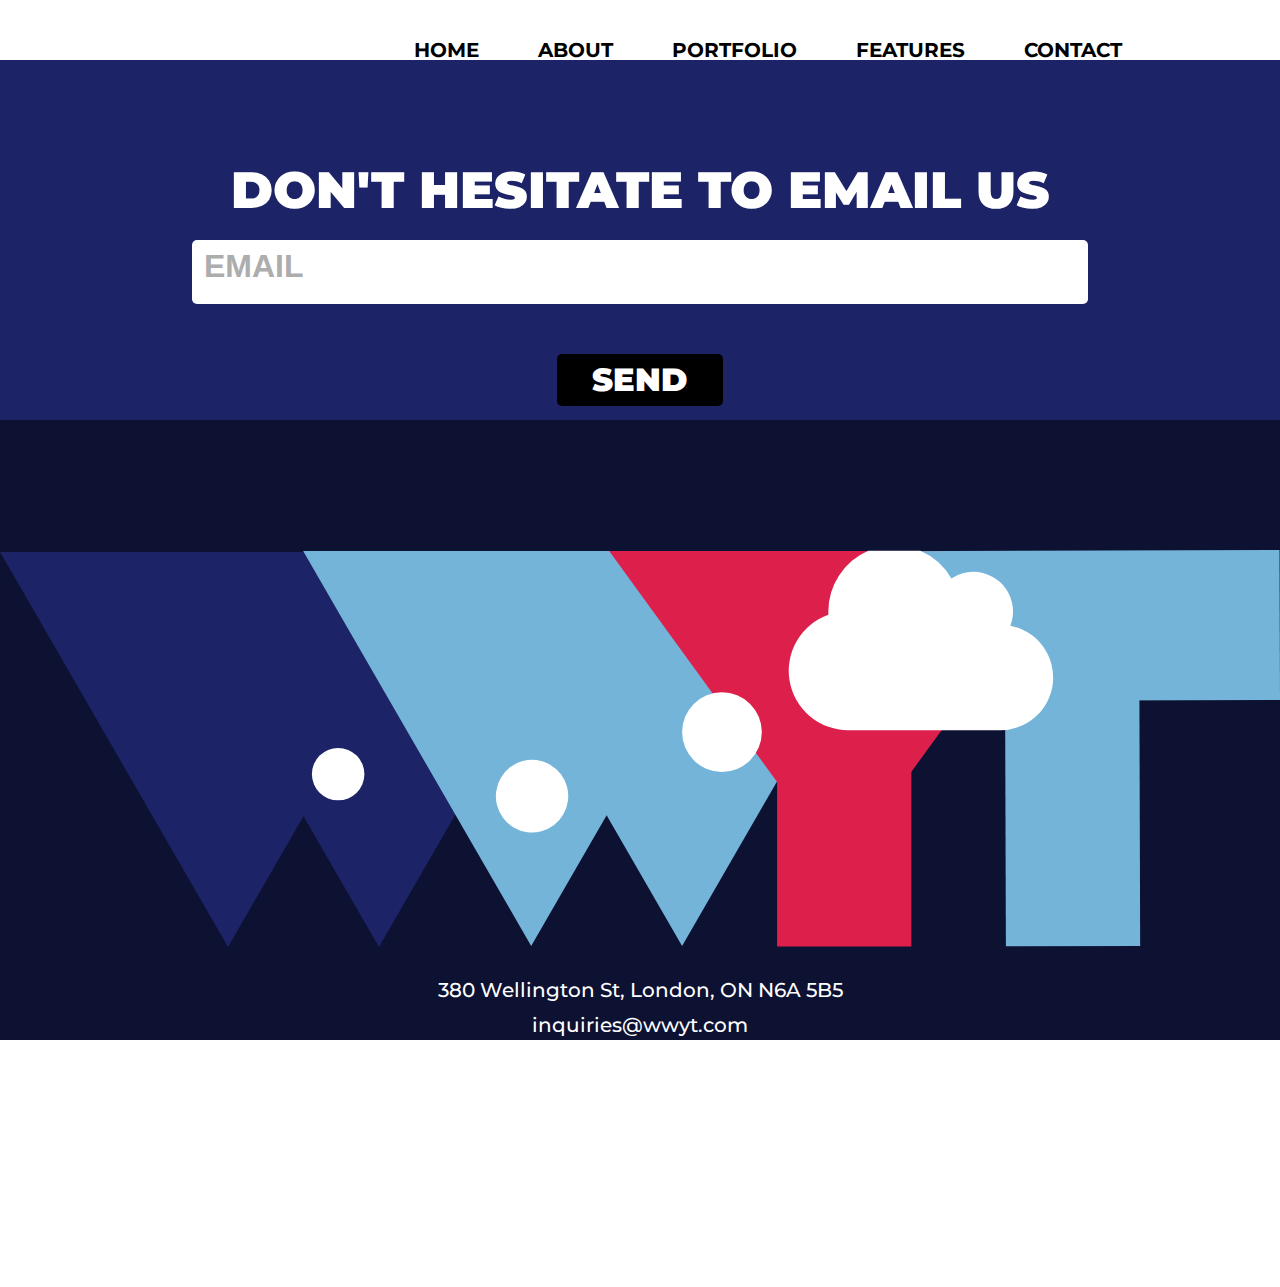
==== commit 4fd7e9bc: "fixMergeConflict" ====
--- a/index.html
+++ b/index.html
@@ -47,95 +47,7 @@
 
 
         <!-- Home page Content start -->
-        <main class="homeContainer">
-          <h2 class="hidden">Home Page</h2>
-          <div class="eyecatcher">
-            <img id="wwytTitle" src="images/index_page/wwyt_title.png" alt="WWYT">
-            <p class="eyecatcherDetail">
-              Looking for a team of creatives to kick<br>start your new project?
-            </p>
-            <h3 class="tagline">WE'RE WHAT<br>YOU'RE THINKING</h3>
-
-            <a href="contact.html">
-              <div class="eyecatcherButton">
-                <p class="buttontext">Get in Touch!</p>
-              </div>
-            </a>
-          </div>
-
-          <div class="cloudSection">
-            <h3 class="cloudTitle">What are you thinking?</h3>
-            <p>Whatever the project, no matter how big or small, we will make it a reality.
-              <br><br>
-              We are dedicated to helping you bring your ideas to life with beauty and functionality. </p>
-          </div>
-
-          <section class="promoSection">
-            <h3 class="promoTitle">What can we do for you?</h3>
-            <p>Take a tour of our best works and see why we're what you're looking for.</p>
-
-            <div class="portfolioContainer">
-
-              <div class="portfolio1">
-                <img class="portfolioImage" src="images/index_page/webdesign526.jpg" alt="A sketched web wireframe">
-                <div class="portfolioInfo">
-                  <h4 class="portfolioTitle">Modern Web Design</h4>
-                  <div class="blackLine"></div>
-                  <p class="portfolioDetail">Designs that define your brand. Designs that span all platforms, to bring your brand abroad.</p>
-                </div>
-              </div>
-
-              <div class="portfolio2">
-                <img class="portfolioImage" src="images/index_page/logodesign526.jpg" alt="A colourful glowing laptop">
-                <div class="portfolioInfo">
-                  <h4 class="portfolioTitle">Sleek Logo Design</h4>
-                  <div class="blackLine"></div>
-                  <p class="portfolioDetail">Your logo should be the face of your company. We will help you put your best face forward.</p>
-                </div>
-              </div>
-
-              <div class="portfolio3">
-                <img class="portfolioImage" src="images/index_page/satisfaction526.jpg" alt="A woman holding a green post-it note with a smiley face">
-                <div class="portfolioInfo">
-                  <h4 class="portfolioTitle">Guaranteed Satisfaction</h4>
-                  <div class="blackLine"></div>
-                  <p class="portfolioDetail">We won’t stop until you are satisfied. Because we know that we’re what you’re looking for!</p>
-                </div>
-              </div>
-
-            </div>
-            <h3 class="promoTitle">STILL NOT SURE?</h3>
-            <a href="portfolio.html">
-              <div class="eyecatcherButton" id="closerlook">
-                <p class="buttontext">Take A Closer Look</p>
-              </div></a>
-          </section>
-
-          <section class="videoBox">
-            <h2 class="hidden">Video</h2>
-            <h3 class="promoTitle">What do we want to tell you?</h3>
-            <video class="indexVideo" src="video/WWYT_Promotionnal_VIDEO.mp4"></video>
-          </section>
-
-          <section class="aboutSection">
-            <h2 class="hidden">About the Team</h2>
-            <h3 class="cloudTitle">Meet the minds behind the magic</h3>
-            <p>Find the best developer for your brand. If you don't know who you should pick, contact us! We can help you to find what you're looking for.</p>
-
-            <div class="faces">
-              <img src="images/index_page/naigong_portrait_450.jpg" alt="">
-              <img src="images/index_page/hyeon_portrait_450.jpg" alt="">
-              <img src="images/index_page/edward_portrait_450.jpg" alt="">
-              <img src="images/index_page/breanna_portrait_450.jpg" alt="">
-            </div>
-
-            <a href="about.html">
-              <div class="aboutButton">
-                <p class="buttontext">More Details</p>
-              </div>
-            </a>
-          </section>
-
+        <main class="homeContent">
         </main>
         <!-- Home page Content end -->
 
@@ -162,19 +74,7 @@
             <div class="footerInfo">
 
                 <div class="footerLogo">
-                    <svg xmlns="http://www.w3.org/2000/svg" xmlns:xlink="http://www.w3.org/1999/xlink" width="284" height="88" viewBox="0 0 284 88">
-                <defs>
-                  <style>
-                    .cls-1 {
-                      fill: url(#pattern);
-                    }
-                  </style>
-                  <pattern preserveAspectRatio="none" width="100%" height="100%" viewBox="0 0 1221 380">
-                    <image width="1221" height="380" xlink:href="[data-uri]"/>
-                  </pattern>
-                </defs>
-                <rect class="cls-1" width="284" height="88"/>
-              </svg>
+                    <img src="images/pc-logo-wwyt.svg" alt="logo">
                 </div>
 
                 <div class="footerContact">
@@ -218,4 +118,4 @@
     <script src="js/main.js"></script>
 </body>
 
-</html>
+</html>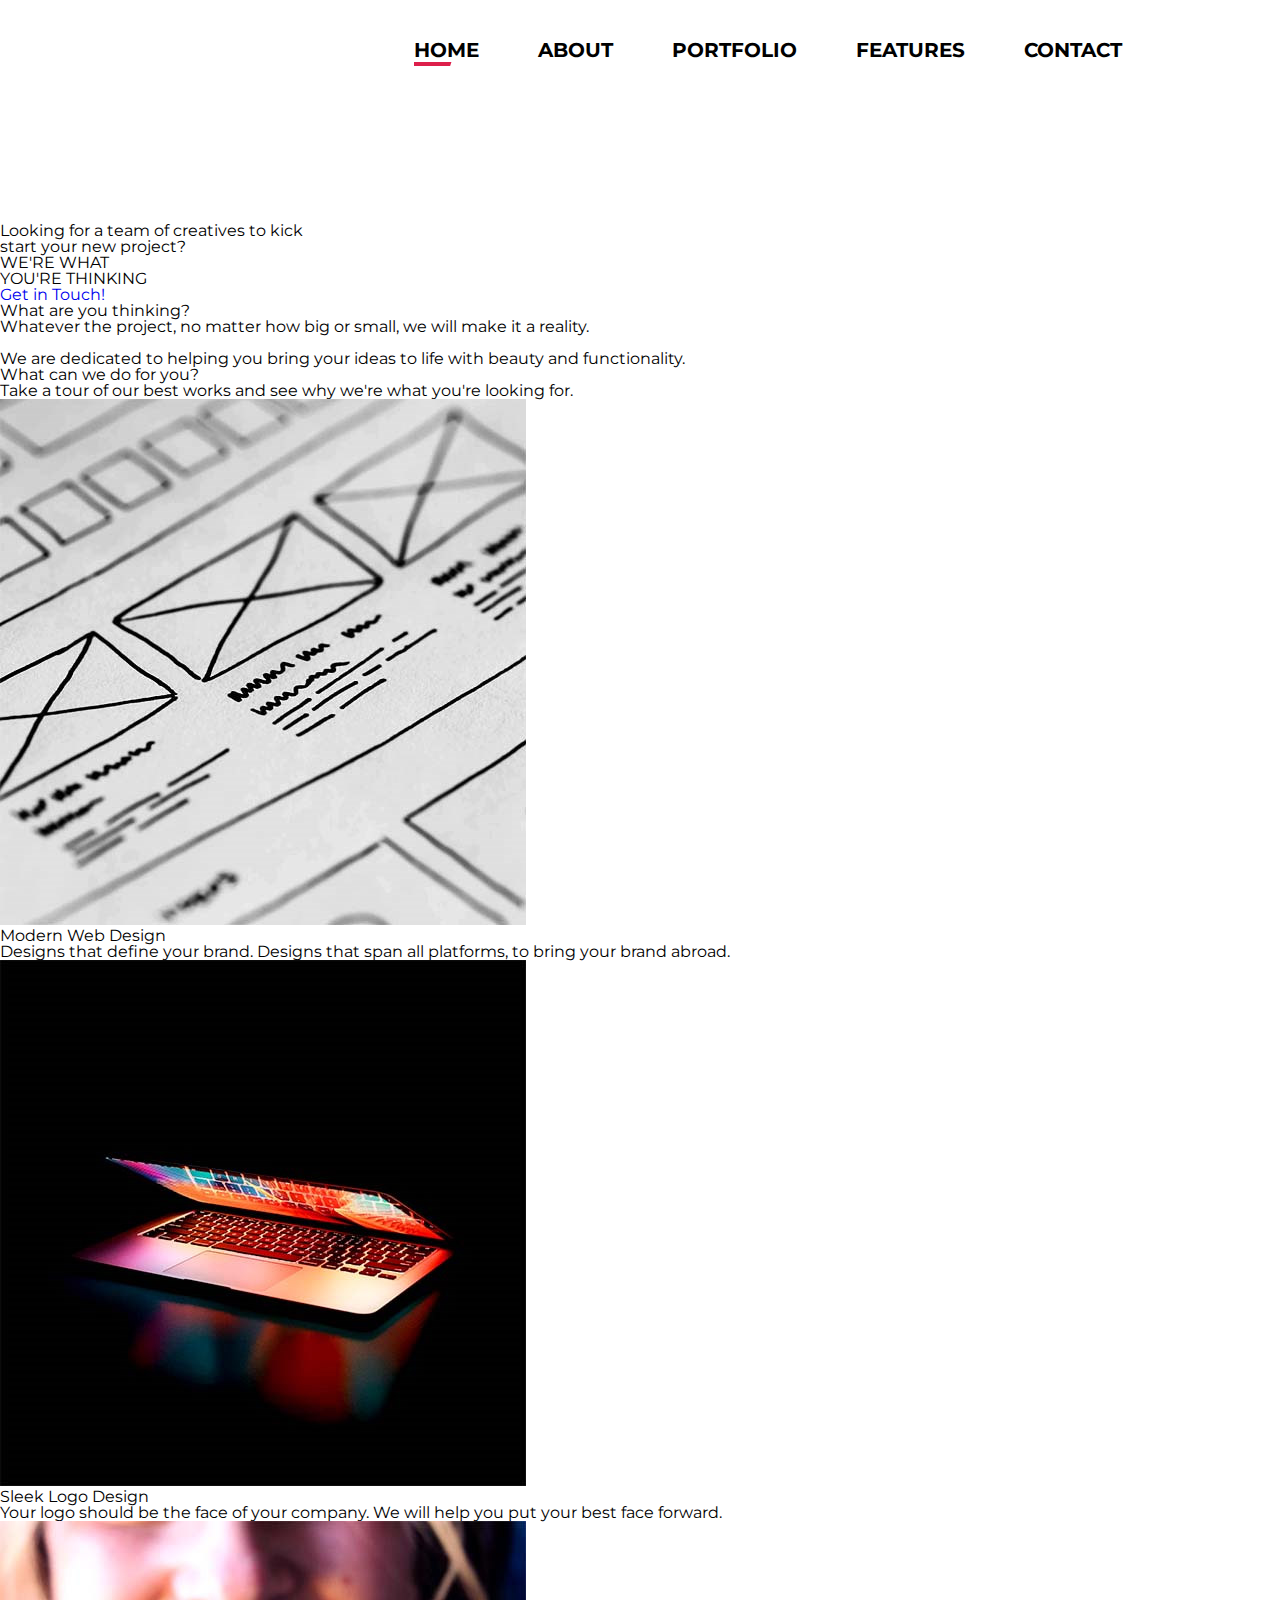
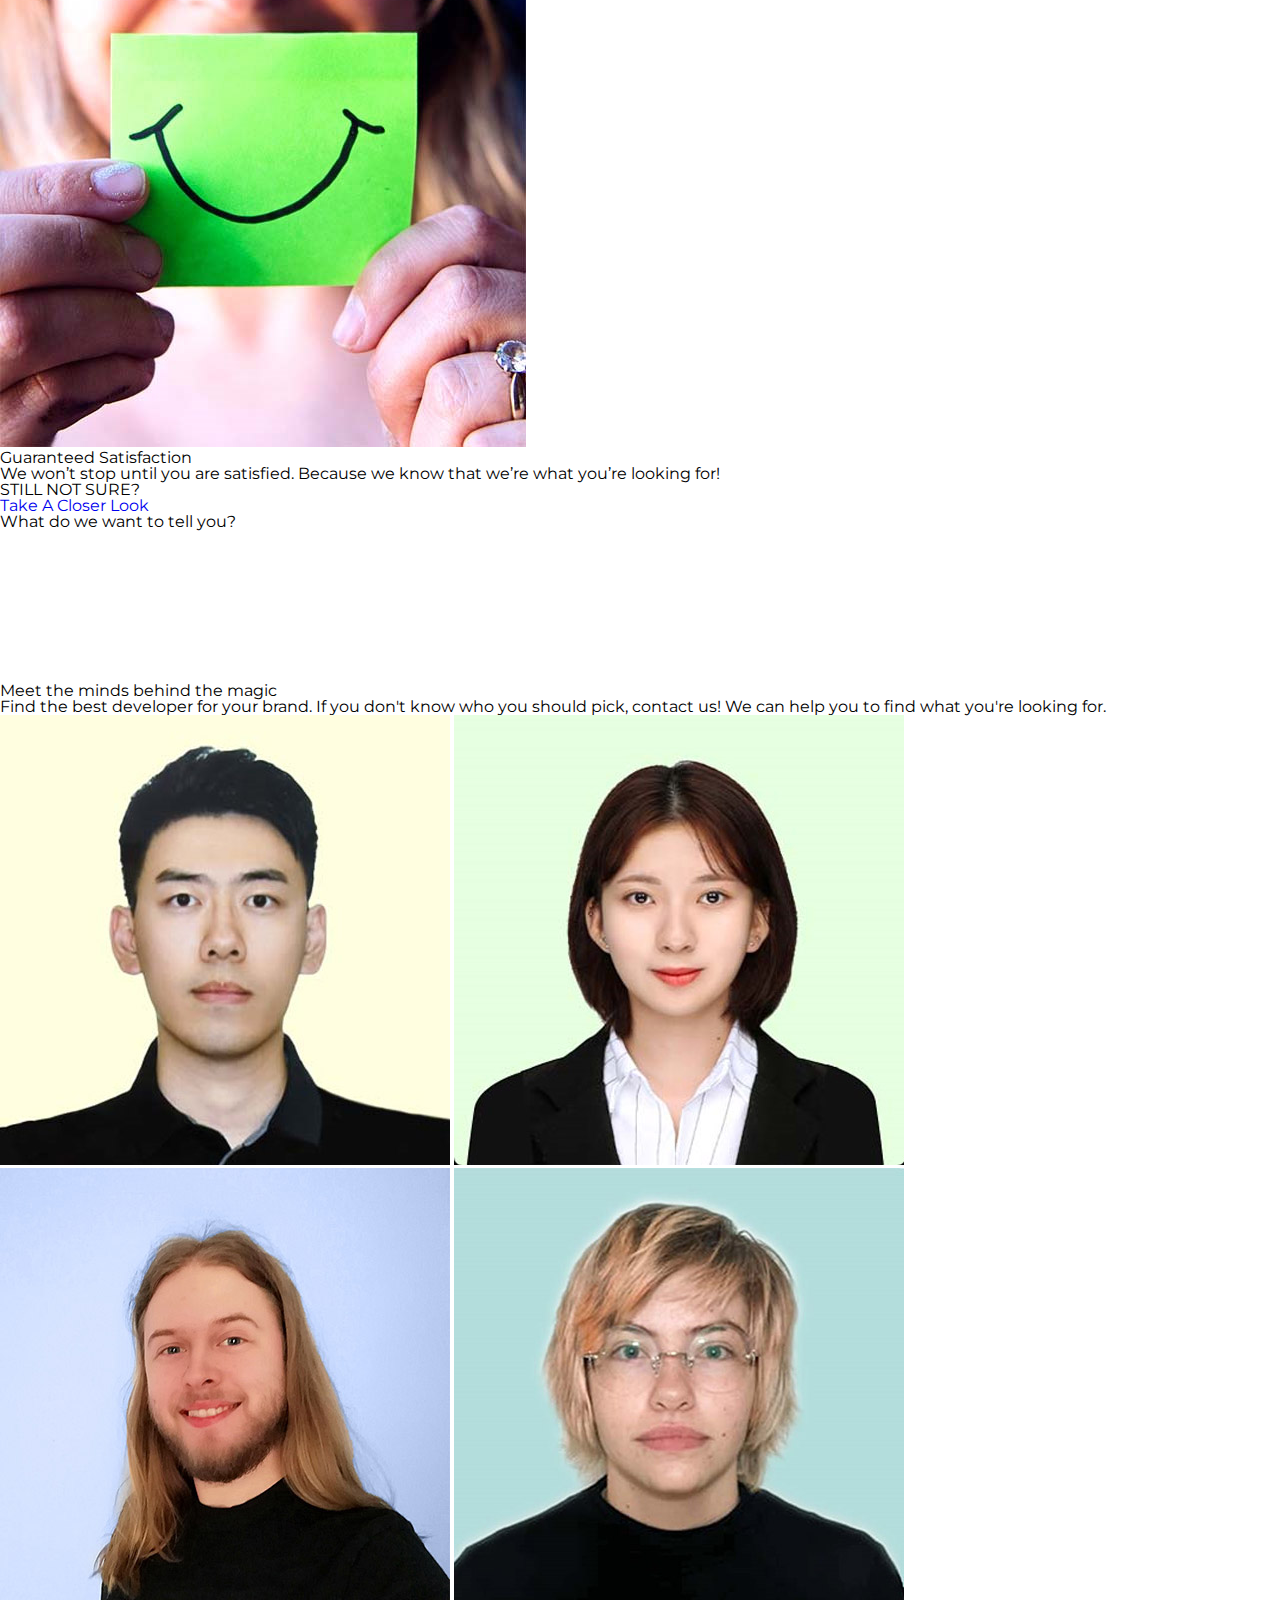
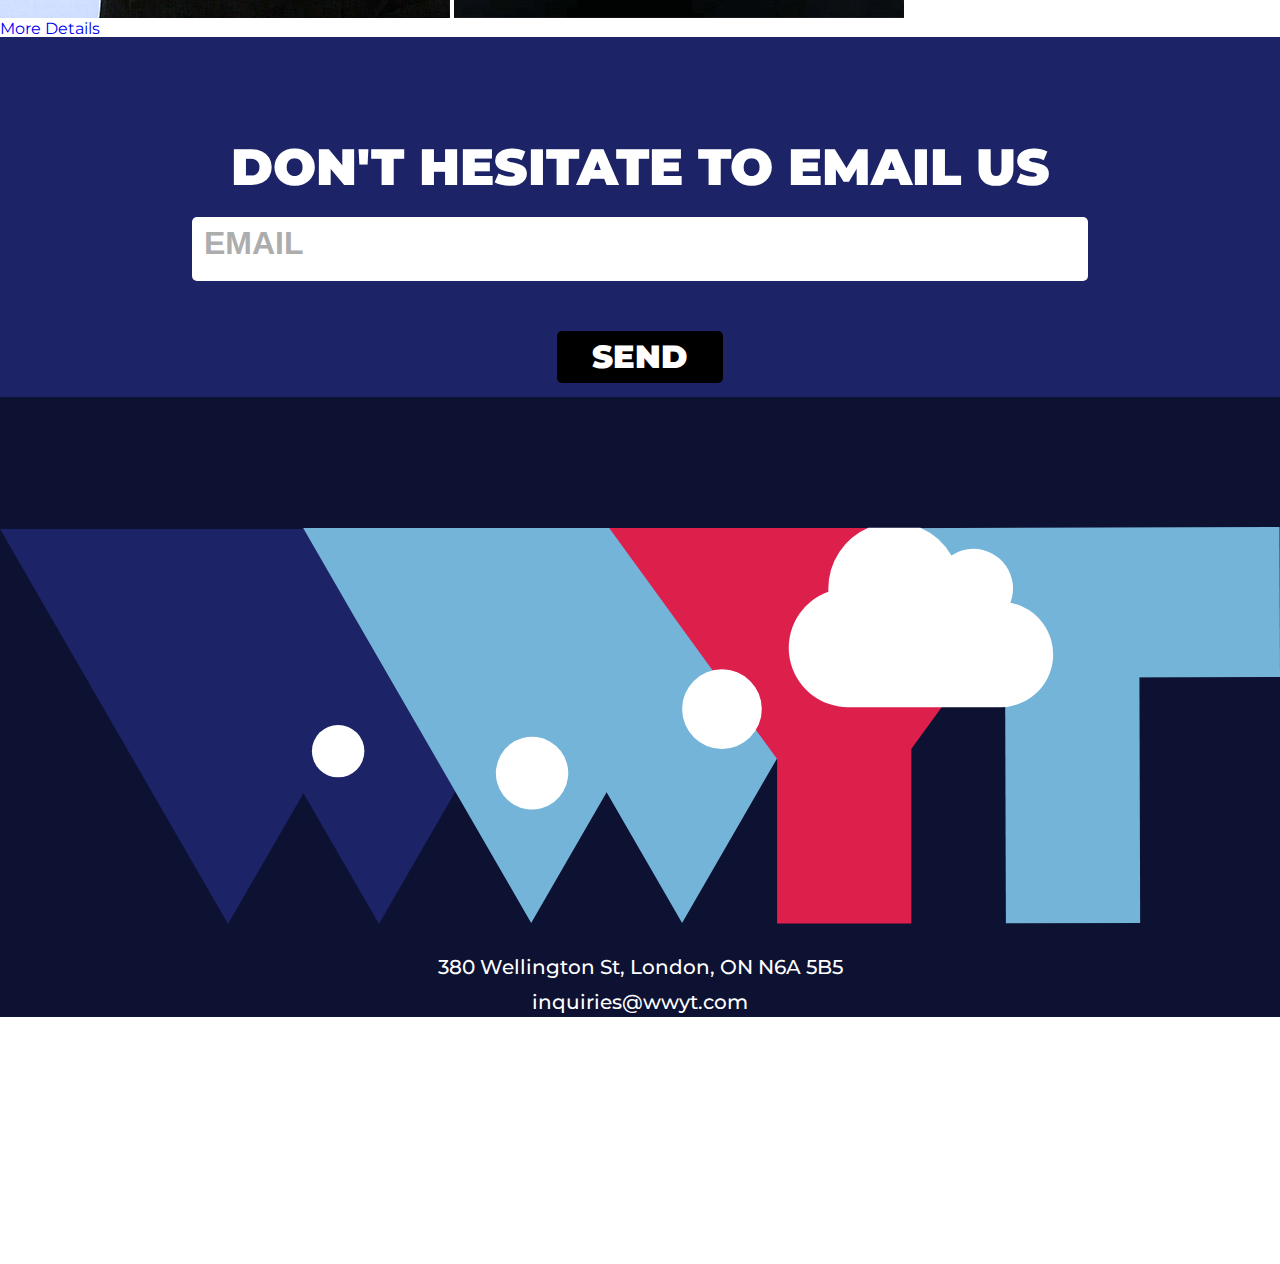
==== commit ed8d32cb: "Merge pull request #12 from Hyeon-Yeom/dev.nw.codeWorkStart" ====
--- a/index.html
+++ b/index.html
@@ -47,7 +47,95 @@
 
 
         <!-- Home page Content start -->
-        <main class="homeContent">
+        <main class="homeContainer">
+          <h2 class="hidden">Home Page</h2>
+          <div class="eyecatcher">
+            <img id="wwytTitle" src="images/index_page/wwyt_title.png" alt="WWYT">
+            <p class="eyecatcherDetail">
+              Looking for a team of creatives to kick<br>start your new project?
+            </p>
+            <h3 class="tagline">WE'RE WHAT<br>YOU'RE THINKING</h3>
+
+            <a href="contact.html">
+              <div class="eyecatcherButton">
+                <p class="buttontext">Get in Touch!</p>
+              </div>
+            </a>
+          </div>
+
+          <div class="cloudSection">
+            <h3 class="cloudTitle">What are you thinking?</h3>
+            <p>Whatever the project, no matter how big or small, we will make it a reality.
+              <br><br>
+              We are dedicated to helping you bring your ideas to life with beauty and functionality. </p>
+          </div>
+
+          <section class="promoSection">
+            <h3 class="promoTitle">What can we do for you?</h3>
+            <p>Take a tour of our best works and see why we're what you're looking for.</p>
+
+            <div class="portfolioContainer">
+
+              <div class="portfolio1">
+                <img class="portfolioImage" src="images/index_page/webdesign526.jpg" alt="A sketched web wireframe">
+                <div class="portfolioInfo">
+                  <h4 class="portfolioTitle">Modern Web Design</h4>
+                  <div class="blackLine"></div>
+                  <p class="portfolioDetail">Designs that define your brand. Designs that span all platforms, to bring your brand abroad.</p>
+                </div>
+              </div>
+
+              <div class="portfolio2">
+                <img class="portfolioImage" src="images/index_page/logodesign526.jpg" alt="A colourful glowing laptop">
+                <div class="portfolioInfo">
+                  <h4 class="portfolioTitle">Sleek Logo Design</h4>
+                  <div class="blackLine"></div>
+                  <p class="portfolioDetail">Your logo should be the face of your company. We will help you put your best face forward.</p>
+                </div>
+              </div>
+
+              <div class="portfolio3">
+                <img class="portfolioImage" src="images/index_page/satisfaction526.jpg" alt="A woman holding a green post-it note with a smiley face">
+                <div class="portfolioInfo">
+                  <h4 class="portfolioTitle">Guaranteed Satisfaction</h4>
+                  <div class="blackLine"></div>
+                  <p class="portfolioDetail">We won’t stop until you are satisfied. Because we know that we’re what you’re looking for!</p>
+                </div>
+              </div>
+
+            </div>
+            <h3 class="promoTitle">STILL NOT SURE?</h3>
+            <a href="portfolio.html">
+              <div class="eyecatcherButton" id="closerlook">
+                <p class="buttontext">Take A Closer Look</p>
+              </div></a>
+          </section>
+
+          <section class="videoBox">
+            <h2 class="hidden">Video</h2>
+            <h3 class="promoTitle">What do we want to tell you?</h3>
+            <video class="indexVideo" src="video/WWYT_Promotionnal_VIDEO.mp4"></video>
+          </section>
+
+          <section class="aboutSection">
+            <h2 class="hidden">About the Team</h2>
+            <h3 class="cloudTitle">Meet the minds behind the magic</h3>
+            <p>Find the best developer for your brand. If you don't know who you should pick, contact us! We can help you to find what you're looking for.</p>
+
+            <div class="faces">
+              <img src="images/index_page/naigong_portrait_450.jpg" alt="">
+              <img src="images/index_page/hyeon_portrait_450.jpg" alt="">
+              <img src="images/index_page/edward_portrait_450.jpg" alt="">
+              <img src="images/index_page/breanna_portrait_450.jpg" alt="">
+            </div>
+
+            <a href="about.html">
+              <div class="aboutButton">
+                <p class="buttontext">More Details</p>
+              </div>
+            </a>
+          </section>
+
         </main>
         <!-- Home page Content end -->
 
@@ -118,4 +206,4 @@
     <script src="js/main.js"></script>
 </body>
 
-</html>+</html>
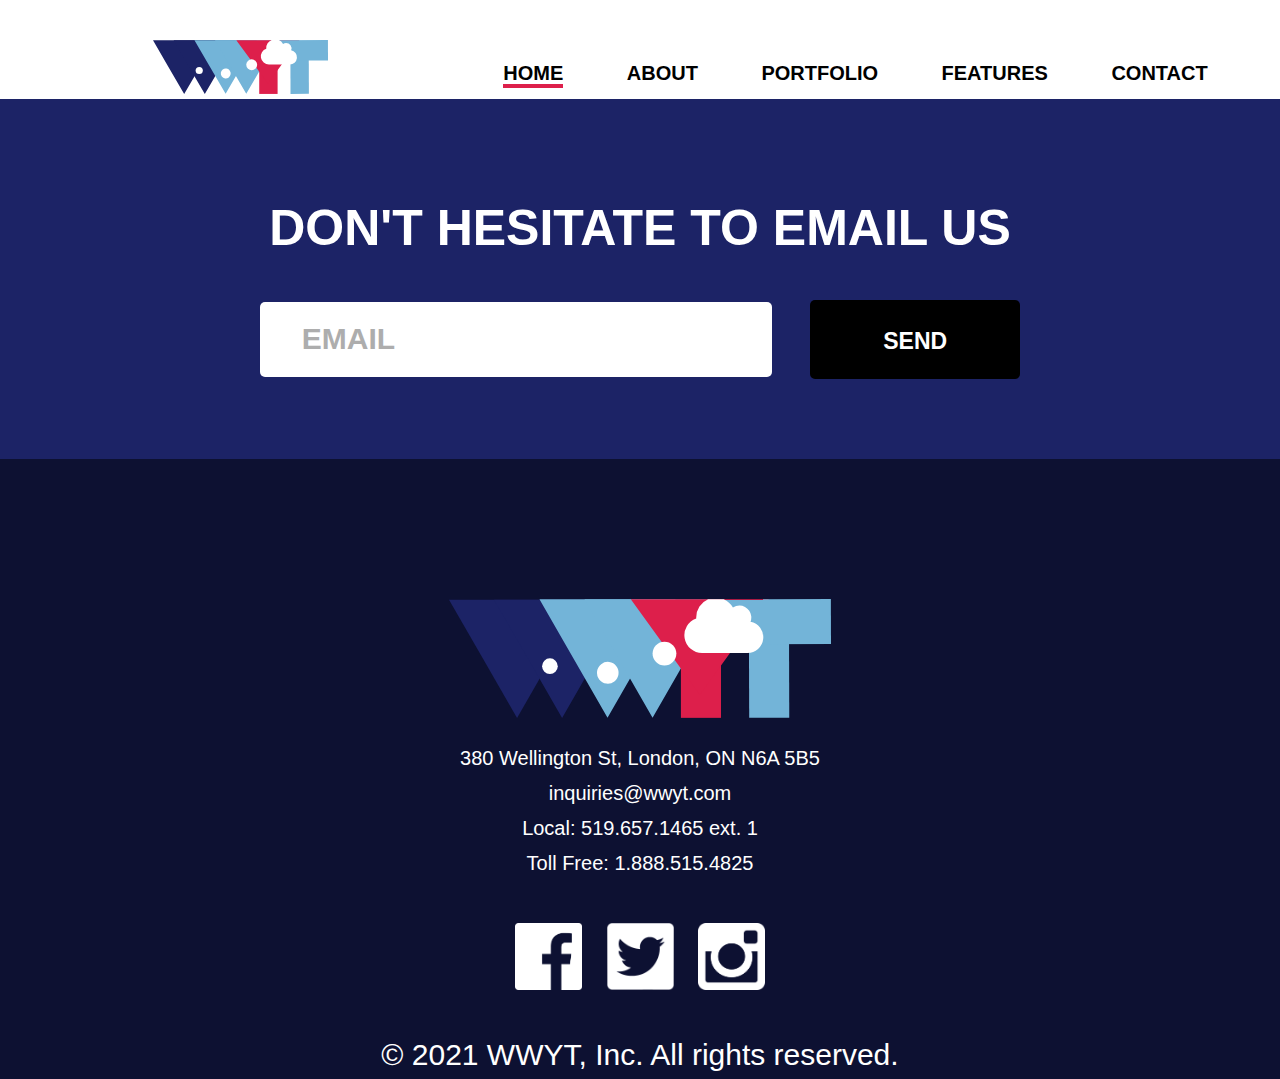
==== commit f6db0ea9: "Updating all images and fonts" ====
--- a/index.html
+++ b/index.html
@@ -13,12 +13,13 @@
     <link href="https://fonts.googleapis.com/css2?family=Montserrat:wght@400;500;700;800;900&display=swap" rel="stylesheet">
 
     <link rel="stylesheet" href="css/main.css">
-    <title>Home Page</title>
+    <link rel="stylesheet" href="https://cdnjs.cloudflare.com/ajax/libs/font-awesome/5.15.4/css/all.min.css" integrity="sha512-1ycn6IcaQQ40/MKBW2W4Rhis/DbILU74C1vSrLJxCq57o941Ym01SwNsOMqvEBFlcgUa6xLiPY/NS5R+E6ztJQ==" crossorigin="anonymous" referrerpolicy="no-referrer">
+    <title>Portfolio Home</title>
 </head>
 
 <body>
-    <div id="homeContainer">
-        <h1 class="hidden">Home Page</h1>
+    <div id="portfolioContainer">
+        <h1 class="hidden">Portfolio Page</h1>
         <header class="mainheader">
             <h2 class="hidden">Main Header</h2>
 
@@ -26,8 +27,9 @@
                 <h3 class="hidden">Main Navigation</h3>
                 <div class="logo">
                     <h3 class="hidden">Logo</h3>
-                    <img class="headerLogo" src="images/pc-logo-wwyt.svg" alt="logo">
+                    <img class="headerLogo" src="images/logo/pc-logo-wwyt.svg" alt="logo">
                 </div>
+
                 <ul class="nav-links">
                     <li><a href="index.html" class="onPage">HOME</a></li>
                     <li><a href="about.html" class="selected">ABOUT</a></li>
@@ -35,6 +37,7 @@
                     <li><a href="feature.html" class="selected">FEATURES</a></li>
                     <li><a href="contact.html" class="selected">CONTACT</a></li>
                 </ul>
+
                 <div class="burger">
                     <div class="line1"></div>
                     <div class="line2"></div>
@@ -47,95 +50,7 @@
 
 
         <!-- Home page Content start -->
-        <main class="homeContainer">
-          <h2 class="hidden">Home Page</h2>
-          <div class="eyecatcher">
-            <img id="wwytTitle" src="images/index_page/wwyt_title.png" alt="WWYT">
-            <p class="eyecatcherDetail">
-              Looking for a team of creatives to kick<br>start your new project?
-            </p>
-            <h3 class="tagline">WE'RE WHAT<br>YOU'RE THINKING</h3>
-
-            <a href="contact.html">
-              <div class="eyecatcherButton">
-                <p class="buttontext">Get in Touch!</p>
-              </div>
-            </a>
-          </div>
-
-          <div class="cloudSection">
-            <h3 class="cloudTitle">What are you thinking?</h3>
-            <p>Whatever the project, no matter how big or small, we will make it a reality.
-              <br><br>
-              We are dedicated to helping you bring your ideas to life with beauty and functionality. </p>
-          </div>
-
-          <section class="promoSection">
-            <h3 class="promoTitle">What can we do for you?</h3>
-            <p>Take a tour of our best works and see why we're what you're looking for.</p>
-
-            <div class="portfolioContainer">
-
-              <div class="portfolio1">
-                <img class="portfolioImage" src="images/index_page/webdesign526.jpg" alt="A sketched web wireframe">
-                <div class="portfolioInfo">
-                  <h4 class="portfolioTitle">Modern Web Design</h4>
-                  <div class="blackLine"></div>
-                  <p class="portfolioDetail">Designs that define your brand. Designs that span all platforms, to bring your brand abroad.</p>
-                </div>
-              </div>
-
-              <div class="portfolio2">
-                <img class="portfolioImage" src="images/index_page/logodesign526.jpg" alt="A colourful glowing laptop">
-                <div class="portfolioInfo">
-                  <h4 class="portfolioTitle">Sleek Logo Design</h4>
-                  <div class="blackLine"></div>
-                  <p class="portfolioDetail">Your logo should be the face of your company. We will help you put your best face forward.</p>
-                </div>
-              </div>
-
-              <div class="portfolio3">
-                <img class="portfolioImage" src="images/index_page/satisfaction526.jpg" alt="A woman holding a green post-it note with a smiley face">
-                <div class="portfolioInfo">
-                  <h4 class="portfolioTitle">Guaranteed Satisfaction</h4>
-                  <div class="blackLine"></div>
-                  <p class="portfolioDetail">We won’t stop until you are satisfied. Because we know that we’re what you’re looking for!</p>
-                </div>
-              </div>
-
-            </div>
-            <h3 class="promoTitle">STILL NOT SURE?</h3>
-            <a href="portfolio.html">
-              <div class="eyecatcherButton" id="closerlook">
-                <p class="buttontext">Take A Closer Look</p>
-              </div></a>
-          </section>
-
-          <section class="videoBox">
-            <h2 class="hidden">Video</h2>
-            <h3 class="promoTitle">What do we want to tell you?</h3>
-            <video class="indexVideo" src="video/WWYT_Promotionnal_VIDEO.mp4"></video>
-          </section>
-
-          <section class="aboutSection">
-            <h2 class="hidden">About the Team</h2>
-            <h3 class="cloudTitle">Meet the minds behind the magic</h3>
-            <p>Find the best developer for your brand. If you don't know who you should pick, contact us! We can help you to find what you're looking for.</p>
-
-            <div class="faces">
-              <img src="images/index_page/naigong_portrait_450.jpg" alt="">
-              <img src="images/index_page/hyeon_portrait_450.jpg" alt="">
-              <img src="images/index_page/edward_portrait_450.jpg" alt="">
-              <img src="images/index_page/breanna_portrait_450.jpg" alt="">
-            </div>
-
-            <a href="about.html">
-              <div class="aboutButton">
-                <p class="buttontext">More Details</p>
-              </div>
-            </a>
-          </section>
-
+        <main class="homeContent">
         </main>
         <!-- Home page Content end -->
 
@@ -157,12 +72,10 @@
                 </div>
             </div>
 
-
-
             <div class="footerInfo">
 
                 <div class="footerLogo">
-                    <img src="images/pc-logo-wwyt.svg" alt="logo">
+                    <img src="images/logo/pc-logo-wwyt.svg" alt="logo">
                 </div>
 
                 <div class="footerContact">
@@ -181,11 +94,13 @@
                                 <img src="images/sns-facebook.png" alt="facebook_icon">
                             </a>
                         </li>
+
                         <li>
                             <a href="https://www.twitter.com/">
                                 <img src="images/sns-twitter.png" alt="twitter_icon">
                             </a>
                         </li>
+
                         <li>
                             <a href="https://www.instagram.com/">
                                 <img src="images/sns-ins.png" alt="ins_icon">
@@ -199,11 +114,9 @@
                 </div>
             </div>
 
-
-
         </footer>
     </div>
     <script src="js/main.js"></script>
 </body>
 
-</html>
+</html>--- a/css/main.css
+++ b/css/main.css
@@ -1,3 +1,34 @@
+@font-face {
+    font-family: 'montserratblack';
+    src: url('../font/montserrat-black-webfont.woff') format('woff');
+    font-weight: normal;
+    font-style: normal;
+
+}
+
+@font-face {
+    font-family: 'montserratbold';
+    src: url('../font/montserrat-bold-webfont.woff') format('woff');
+    font-weight: normal;
+    font-style: normal;
+
+}
+
+@font-face {
+    font-family: 'montserratmedium';
+    src: url('../font/montserrat-medium-webfont.woff') format('woff');
+    font-weight: normal;
+    font-style: normal;
+
+}
+
+@font-face {
+    font-family: 'montserratsemibold';
+    src: url('../font/montserrat-semibold-webfont.woff') format('woff');
+    font-weight: normal;
+    font-style: normal;
+
+}
 .hidden {
     display: none;
 }
@@ -46,6 +77,22 @@
 
 a {
     text-decoration: none;
+}
+
+button {
+    cursor: pointer;
+}
+
+.headerLogo {
+    width: 50%;
+    margin-left: 50px;
+}
+
+@media screen and (max-width:426px) {
+    .headerLogo {
+        width: 196px;
+        height: 60px;
+    }
 }
 
 
@@ -186,6 +233,11 @@
 
 /* -------------------------------- HOME PAGE ------------------------------ */
 
+.homeContainer {
+    margin: 0 auto;
+    display: grid;
+}
+
 
 /* -------------------------------- HOME PAGE END ------------------------------ */
 
@@ -197,260 +249,485 @@
 
 
 /* -------------------------------- PORTFOLIO PAGE ------------------------------ */
-
+.tablet, .mobile {
+    display: none;
+}
+
+#portfolioContainer {
+    margin: 0 auto;
+    font-family: 'montserratmedium', 'arial', 'calibri';
+    font-size: 30px;
+    text-align: center;
+}
+
+.portfolioBanner {
+    position: relative;
+}
+
+.portfolioBannerText {
+    position: absolute;
+    top: 357px;
+    left: 345px;
+    color: white;
+}
+
+.portfolioBannerText h2 {
+    font-size: 65px;
+    font-family: 'montserratblack', 'arial', 'calibri';
+    padding-bottom: 40px;
+}
+
+.portfolioBannerText p {
+    font-family: 'montserratsemibold', 'arial', 'calibri';
+    line-height: 45px;
+}
+
+.portfolioNav {
+    display: flex;
+    flex-wrap: wrap;
+}
+
+.portfolioNavBox {
+    display: block;
+    margin: 100px auto 0px auto;
+}
+
+.portfolioNav img {
+    border-collapse: collapse;
+    border-top-left-radius: 10px;
+    border-top-right-radius: 10px;
+}
+
+.pc {
+    display: block;
+}
+
+.portfolioNav h3 {
+    width: 530px;
+    height: 120px;
+    display: block;
+    border-collapse: collapse;
+    border-bottom-left-radius: 10px;
+    border-bottom-right-radius: 10px;
+    background-color: #1c2366;
+    color: white;
+    font-family: 'montserratbold', 'arial', 'calibri';
+    padding-top: 44px;
+}
+
+.portfolioNav h3:hover {
+    width: 530px;
+    height: 120px;
+    display: block;
+    border-collapse: collapse;
+    border-bottom-left-radius: 10px;
+    border-bottom-right-radius: 10px;
+    background-color: #DD1F4B;
+    color: white;
+    font-family: 'montserratbold', 'arial', 'calibri';
+    padding-top: 44px;
+    transition: all .3s ease;
+}
+
+.latestPortfolio {
+    display: block;
+    background-color: #C0D8EB;
+    margin-top: 138px;
+    margin-bottom: 138px;
+    padding-top: 128px;
+    padding-bottom: 170px;
+}
+
+.portfolios {
+    display: flex;
+    flex-wrap: wrap;
+    justify-content: center;
+}
+
+.pc-latestPortfolio {
+    display: block;
+    border-collapse: collapse;
+}
+
+.latestPortfolio h2 {
+    font-family: 'montserratblack', 'arial', 'calibri';
+    font-size: 65px;
+    color: #1c2366;
+    padding-bottom: 70px;
+}
+
+.PortfolioText {
+    width: 670px;
+    height: 155px;
+    border-collapse: collapse;
+    border-bottom-left-radius: 10px;
+    border-bottom-right-radius: 10px;
+    background-color: #1c2366;
+    color: white;
+    padding-top: 41px;
+}
+
+.PortfolioText:hover {
+    width: 670px;
+    height: 155px;
+    border-collapse: collapse;
+    border-bottom-left-radius: 10px;
+    border-bottom-right-radius: 10px;
+    background-color: #DD1F4B;
+    color: white;
+    padding-top: 41px;
+    transition: all .3s ease;
+}
+
+.PortfolioText h3 {
+    font-family: 'montserratbold', 'arial', 'calibri';
+    padding-bottom: 18px;
+}
+
+.PortfolioText h3:hover {
+    font-size: 35px;
+    font-family: 'montserratbold', 'arial', 'calibri';
+    padding-bottom: 18px;
+    transition: all .3s ease;
+}
+
+.PortfolioText p {
+    font-size: 20px;
+    font-family: 'montserratsemibold', 'arial', 'calibri';
+}
+
+.portfolioBox {
+    margin-left: 20px;
+    margin-right: 20px;
+}
+
+.messageContactUs {
+    margin-bottom: 138px;
+}
+
+.messageContactUs h2 {
+    font-size: 65px;
+    font-family: 'montserratblack', 'arial', 'calibri';
+    color: #1c2366;
+}
+
+.messageContactUs p {
+    text-align: center;
+    font-family: 'montserratmedium';
+    padding-top: 54px;padding-bottom: 54px;
+    line-height: 40px;
+}
+
+.messageContactUs button {
+    width: 242px;
+    height: 75px;
+    padding: 15px;
+    font-size: 23px;
+    font-family: 'montserratbold', 'arial', 'calibri';
+    border-radius: 10px;
+    color: white;
+    background-color: #1c2366;
+}
+
+.messageContactUs button:hover {
+    width: 242px;
+    height: 75px;
+    padding: 15px;
+    font-size: 23px;
+    font-family: 'montserratbold', 'arial', 'calibri';
+    border-radius: 10px;
+    color: white;
+    background-color: #DD1F4B;
+    transition: all .3s ease;
+}
+
+/* Start slideshow css */
+
+.mySlides {
+    position: absolute;
+    left: 50%;
+    transform: translateX(-50%);
+    display: flex;
+    flex-direction: row;
+    justify-content: center;
+}
+
+.portfolioShowing {
+    display: flex;
+    justify-content: center;
+}
+
+.slide-container {
+    width: 1920px;
+    height: 601px;
+    position: relative;
+    /* overflow: hidden; */
+}
+
+.previous, .next {
+    display: inline-block;
+    position: absolute;
+    background-color: #eee;
+    top: 40%;
+    transform: translateY(-50%);
+    padding: 16px;
+    font-size: 20px;
+    cursor: pointer;
+    transition: 0.4s ease;
+}
+
+.previous:hover, .next:hover {
+    background-color: #DD1F4B;
+}
+
+.previous {
+    left: 0;
+}
+
+.next {
+    right: 0;
+}
+
+/* slideshow dots navigation */
+
+.navigation-dots {
+    display: flex;
+    flex-direction: row;
+    justify-content: center;
+    height: 32px;
+    align-items: center;
+    margin: 55px 0 0 0;
+}
+
+.dot {
+    background-color: #eee;
+    height: 25px;
+    width: 25px;
+    border: 2px solid #000;
+    border-radius: 50%;
+    margin: 0 5px;
+    cursor: pointer;
+    transition: all .4s ease;
+}
+
+.dot.active {
+    background-color: #000;
+}
+
+/* End of slider css */
+@media screen and (max-width: 768px) {
+
+.pc, .mobile {
+    display: none;
+}
+
+.tablet {
+    display: block;
+}
+
+.portfolioBannerText {
+    top: 450px;
+    left: 41px;
+    right: 41px;
+}
+
+.portfolioBannerText h2 {
+    font-family: 'montserratblack', 'arial', 'calibri';
+    font-size: 65px;
+    padding-bottom: 36px;
+}
+
+.portfolioBannerText p {
+    font-family: 'montserratmedium', 'arial', 'calibri';
+    font-size: 23px;
+    line-height: 30px;
+}
+
+.portfolioNav {
+    margin-top: 138px;
+    margin-left: 55px;
+    margin-right: 55px;
+}
+
+.portfolioNavBox {
+    margin-top: 30px;
+}
+
+.portfolioNavBox h3 {
+    width: 297px;
+    height: 90px;
+    font-size: 20px;
+    padding-top: 35px;
+}
+
+.portfolioNavBox h3:hover {
+    width: 297px;
+    height: 90px;
+    font-size: 20px;
+    padding-top: 35px;
+}
+
+.latestPortfolio h2 {
+    font-size: 40px;
+}
+
+.portfolios {
+    margin: 0 auto;
+}
+
+.portfolios img {
+    border-top-left-radius: 10px;
+    border-top-right-radius: 10px;
+}
+
+.PortfolioText {
+    width: 454px;
+}
+
+.PortfolioText:hover {
+    width: 454px;
+}
+
+.PortfolioText h3:hover {
+    font-size: 33px;
+}
+
+.anotherPortfolio {
+    display: none;
+}
+
+.messageContactUs {
+    margin-left: 55px;
+    margin-right: 55px;
+}
+
+.messageContactUs p {
+    font-size: 18px;
+    line-height: 23px;
+}
+
+.messageContactUs button {
+    width: 158px;
+    height: 55px;
+    font-size: 16px;
+}
+
+.messageContactUs button:hover {
+    width: 158px;
+    height: 55px;
+    font-size: 16px;
+}
+}
+
+@media screen and (max-width: 428px) {
+
+.pc, .tablet {
+    display: none;
+}
+
+.mobile {
+    display: block;
+}
+
+.portfolioBanner {
+    position: relative;
+}
+
+.portfolioBannerText {
+    position: absolute;
+    top: 270px;
+    left: 41px;
+    right: 41px;
+    color: white;
+}
+
+.portfolioBannerText h2 {
+    font-family: 'montserratblack', 'arial', 'calibri';
+    font-size: 45px;
+    padding-bottom: 36px;
+}
+
+.portfolioBannerText p {
+    font-family: 'montserratmedium', 'arial', 'calibri';
+    font-size: 18px;
+    line-height: 20px;
+}
+
+.portfolioNav {
+    margin: 30px auto;
+}
+
+.portfolioNavBox h3 {
+    width: 345px;
+    height: 83px;
+    font-size: 20px;
+}
+
+.portfolioNavBox h3:hover {
+    width: 345px;
+    height: 83px;
+    font-size: 20px;
+}
+
+.latestPortfolio h2 {
+    font-size: 22px;
+}
+
+.PortfolioText {
+    width: 346px;
+    height: 104px;
+    padding-top: 28px;
+}
+
+.PortfolioText h3 {
+    font-size: 20px;
+    padding-bottom: 10px;
+}
+
+.PortfolioText h3:hover {
+    font-size: 25px;
+}
+
+.PortfolioText p {
+    font-size: 15px;
+}
+
+.messageContactUs {
+    margin-left: 41px;
+    margin-right: 41px;
+}
+
+.messageContactUs h2 {
+    font-size: 22px;
+}
+
+.messageContactUs p {
+    font-size: 15px;
+    line-height: 22px;
+}
+
+.messageContactUs button {
+    width: 99px;
+    height: 38px;
+    font-size: 13px;
+    padding-top: 10px;
+}
+
+.messageContactUs button:hover {
+    width: 99px;
+    height: 38px;
+    font-size: 13px;
+    padding-top: 10px;
+}
+}
 
 /* -------------------------------- PORTFOLIO PAGE END------------------------------ */
 
 
 /* -------------------------------- FEATURE PAGE ------------------------------ */
 
-.featureContent{
-    display: flex;
-    flex-direction: column;
-    align-items: center;
-    justify-content: center;
-    text-align: center; 
-    width:100%;
-}
-
-.allFeatures{
-    display: flex;
-    flex-direction: column;
-    align-items: center;
-}
-
-.featureHero{
-    background-image: url(../images/feature_page/m-banner-feature.jpg);
-    background-size: cover;
-    display: flex;
-    align-items: center;
-    justify-content: center;
-    text-align: center; 
-    width: 100%;
-    height: 500px;
-}
-.featureHeroText{
-    color:white;
-    font-weight: 900;
-    font-size: 9vw ;
-}
-
-
-.featureDesc h3{
-    margin: 50px 0 20px 0;
-    font-weight: 900;
-    font-size: 5vw;
-    color:#1C2366;
-}
-.featureDesc p{
-    font-size: 1.7vw;
-    color: black;
-}
-
-
-.featureNav{
-    height: 95px;
-    width:100%;
-    display: flex;
-    flex-direction: column;
-    align-items: center;
-    justify-content: space-between;
-    margin: 50px 0;
-    padding: 0 60px;
-
-}
-.featureNav ul{
-    width:100%;
-    display: flex;
-    flex-direction: row;
-    justify-content: space-between;
-    
-}
-.featureNav li{
-    display: flex;
-    align-items: center;
-    justify-content: center;
-    font-size: 13px;
-    font-weight: 600;
-    color:white;
-    background-color: #73B4D8;
-    border-radius: 5px;
-    width: 20vw;
-    margin:5px;
-    height: 38px;
-}
-.featureNav li:hover{
-    transition-duration: 0.2s;
-    background-color: #DD1F4B;
-    cursor: pointer;
-}
-
-
-.featurePorts{
-    display: flex;
-    flex-direction: column;
-    align-items: center;
-    justify-content: center;
-    margin-bottom: 125px ;
-    border-radius: 5px;
-    
-}
-.featurePortBody{
-    padding: 32px;
-}
-.featurePortHead{
-    font-weight: 800;
-    color:black;
-    font-size: 20px;
-    margin-bottom: 30px;
-}
-.featureName{
-    font-weight: 900;
-    color:#1C2366;
-    font-size: 30px;
-    margin-bottom: 20px;
-
-}
-.featureText{
-    font-size: 15px;
-    color:black;
-    padding-bottom: 40px;
-}
-.featureDescripton{ 
-    /*spelled description wrong but it's too late to fix it*/
-    font-weight: 900;
-    font-size: 20px;
-    color: #1C2366;
-    margin-bottom: 20px;
-
-}
-.featurePorts a{
-    background-color: #1C2366;
-    padding:13px 20px;
-    border-radius: 5px;
-    color:white;
-}
-.featurePorts a:hover{
-    transition-duration:0.2s;
-    background-color: #73B4D8;
-}
-.featurePortFoot{
-    display: flex;
-    flex-direction: row;
-    width: 100vw;
-    max-width: 600px;
-    height:40px;
-    padding: 0 60px;
-    align-items: center;
-    justify-content: space-between;
-}
-.featurePortFootIcons{
-    
-    display: flex;
-    width:40%;
-    justify-content: space-between;
-}
-
-
-#feature1{
-    border-radius: 5px;
-    background-image: url(../images/feature_page/m-3d-modeling-feature.jpg);
-    height:348px;
-    width:348px;
-}
-#feature2{
-    border-radius: 5px;
-    background-image: url(../images/feature_page/m-character-modeling-feature.jpg);
-    height:348px;
-    width:348px;
-}#feature3{
-    border-radius: 5px;
-    background-image: url(../images/feature_page/m-ballaBeer.jpg);
-    height:348px;
-    width:348px;
-}#feature4{
-    border-radius: 5px;
-    background-image: url(../images/feature_page/m-graphic-design.jpg);
-    height:348px;
-    width:348px;
-}
-/* ----------FEATURES PAGE TABLET SIZE------------ */
-@media screen and (min-width:700px ) {
-    
-}
-/* ---------------------TABLET SIZE END---------------------- */
-/* ----------------------FEATURES PAGE PC SIZE---------------------- */
-@media screen and (min-width:1000px) {
-
-    .featureNav{
-        flex-direction: row;
-    }
-    .featureNav li{
-        width: 12vw;
-    }
-
-    .featurePorts{
-        width:90vw; 
-        flex-direction: row;
-    }
-
-    .reverse{
-        flex-direction: row-reverse;
-    }
-
-    .featurePortFoot{
-        align-items: center;
-        justify-content: center; 
-        flex-direction: column; 
-        height:auto;
-        width:auto;
-        
-    }
-
-    .featurePortsHelp{
-        flex-direction: column;
-        width:500px;
-    }
-
-    .featurePortFootIcons{
-        flex-direction: row;
-        width:200px;
-        margin-top:20px;
-        justify-content: space-between;
-    }
-
-    #feature1{
-        background-image: url(../images/feature_page/pc-3d-modeling-feature.jpg);
-        height:588px;
-        background-size: COVER;        
-        background-position: center;
-        width: 808px;
-    }#feature2{
-        background-image: url(../images/feature_page/pc-character-modeling-feature.jpg);
-        height:588px;
-        background-size: COVER;
-        background-position: center;
-        width: 808px;
-    }#feature3{
-        background-image: url(../images/feature_page/pc-ballaBeer-feature.jpg);
-        height:588px;
-        background-size: COVER;
-        background-position: center;
-        width: 808px;
-    }#feature4{
-        background-image: url(../images/feature_page/pc-graphic-design.jpg);
-        height:588px;
-        background-size: COVER;
-        background-position: center;
-        width: 808px;
-    }
-    
-    
-
-    
-}
-/* ------------------------------PC SIZE END------------------------------ */
-/* -------------------------------- FEATURE PAGE END ------------------------------ */
+
+/* -------------------------------- PORTFOLIO PAGE END ------------------------------ */
 
 
 /* -------------------------------- CONTACT PAGE ------------------------------ */
@@ -458,6 +735,8 @@
 
 /* -------------------------------- CONTACT PAGE END------------------------------ */
 
+
+/* ------------for footer ------------*/
 
 /* ------------for footer ------------*/
 
@@ -465,8 +744,6 @@
     display: flex;
     flex-direction: column;
     text-align: center;
-    height: 980px;
-    
 }
 
 .footerEmail {
@@ -476,62 +753,58 @@
 
 .footerEmail p {
     color: white;
-    font-size: 4vw;
-    font-weight: 900;
+    font-size: 50px;
+    font-weight: bold;
     margin-top: 104px;
 }
 
 .footerSend {
-    display: flex;
-    flex-direction: column;
-    align-items: center;
-    margin-top:25px;
-    
+    margin-top: 47px;
 }
 
 .inputhomeArea {
-    width: 70vw;
-    height: 5vw;
+    width: 40%;
+    height: 75px;
     border: none;
     border-radius: 5px;
+    font-size: 30px;
 }
 
 body input::placeholder {
     font-weight: bold;
     color: #ADADAD;
-    font-size: 2.5vw;
-    padding-left:10px;
+    padding-left: 40px;
 }
 
 .footerSend a {
-    display: flex;
-    align-items: center;
-    justify-content: center;
-    flex-direction: column;
-    width: 13vw;
-    height:auto;
-    padding:10px;
+    display: inline-block;
+    width: 210px;
+    padding: 30px 70px 26px 70px;
     background-color: black;
+    border: none;
     border-radius: 5px;
     color: white;
-    font-size: 2.5vw;
-    font-weight: 900;
-    margin-top:50px;
-
-}
-.footerSend a:hover{
-    transition-duration:0.4s;
-    color: #73B4D8;
+    font-size: 23px;
+    font-weight: bold;
+    text-align: center;
+    margin-left: 30px;
 }
 
 .footerInfo {
     background-color: #0D1132;
     height: 620px;
+    display: flex;
+    flex-direction: column;
+    justify-content: center;
+    align-items: center;
 }
 
 .footerLogo {
+    width: 383px;
+    height: 119px;
     margin-top: 130px;
     margin-bottom: 30px;
+    text-align: center;
 }
 
 .footerContact ul li {
@@ -543,14 +816,14 @@
 
 .SocialMedia {
     text-align: center;
-    margin-top:35px;
+    margin-top: 35px;
 }
 
 .SocialMedia ul {
     display: flex;
     flex-direction: row;
     flex-wrap: wrap;
-    width: 10%;
+    width: 300px;
     justify-content: space-evenly;
     margin: 0 auto;
     padding: 0;
@@ -558,12 +831,129 @@
 
 .SocialMedia ul li {
     list-style-type: none;
-    width: 40px;
-    height: 40px;
-    padding: 2px;
+    width: 67px;
+    height: 67px;
 }
 
 .copyRight {
     color: white;
-    margin-top: 90px;
-}
+    margin-top: 50px;
+}
+
+
+/* ----------for footer t/m version-------- */
+
+
+/* for footer email*/
+
+@media screen and (max-width:768px) {
+    .footerEmail {
+        height: 247px;
+    }
+    .footerEmail p {
+        font-size: 30px;
+        margin-top: 80px;
+    }
+    .footerSend {
+        margin-top: 35px;
+    }
+    .inputhomeArea {
+        height: 40px;
+        font-size: 20px;
+    }
+    .footerSend a {
+        display: inline-block;
+        width: 110px;
+        padding: 15px;
+        border-radius: 5px;
+        font-size: 15px;
+        margin-left: 16px;
+        text-align: center;
+    }
+}
+
+@media screen and (max-width:428px) {
+    .footerEmail {
+        height: 221px;
+    }
+    .footerEmail p {
+        font-size: 20px;
+        margin-top: 40px;
+    }
+    .footerSend {
+        margin-top: 35px;
+    }
+    .inputhomeArea {
+        width: 80%;
+        height: 38px;
+        font-size: 20px;
+    }
+    .footerSend a {
+        display: inline-block;
+        width: 102px;
+        padding: 13px;
+        border-radius: 5px;
+        font-size: 13px;
+        margin-left: 16px;
+        text-align: center;
+        margin-top: 15px;
+    }
+}
+
+
+/* for footer Info */
+
+@media screen and (max-width:768px) {
+    .footerInfo {
+        height: 413px;
+    }
+    .footerLogo {
+        margin-top: 55px;
+        width: 265px;
+        height: 83px;
+    }
+    .footerContact ul li {
+        color: white;
+        font-size: 15px;
+        font-weight: 500;
+        margin-bottom: 10px;
+    }
+    .SocialMedia ul li {
+        width: 40px;
+        height: 40px;
+        margin-top: 0;
+    }
+    .copyRight {
+        margin-top: 20px;
+        font-size: 18px;
+    }
+}
+
+@media screen and (max-width:428px) {
+    .footerInfo {
+        height: 390px;
+    }
+    .footerLogo {
+        margin-top: 55px;
+        width: 265px;
+        height: 83px;
+    }
+    .footerContact ul li {
+        color: white;
+        font-size: 13px;
+        font-weight: 500;
+        margin-bottom: 5px;
+    }
+    .SocialMedia ul {
+        width: 200px;
+    }
+    .SocialMedia ul li {
+        width: 30px;
+        height: 30px;
+        margin-top: 0;
+    }
+    .copyRight {
+        margin-top: 20px;
+        font-size: 15px;
+    }
+}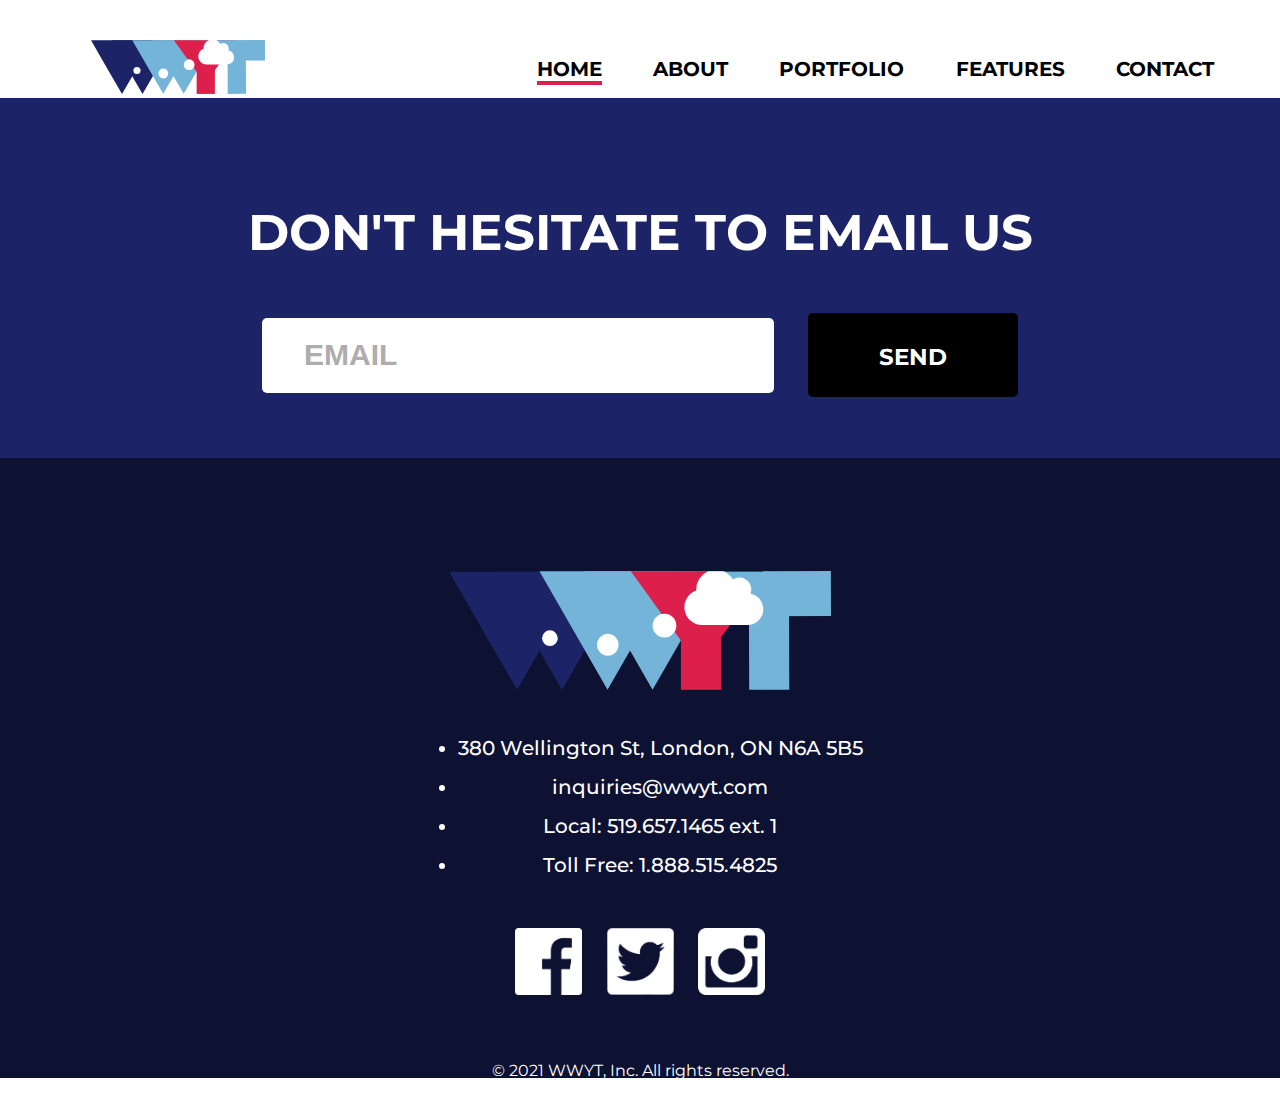
==== commit fc88f64c: "Updated html and css files" ====
--- a/index.html
+++ b/index.html
@@ -1,34 +1,33 @@
 <!DOCTYPE html>
 <html lang="en">
 
-<head>
-    <meta charset="UTF-8">
-    <meta name="viewport" content="width=device-width, initial-scale=1.0">
-    <meta http-equiv="X-UA-Compatible" content="ie=edge">
-
-    <link rel="stylesheet" href="css/reset.css">
-
-    <link rel="preconnect" href="https://fonts.googleapis.com">
-    <link rel="preconnect" href="https://fonts.gstatic.com" crossorigin>
-    <link href="https://fonts.googleapis.com/css2?family=Montserrat:wght@400;500;700;800;900&display=swap" rel="stylesheet">
-
-    <link rel="stylesheet" href="css/main.css">
-    <link rel="stylesheet" href="https://cdnjs.cloudflare.com/ajax/libs/font-awesome/5.15.4/css/all.min.css" integrity="sha512-1ycn6IcaQQ40/MKBW2W4Rhis/DbILU74C1vSrLJxCq57o941Ym01SwNsOMqvEBFlcgUa6xLiPY/NS5R+E6ztJQ==" crossorigin="anonymous" referrerpolicy="no-referrer">
-    <title>Portfolio Home</title>
-</head>
-
-<body>
-    <div id="portfolioContainer">
-        <h1 class="hidden">Portfolio Page</h1>
-        <header class="mainheader">
-            <h2 class="hidden">Main Header</h2>
-
-            <nav id="mainNav">
-                <h3 class="hidden">Main Navigation</h3>
-                <div class="logo">
-                    <h3 class="hidden">Logo</h3>
-                    <img class="headerLogo" src="images/logo/pc-logo-wwyt.svg" alt="logo">
-                </div>
+    <head>
+        <meta charset="UTF-8">
+        <meta name="viewport" content="width=device-width, initial-scale=1.0">
+        <meta http-equiv="X-UA-Compatible" content="ie=edge">
+    
+        <link rel="stylesheet" href="css/reset.css">
+    
+        <link rel="preconnect" href="https://fonts.googleapis.com">
+        <link rel="preconnect" href="https://fonts.gstatic.com" crossorigin>
+        <link href="https://fonts.googleapis.com/css2?family=Montserrat:wght@400;500;700;800;900&display=swap" rel="stylesheet">
+    
+        <link rel="stylesheet" href="css/main.css">
+        <title>Home Page</title>
+    </head>
+    
+    <body>
+        <div id="homeContainer">
+            <h1 class="hidden">Home Page</h1>
+            <header class="mainheader">
+                <h2 class="hidden">Main Header</h2>
+    
+                <nav id="mainNav">
+                    <h3 class="hidden">Main Navigation</h3>
+                    <div class="logo">
+                        <h3 class="hidden">Logo</h3>
+                        <img class="headerLogo" src="images/logo/pc-logo-wwyt.svg" alt="logo">
+                    </div>
 
                 <ul class="nav-links">
                     <li><a href="index.html" class="onPage">HOME</a></li>
@@ -37,7 +36,6 @@
                     <li><a href="feature.html" class="selected">FEATURES</a></li>
                     <li><a href="contact.html" class="selected">CONTACT</a></li>
                 </ul>
-
                 <div class="burger">
                     <div class="line1"></div>
                     <div class="line2"></div>
@@ -72,6 +70,8 @@
                 </div>
             </div>
 
+
+
             <div class="footerInfo">
 
                 <div class="footerLogo">
@@ -94,13 +94,11 @@
                                 <img src="images/sns-facebook.png" alt="facebook_icon">
                             </a>
                         </li>
-
                         <li>
                             <a href="https://www.twitter.com/">
                                 <img src="images/sns-twitter.png" alt="twitter_icon">
                             </a>
                         </li>
-
                         <li>
                             <a href="https://www.instagram.com/">
                                 <img src="images/sns-ins.png" alt="ins_icon">
@@ -114,6 +112,8 @@
                 </div>
             </div>
 
+
+
         </footer>
     </div>
     <script src="js/main.js"></script>
--- a/css/main.css
+++ b/css/main.css
@@ -356,6 +356,35 @@
     padding-bottom: 70px;
 }
 
+.portfolioShowingBox {
+    display: inline-block;
+}
+
+.portfolioContainerBox button {
+    margin-top: 80px;
+    width: 242px;
+    height: 75px;
+    padding: 15px;
+    font-size: 23px;
+    font-family: 'montserratbold', 'arial', 'calibri';
+    border-radius: 10px;
+    color: white;
+    background-color: #1c2366;
+}
+
+.portfolioContainerBox button:hover {
+    margin-top: 80px;
+    width: 242px;
+    height: 75px;
+    padding: 15px;
+    font-size: 23px;
+    font-family: 'montserratbold', 'arial', 'calibri';
+    border-radius: 10px;
+    color: white;
+    background-color: #DD1F4B;
+    transition: all 0.3s ease;
+}
+
 .PortfolioText {
     width: 670px;
     height: 155px;
@@ -384,13 +413,6 @@
     padding-bottom: 18px;
 }
 
-.PortfolioText h3:hover {
-    font-size: 35px;
-    font-family: 'montserratbold', 'arial', 'calibri';
-    padding-bottom: 18px;
-    transition: all .3s ease;
-}
-
 .PortfolioText p {
     font-size: 20px;
     font-family: 'montserratsemibold', 'arial', 'calibri';
@@ -441,79 +463,6 @@
     transition: all .3s ease;
 }
 
-/* Start slideshow css */
-
-.mySlides {
-    position: absolute;
-    left: 50%;
-    transform: translateX(-50%);
-    display: flex;
-    flex-direction: row;
-    justify-content: center;
-}
-
-.portfolioShowing {
-    display: flex;
-    justify-content: center;
-}
-
-.slide-container {
-    width: 1920px;
-    height: 601px;
-    position: relative;
-    /* overflow: hidden; */
-}
-
-.previous, .next {
-    display: inline-block;
-    position: absolute;
-    background-color: #eee;
-    top: 40%;
-    transform: translateY(-50%);
-    padding: 16px;
-    font-size: 20px;
-    cursor: pointer;
-    transition: 0.4s ease;
-}
-
-.previous:hover, .next:hover {
-    background-color: #DD1F4B;
-}
-
-.previous {
-    left: 0;
-}
-
-.next {
-    right: 0;
-}
-
-/* slideshow dots navigation */
-
-.navigation-dots {
-    display: flex;
-    flex-direction: row;
-    justify-content: center;
-    height: 32px;
-    align-items: center;
-    margin: 55px 0 0 0;
-}
-
-.dot {
-    background-color: #eee;
-    height: 25px;
-    width: 25px;
-    border: 2px solid #000;
-    border-radius: 50%;
-    margin: 0 5px;
-    cursor: pointer;
-    transition: all .4s ease;
-}
-
-.dot.active {
-    background-color: #000;
-}
-
 /* End of slider css */
 @media screen and (max-width: 768px) {
 
@@ -580,6 +529,18 @@
     border-top-right-radius: 10px;
 }
 
+.portfolioContainerBox button {
+    width: 158px;
+    height: 55px;
+    font-size: 16px;
+}
+    
+.porfolioContainerBox button:hover {
+    width: 158px;
+    height: 55px;
+    font-size: 16px;
+}
+
 .PortfolioText {
     width: 454px;
 }
@@ -704,20 +665,6 @@
 .messageContactUs p {
     font-size: 15px;
     line-height: 22px;
-}
-
-.messageContactUs button {
-    width: 99px;
-    height: 38px;
-    font-size: 13px;
-    padding-top: 10px;
-}
-
-.messageContactUs button:hover {
-    width: 99px;
-    height: 38px;
-    font-size: 13px;
-    padding-top: 10px;
 }
 }
 
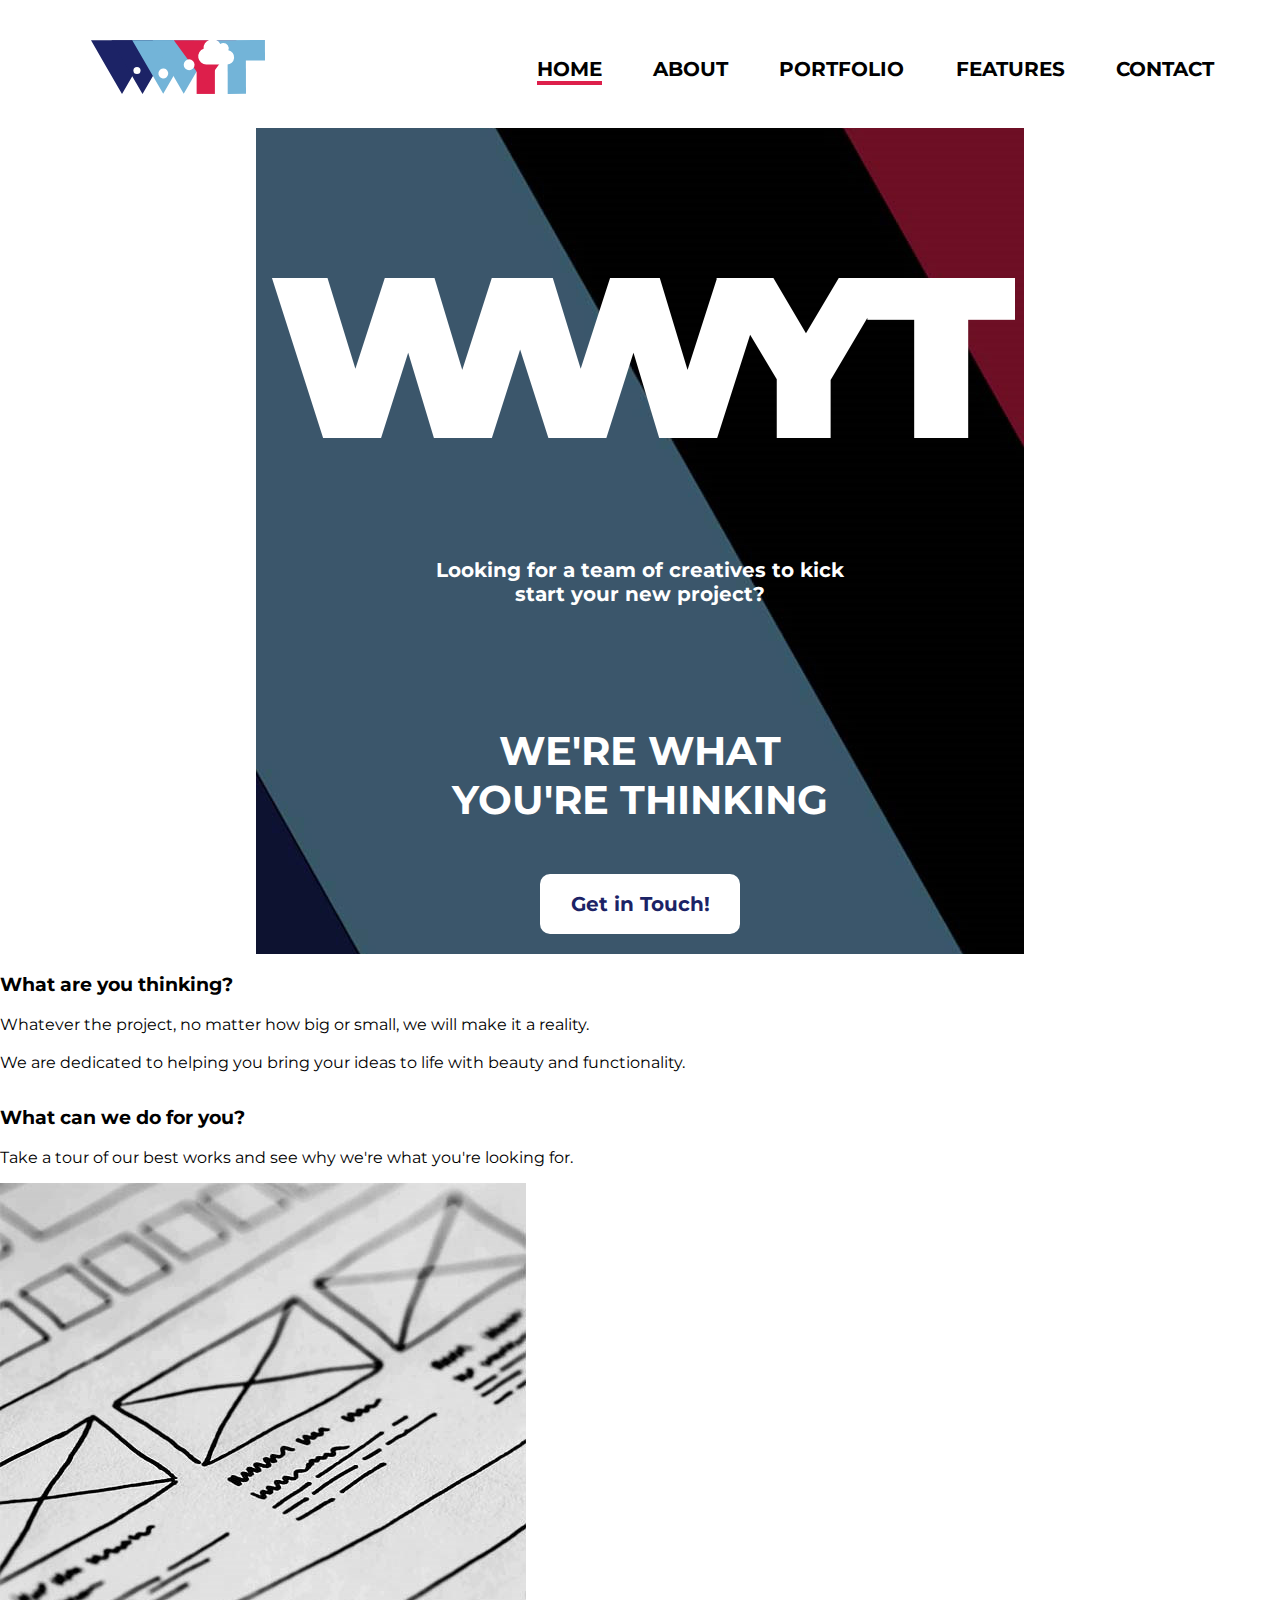
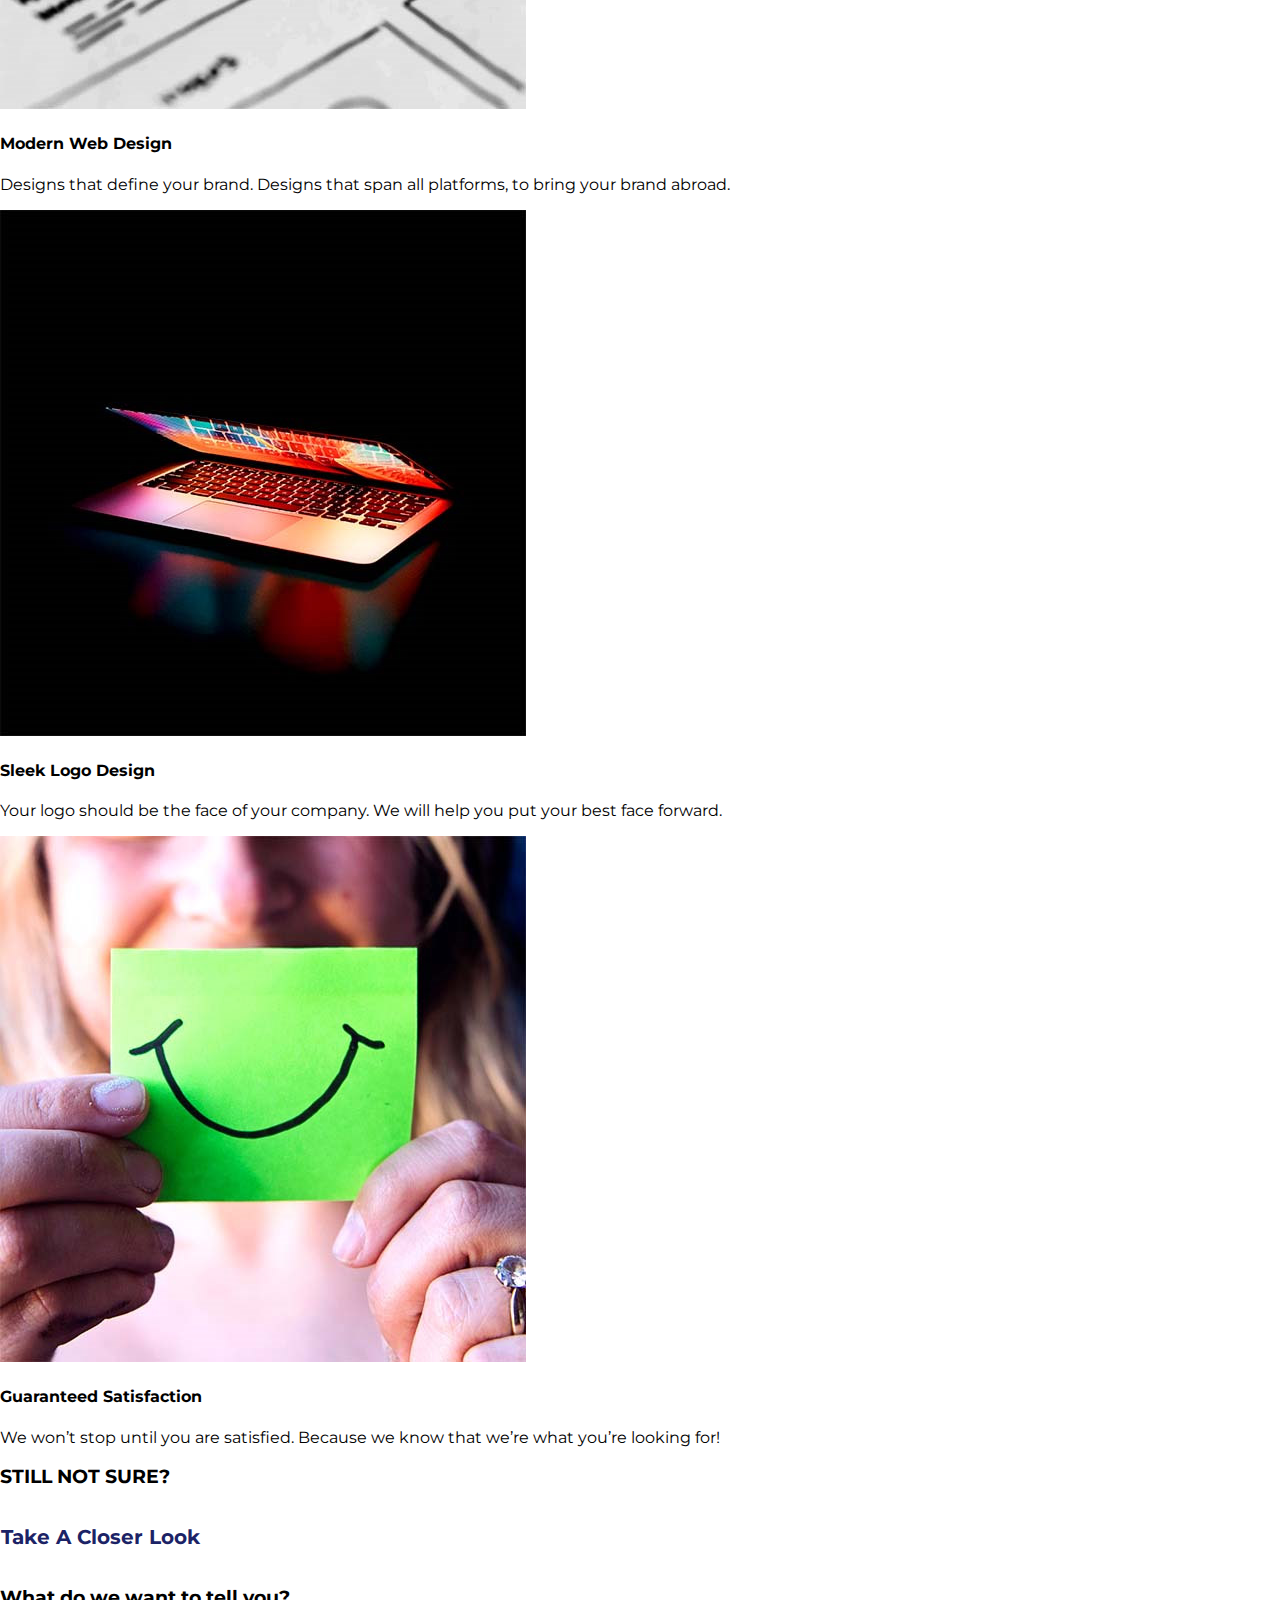
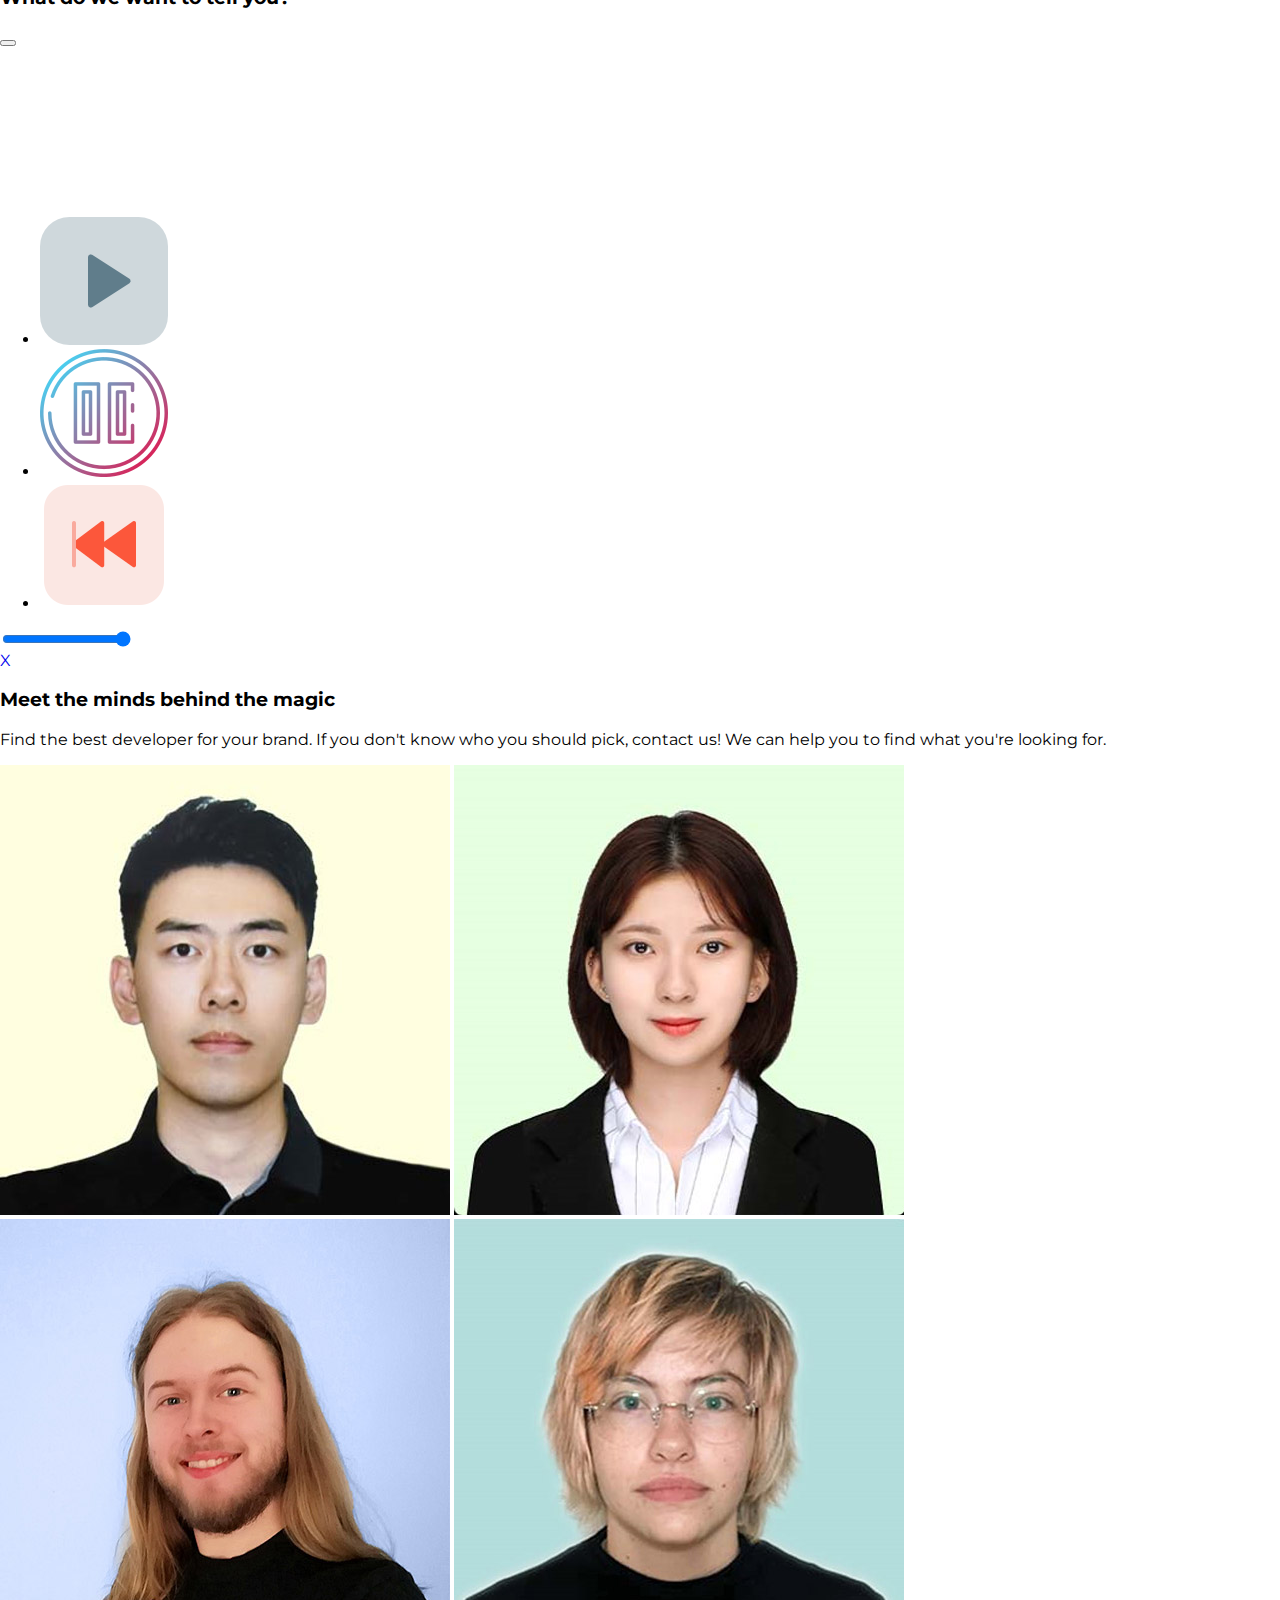
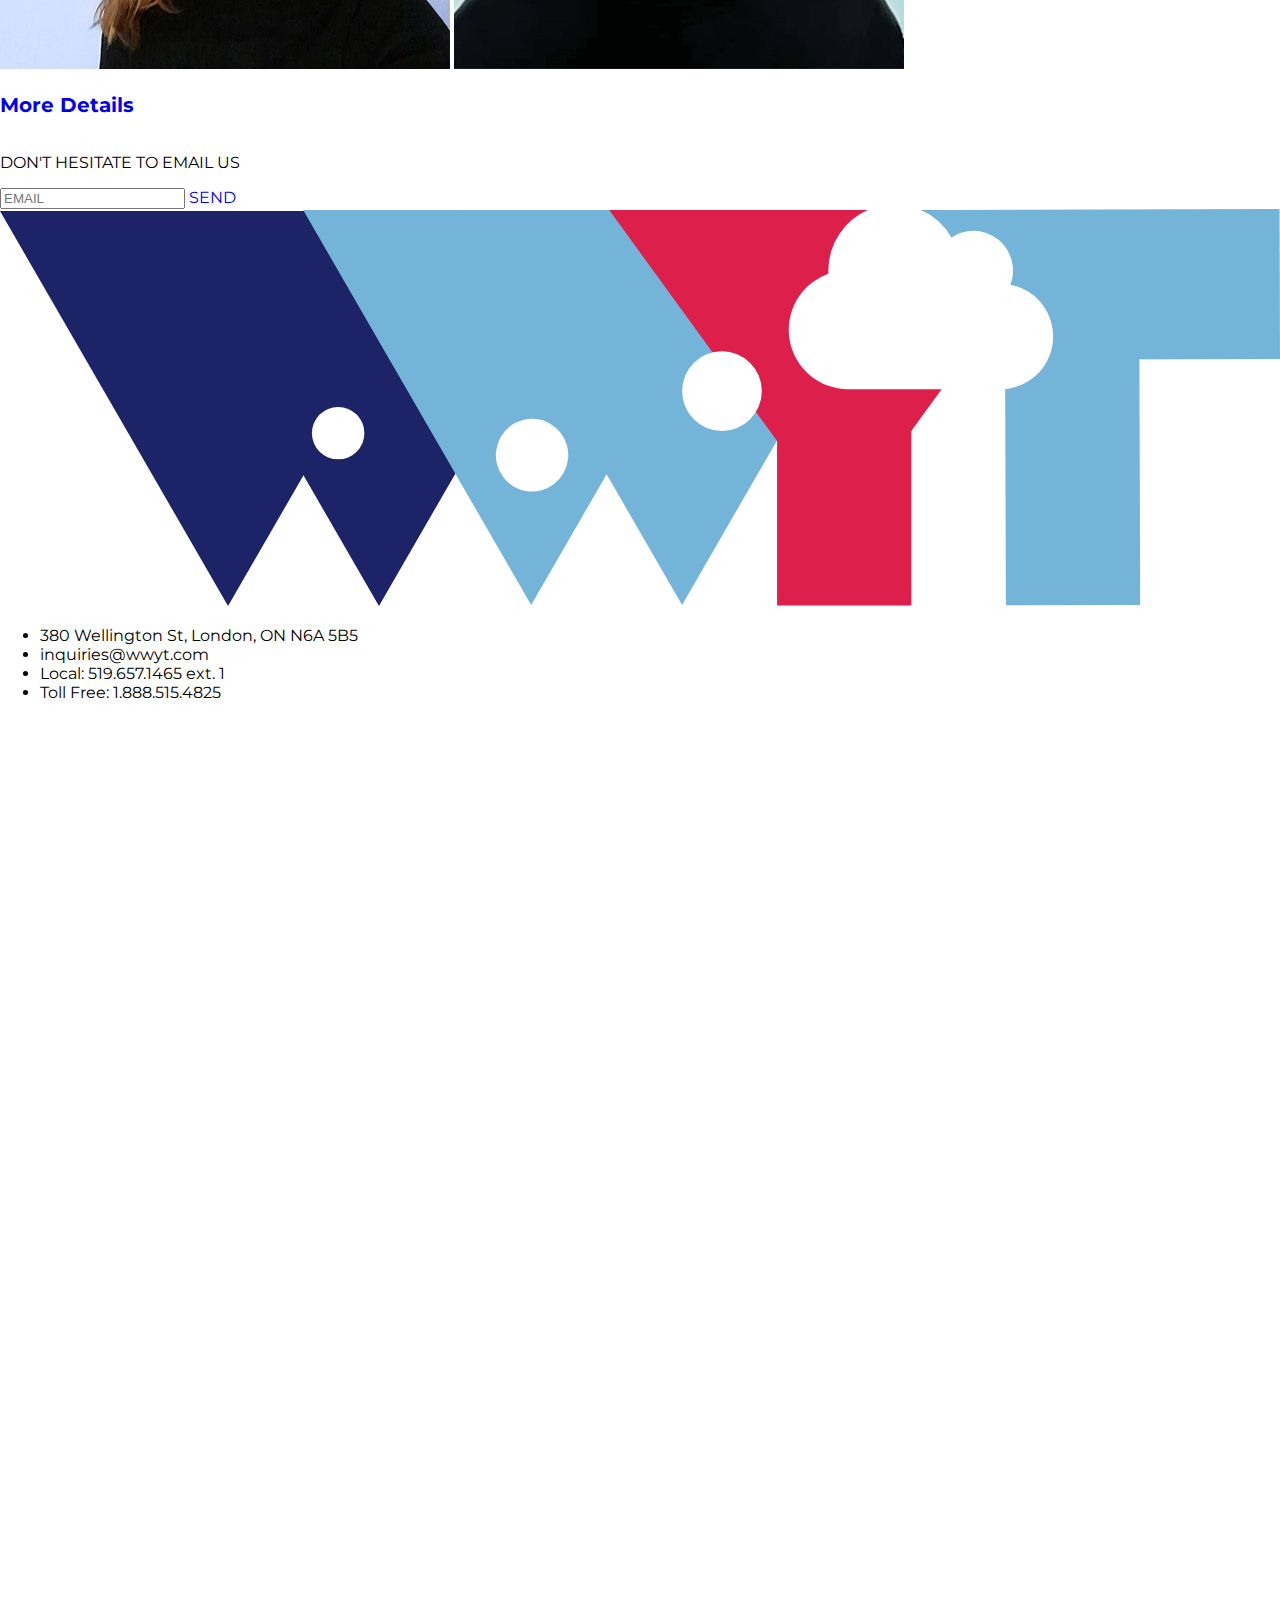
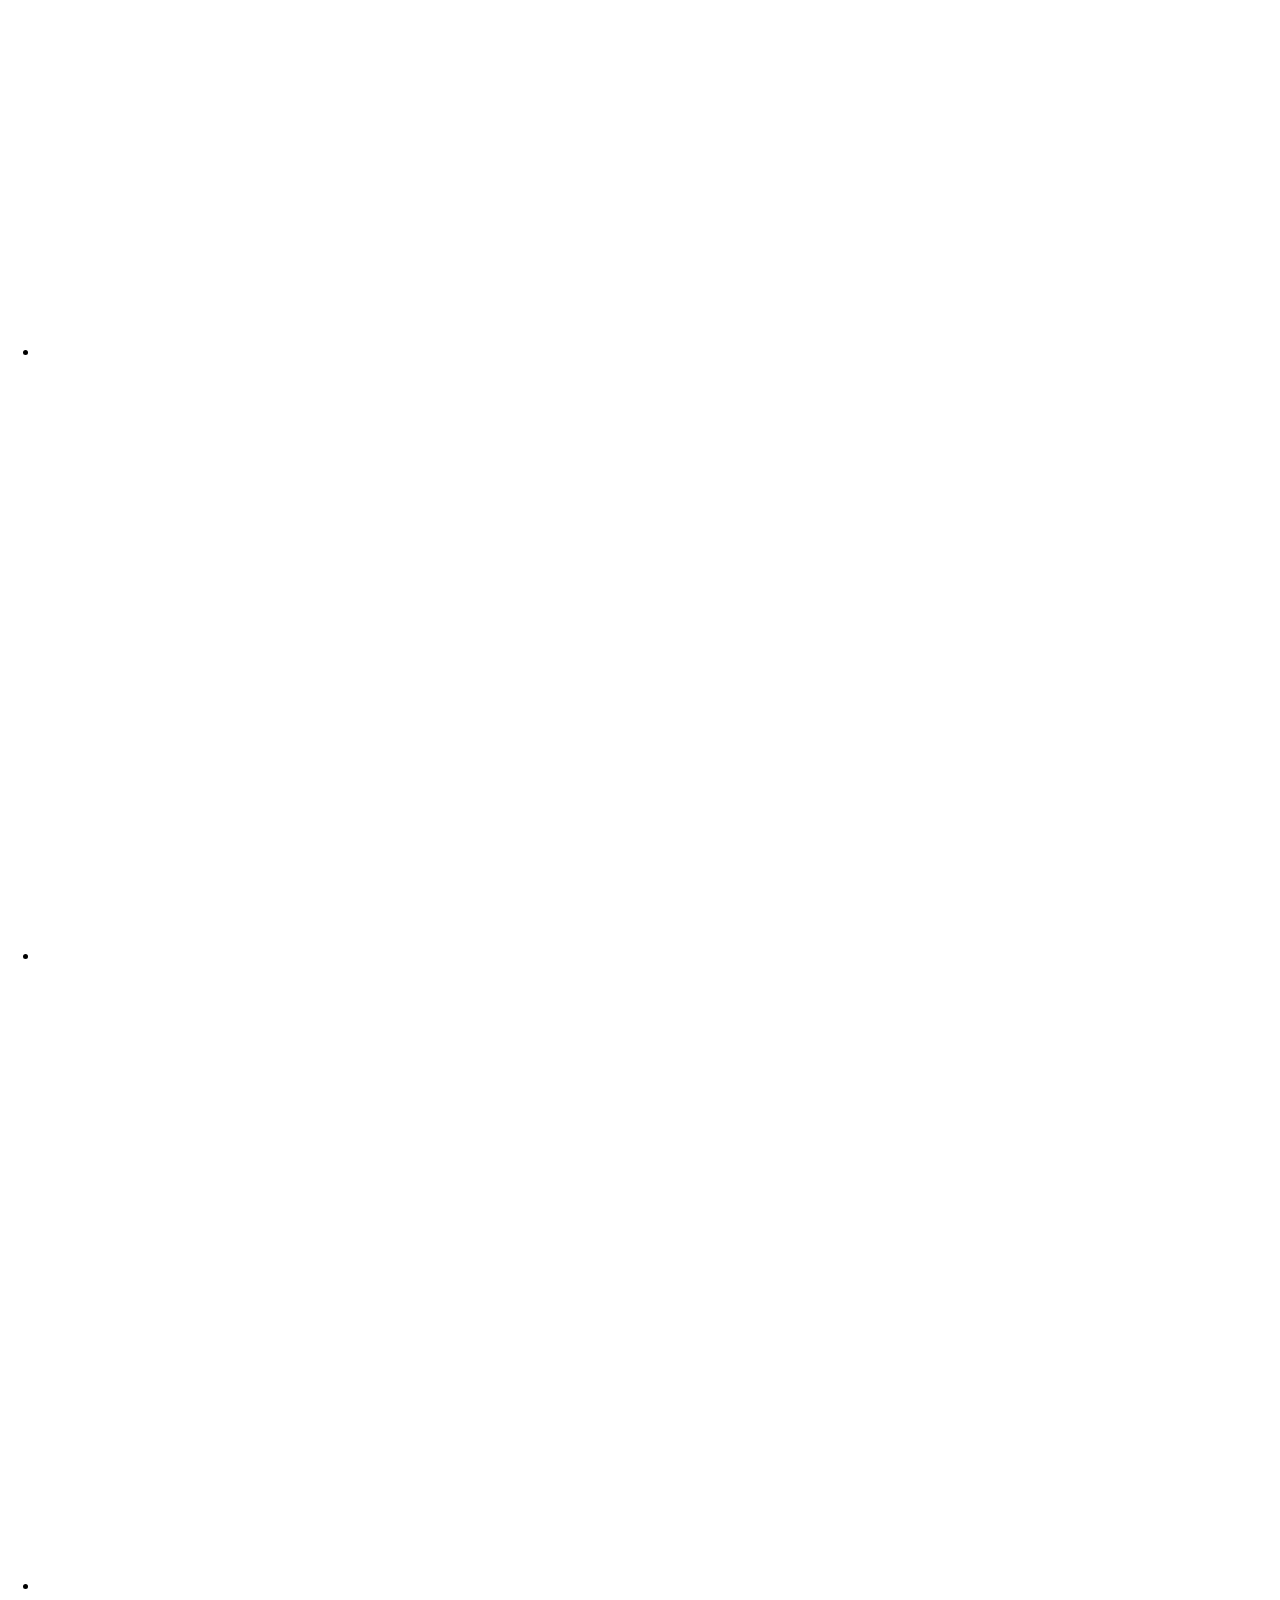
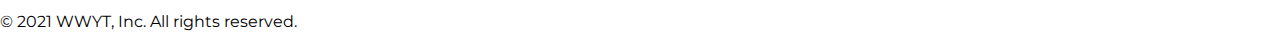
==== commit 056bd6ee: "Merge branch 'main' into dev.ysh.portfolioPage" ====
--- a/index.html
+++ b/index.html
@@ -1,6 +1,5 @@
 <!DOCTYPE html>
 <html lang="en">
-
     <head>
         <meta charset="UTF-8">
         <meta name="viewport" content="width=device-width, initial-scale=1.0">
@@ -48,7 +47,112 @@
 
 
         <!-- Home page Content start -->
-        <main class="homeContent">
+        <main class="homeContainer">
+            <h2 class="hidden">Home Page</h2>
+            <div class="eyecatcher">
+                <img id="wwytTitle" src="images/index_page/wwyt_title.png" alt="WWYT">
+                <p class="eyecatcherDetail">
+                    Looking for a team of creatives to kick<br>start your new project?
+                </p>
+                <h3 class="tagline">WE'RE WHAT<br>YOU'RE THINKING</h3>
+
+                <a href="contact.html">
+                    <div class="eyecatcherButton">
+                        <p class="buttontext">Get in Touch!</p>
+                    </div>
+                </a>
+            </div>
+
+            <div class="cloudSection">
+                <h3 class="cloudTitle">What are you thinking?</h3>
+                <p>Whatever the project, no matter how big or small, we will make it a reality.
+                    <br><br> We are dedicated to helping you bring your ideas to life with beauty and functionality. </p>
+            </div>
+
+            <section class="promoSection">
+                <h3 class="promoTitle">What can we do for you?</h3>
+                <p>Take a tour of our best works and see why we're what you're looking for.</p>
+
+                <div class="portfolioContainer">
+
+                    <div class="portfolio1">
+                        <img class="portfolioImage" src="images/index_page/webdesign526.jpg" alt="A sketched web wireframe">
+                        <div class="portfolioInfo">
+                            <h4 class="portfolioTitle">Modern Web Design</h4>
+                            <div class="blackLine"></div>
+                            <p class="portfolioDetail">Designs that define your brand. Designs that span all platforms, to bring your brand abroad.</p>
+                        </div>
+                    </div>
+
+                    <div class="portfolio2">
+                        <img class="portfolioImage" src="images/index_page/logodesign526.jpg" alt="A colourful glowing laptop">
+                        <div class="portfolioInfo">
+                            <h4 class="portfolioTitle">Sleek Logo Design</h4>
+                            <div class="blackLine"></div>
+                            <p class="portfolioDetail">Your logo should be the face of your company. We will help you put your best face forward.</p>
+                        </div>
+                    </div>
+
+                    <div class="portfolio3">
+                        <img class="portfolioImage" src="images/index_page/satisfaction526.jpg" alt="A woman holding a green post-it note with a smiley face">
+                        <div class="portfolioInfo">
+                            <h4 class="portfolioTitle">Guaranteed Satisfaction</h4>
+                            <div class="blackLine"></div>
+                            <p class="portfolioDetail">We won’t stop until you are satisfied. Because we know that we’re what you’re looking for!</p>
+                        </div>
+                    </div>
+
+                </div>
+                <h3 class="promoTitle">STILL NOT SURE?</h3>
+                <a href="portfolio.html">
+                    <div class="eyecatcherButton" id="closerlook">
+                        <p class="buttontext">Take A Closer Look</p>
+                    </div>
+                </a>
+            </section>
+
+            <section class="videoBox">
+                <h2 class="hidden">Video</h2>
+                <h3 class="promoTitle">What do we want to tell you?</h3>
+                <div class="videoHolder">
+                    <button class="videoButton"></button>
+                </div>
+                <div class="videoLightBox">
+                    <video src="video/WWYT_Promotionnal_VIDEO.mp4"></video>
+                    <div class=" videoControl">
+                        <ul>
+                            <li><img class="playButton" src="images/index_page/play-button.png" alt="play-button"></li>
+                            <li><img class="pauseButton" src="images/index_page/stop-button.png" alt="pause-button"></li>
+                            <li><img class="rewindButton" src="images/index_page/rewind-button.png" alt="rewind"></li>
+
+                        </ul>
+                        <input id="volume-control" type="range" min="0" max="100" value="100" step="1">
+
+                    </div>
+                    <a href="#" class="videoClose">X</a>
+                </div>
+                <!-- <video class="indexVideo" src="video/WWYT_Promotionnal_VIDEO.mp4"></video> -->
+            </section>
+
+            <section class="aboutSection">
+                <h2 class="hidden">About the Team</h2>
+                <h3 class="cloudTitle">Meet the minds behind the magic</h3>
+                <p>Find the best developer for your brand. If you don't know who you should pick, contact us! We can help you to find what you're looking for.</p>
+
+                <div class="faces">
+                    <img src="images/index_page/naigong_portrait_450.jpg" alt="">
+                    <img src="images/index_page/hyeon_portrait_450.jpg" alt="">
+                    <img src="images/index_page/edward_portrait_450.jpg" alt="">
+                    <img src="images/index_page/breanna_portrait_450.jpg" alt="">
+                </div>
+
+                <a href="about.html">
+                    <div class="aboutButton">
+                        <p class="buttontext">More Details</p>
+                    </div>
+                </a>
+            </section>
+
         </main>
         <!-- Home page Content end -->
 
@@ -117,6 +221,7 @@
         </footer>
     </div>
     <script src="js/main.js"></script>
+    <script src="js/video.js"></script>
 </body>
 
 </html>--- a/css/main.css
+++ b/css/main.css
@@ -73,6 +73,7 @@
     flex-direction: column;
     background-color: white;
     margin-top: 40px;
+    margin-bottom: 30px;
 }
 
 a {
@@ -82,7 +83,6 @@
 button {
     cursor: pointer;
 }
-
 .headerLogo {
     width: 50%;
     margin-left: 50px;
@@ -171,7 +171,7 @@
     background-color: #DD1F4B;
     margin: 5px;
     transition: all 0.5s ease;
-    border-radius: 10px;
+    border-radius: 3px;
 }
 
 @media screen and (max-width: 800px) {
@@ -182,7 +182,7 @@
         position: fixed;
         right: 0px;
         height: 50vh;
-        top: 8.2rem;
+        top: 7rem;
         background-color: white;
         display: flex;
         flex-direction: column;
@@ -238,15 +238,61 @@
     display: grid;
 }
 
-
-/* -------------------------------- HOME PAGE END ------------------------------ */
-
-
-/* -------------------------------- ABOUT PAGE ------------------------------ */
-
-
-/* -------------------------------- ABOUT PAGE END------------------------------ */
-
+.eyecatcher {
+    width: auto;
+    height: 826px;
+    padding: 100px;
+    background-image: url(../images/eyecatcher_tablet.jpg);
+    background-repeat: no-repeat;
+    background-position: center;
+    overflow: hidden;
+    display: flex;
+    flex-direction: column;
+    align-items: center;
+}
+
+#wwytTitle {
+    margin-bottom: 100px;
+    margin-top: 50px;
+}
+
+.eyecatcherDetail {
+    font-weight: bold;
+    font-size: 20px;
+    color: #fff;
+    text-align: center;
+    margin-bottom: 80px;
+}
+
+.tagline {
+    font-weight: bolder;
+    font-size: 40px;
+    text-align: center;
+    color: #fff;
+    margin-bottom: 50px;
+}
+
+.eyecatcherButton {
+    background-color: #fff;
+    width: 200px;
+    height: 60px;
+    display: flex;
+    flex-direction: row;
+    justify-content: center;
+    align-items: center;
+    border-radius: 10px;
+    color: #1C2366;
+}
+
+.buttontext {
+    font-weight: bold;
+    font-size: 20px;
+}
+
+.eyecatcherButton:hover {
+    background-color: #1C2366;
+    color: #fff;
+}
 
 /* -------------------------------- PORTFOLIO PAGE ------------------------------ */
 .tablet, .mobile {
@@ -666,47 +712,169 @@
     font-size: 15px;
     line-height: 22px;
 }
-}
-
-/* -------------------------------- PORTFOLIO PAGE END------------------------------ */
-
-
-/* -------------------------------- FEATURE PAGE ------------------------------ */
-
-
-/* -------------------------------- PORTFOLIO PAGE END ------------------------------ */
-
-
-/* -------------------------------- CONTACT PAGE ------------------------------ */
-
-
-/* -------------------------------- CONTACT PAGE END------------------------------ */
-
+  
+.cloudSection {
+    background-image: url(../images/index_page/backgroundcloud.jpg);
+    background-repeat: no-repeat;
+    background-position: center;
+    overflow: hidden;
+    width: auto;
+    height: 330px;
+    display: flex;
+    flex-direction: column;
+    align-items: center;
+    justify-content: space-around;
+    padding: 100px;
+}
+
+.cloudTitle {
+    color: #1C2366;
+    font-weight: bolder;
+    font-size: 40px;
+    text-align: center;
+}
+
+.cloudSection p {
+    text-align: center;
+    font-size: 20px;
+    margin-top: 30px;
+    max-width: 330px;
+}
+
+.promoSection {
+    background-color: #1C2366;
+    display: flex;
+    flex-direction: column;
+    align-items: center;
+}
+
+.promoTitle {
+    color: #C0D8EB;
+    font-weight: bolder;
+    font-size: 40px;
+    text-align: center;
+    margin: 50px 0px 20px 0px;
+    max-width: 300px;
+}
+
+.promoTitle+p {
+    font-weight: bold;
+    color: #fff;
+    font-size: 20px;
+    text-align: center;
+    max-width: 400px;
+}
+
+.portfolioContainer {
+    display: grid;
+    grid-template-columns: 1fr;
+    grid-template-rows: 1fr 1fr 1fr;
+    grid-gap: 30px;
+    margin-top: 30px;
+}
+
+.portfolioImage {
+    width: 190px;
+    height: 190px;
+    border-radius: 10px 10px 0px 0px;
+}
+
+.portfolioInfo {
+    width: 190px;
+    height: 190px;
+    border-radius: 0px 0px 10px 10px;
+    background-color: #73B4D8;
+    padding: 20px;
+    display: flex;
+    flex-direction: column;
+    align-items: center;
+    justify-content: space-around;
+}
+
+.portfolioTitle {
+    color: #1C2366;
+    font-weight: bold;
+    font-size: 1em;
+    text-align: center;
+}
+
+.blackLine {
+    width: 40px;
+    height: 5px;
+    background-color: #1C2366;
+}
+
+.portfolioDetail {
+    text-align: center;
+    font-weight: normal;
+    font-size: 15px;
+    color: #000;
+}
+
+#closerlook {
+    width: 250px;
+}
+
+.videoBox {
+    display: flex;
+    flex-direction: column;
+    background-color: #1C2366;
+    align-items: center;
+}
 
 /* ------------for footer ------------*/
-
-/* ------------for footer ------------*/
-
 footer {
+.indexVideo {
+    width: 400px;
+    margin: 30px 0px 50px 0px;
+}
+
+.aboutSection {
+    background-image: url(../images/index_page/backgroundcloud.jpg);
+    background-repeat: no-repeat;
+    background-position: center;
+    overflow: hidden;
+    width: auto;
     display: flex;
     flex-direction: column;
-    text-align: center;
-}
-
-.footerEmail {
-    height: 360px;
-    background-color: #1c2366;
-}
-
-.footerEmail p {
-    color: white;
-    font-size: 50px;
-    font-weight: bold;
-    margin-top: 104px;
-}
-
-.footerSend {
-    margin-top: 47px;
+    align-items: center;
+    justify-content: center;
+    padding-top: 50px;
+}
+
+.aboutSection>.cloudTitle {
+    max-width: 400px;
+}
+
+.aboutSection p {
+    text-align: center;
+    font-size: 20px;
+    margin-top: 30px;
+    max-width: 330px;
+}
+
+.faces {
+    display: grid;
+    grid-template-columns: 1fr 1fr;
+    grid-template-rows: 1fr 1fr;
+    grid-gap: 30px;
+}
+
+.faces img {
+    width: 165px;
+    border-radius: 200px;
+}
+
+.aboutButton {
+    background-color: #1C2366;
+    width: 200px;
+    height: 60px;
+    border-radius: 10px;
+    color: #fff;
+    margin: 30px 0px 50px 0px;
+    display: flex;
+    justify-content: center;
+    align-items: center;
 }
 
 .inputhomeArea {
@@ -715,28 +883,133 @@
     border: none;
     border-radius: 5px;
     font-size: 30px;
-}
-
-body input::placeholder {
+.aboutButton p {
+    margin-top: 0px;
+}
+
+.aboutButton:hover {
+    background-color: #fff;
+    color: #1C2366;
+}
+
+
+/* TABLET SIZE - HOME PAGE ================================ */
+
+@media screen and (min-width: 800px) {
+    .eyecatcher {
+        height: 910px;
+        background-image: url(../images/eyecatcher_desktop.jpg);
+    }
+    .eyecatcherDetail {
+        font-size: 30px;
+    }
+    .tagline {
+        font-size: 62px;
+    }
+    .cloudSection {
+        height: 415px;
+    }
+    .cloudSection p {
+        max-width: 550px;
+    }
+    .promoTitle+p {
+        font-size: 30px;
+        max-width: 700px;
+    }
+    .promoTitle {
+        max-width: 550px;
+    }
+    .portfolioContainer {
+        grid-template-columns: 1fr 1fr 1fr;
+        grid-template-rows: 1fr;
+    }
+    .indexVideo {
+        width: 610px;
+    }
+    .faces img {
+        width: 295px;
+    }
+}
+
+
+/* DESKTOP SIZE - HOME PAGE =============================== */
+
+@media screen and (min-width: 1140px) {
+    .eyecatcher {
+        height: 915px;
+        padding: 50px;
+    }
+    .eyecatcherDetail {
+        font-size: 40px;
+    }
+    .tagline {
+        font-size: 95px;
+    }
+    .cloudSection {
+        height: 640px;
+    }
+    .cloudSection p {
+        text-align: center;
+        font-size: 30px;
+        max-width: 775px;
+    }
+    .promoTitle {
+        margin-top: 100px;
+        font-size: 50px;
+        max-width: 800px;
+    }
+    .portfolioImage {
+        width: 300px;
+        height: 300px;
+    }
+    .portfolioInfo {
+        width: 300px;
+    }
+    .indexVideo {
+        width: 1050px;
+    }
+    .aboutSection>.cloudTitle {
+        max-width: 800px;
+    }
+    .faces {
+        grid-template-columns: 1fr 1fr 1fr 1fr;
+        grid-auto-rows: 1fr;
+        height: 250px;
+    }
+    .faces img {
+        width: 250px;
+    }
+}
+
+
+/* -------------------------------- HOME PAGE END ------------------------------ */
+
+
+/* -------------------------------- ABOUT PAGE ------------------------------ */
+
+
+/* --------------------about page content start-------------------------- */
+
+
+/* ------------about page banner------------ */
+
+.aboutBanner {
+    background: url(../images/about_page/pc-banner-about.png);
+    background-repeat: no-repeat;
+    background-size: cover;
+    background-position: center;
+    margin-top: 50px;
+    height: 915px;
+}
+
+.aboutBanner p {
+    font-size: 95px;
+    text-align: center;
     font-weight: bold;
-    color: #ADADAD;
-    padding-left: 40px;
-}
-
-.footerSend a {
-    display: inline-block;
-    width: 210px;
-    padding: 30px 70px 26px 70px;
-    background-color: black;
-    border: none;
-    border-radius: 5px;
     color: white;
-    font-size: 23px;
-    font-weight: bold;
-    text-align: center;
-    margin-left: 30px;
-}
-
+    padding-top: 400px;
+}
+  
 .footerInfo {
     background-color: #0D1132;
     height: 620px;
@@ -752,21 +1025,87 @@
     margin-top: 130px;
     margin-bottom: 30px;
     text-align: center;
-}
-
-.footerContact ul li {
+
+/* ------------about page banner end------------ */
+
+
+/* --------------- wwyt Intro ------------------ */
+
+.wwytIntro {
+    width: 100%;
+    height: 1080px;
+    display: flex;
+    flex-direction: row;
+    background-color: #1C2366;
+}
+
+.leftIntro {
+    width: 50%;
+    height: 1080px;
+    background: url(../images/about_page/pc-about-computer-intro.jpg);
+    background-repeat: no-repeat;
+    background-size: cover;
+    background-position: center;
+}
+
+.rightIntro {
+    width: 50%;
+    height: 1080px;
+    display: flex;
+    flex-direction: column;
     color: white;
-    font-size: 20px;
-    font-weight: 500;
-    margin-bottom: 15px;
-}
-
-.SocialMedia {
-    text-align: center;
+    display: flex;
+    justify-content: center;
+    align-items: center;
+}
+
+.rightIntroBox {
+    width: 70%;
+    height: 792px;
+    margin: 0 auto;
+}
+
+.rightIntro h3 {
+    font-size: 55px;
+    font-weight: bold;
+    text-align: right;
+}
+
+.rightIntro h4 {
+    font-size: 43px;
+    font-weight: bold;
+    text-align: right;
     margin-top: 35px;
 }
 
-.SocialMedia ul {
+.rightIntro p {
+    font-size: 25px;
+    text-align: justify;
+}
+
+.rightIntro p:nth-child(3) {
+    margin-top: 125px;
+    text-indent: 30px;
+    line-height: 32px;
+}
+
+.rightIntro p:nth-child(4) {
+    margin-top: 50px;
+    text-indent: 30px;
+    line-height: 32px;
+}
+
+.rightIntro p:nth-child(5) {
+    margin-top: 50px;
+}
+
+
+/*-------------- wwyt Intro end ----------------- */
+
+
+/* --------------------------- Bio start -------------------------- */
+
+.teamBio {
     display: flex;
     flex-direction: row;
     flex-wrap: wrap;
@@ -787,6 +1126,1259 @@
     margin-top: 50px;
 }
 
+    flex-direction: column;
+}
+
+.bioSlogan {
+    width: 100%;
+    height: 533px;
+    display: flex;
+    flex-direction: column;
+    text-align: center;
+}
+
+.bioSlogan h3 {
+    font-size: 65px;
+    font-weight: bold;
+    color: #1C2366;
+    margin-top: 200px;
+}
+
+.bioSlogan h4 {
+    font-size: 30px;
+    color: black;
+}
+
+.bioSlogan h4:nth-child(2) {
+    margin-top: 30px;
+}
+
+.bioSlogan h4:nth-child(3) {
+    margin-top: 10px;
+}
+
+.teamPortraitButton {
+    width: 100%;
+}
+
+.teamPortraitButton ul li {
+    float: left;
+}
+
+.wang,
+.yeom,
+.willems,
+.trachsell {
+    width: 50%;
+    height: 50%;
+    position: relative;
+}
+
+.hoverText {
+    position: absolute;
+    top: 0;
+    bottom: 0;
+    left: 0;
+    right: 0;
+    height: 100%;
+    width: 100%;
+    opacity: 0;
+    transition: ease-in-out 0.6s;
+    background-color: rgba(255, 255, 255, .15);
+    backdrop-filter: blur(8px);
+}
+
+.overlay {
+    position: absolute;
+    font-size: 50px;
+    text-align: center;
+    top: 50%;
+    left: 50%;
+    transform: translate(-50%, -50%);
+    color: #1C2366;
+    -webkit-text-stroke: 2px #fff;
+    text-shadow: 0px 0px 6px rgba(255, 255, 255, 0.7);
+    font-weight: bold;
+}
+
+.photo:hover .hoverText {
+    opacity: 90%;
+    transform: scale(1.01);
+    filter: brightness(110%);
+    cursor: pointer;
+}
+
+
+/* ------------------ portrait dynamic part ------------------- */
+
+
+/* --------------- light box style------------- */
+
+.teamBio {
+    position: relative;
+}
+
+.lightBox {
+    width: 100%;
+    height: 1080px;
+    background: url(../images/about_page/pc_lightBox_background.png);
+    background-repeat: no-repeat;
+    background-size: cover;
+    background-position: center;
+    display: flex;
+    flex-direction: row;
+    position: absolute;
+    left: 0;
+    top: 35%;
+    display: none;
+}
+
+.show-lightbox {
+    display: block;
+}
+
+.lightBoxButton {
+    display: flex;
+    flex-direction: column;
+    float: right;
+    position: absolute;
+    left: 90%;
+    top: 0;
+}
+
+.lightBox .close {
+    margin-top: 85px;
+    font-size: 30px;
+    color: white;
+    text-decoration: none;
+    text-align: center;
+    line-height: 45px;
+    width: 45px;
+    height: 45px;
+    background-color: #1C2366;
+}
+
+.close:hover {
+    color: #DD1F4B;
+    transition: .5s;
+}
+
+.lightBox .next {
+    margin-top: 392px;
+    font-size: 30px;
+    color: white;
+    text-decoration: none;
+    text-align: center;
+    line-height: 45px;
+    width: 45px;
+    height: 45px;
+    background-color: #1C2366;
+}
+
+
+/* ------------------------------------- */
+
+.lightBoxBio {
+    display: flex;
+    flex-direction: row;
+    width: 78%;
+    height: 700px;
+    margin-top: 135px;
+    margin-left: 200px;
+}
+
+.leftBox {
+    width: 36%;
+    height: 700px;
+    text-align: center;
+}
+
+#portraitContainer {
+    width: 530px;
+    height: 530px;
+    -moz-border-radius: 265px;
+    -webkit-border-radius: 265px;
+    border-radius: 265px;
+    background-image: url(../images/about_page/001.jpg);
+    background-repeat: no-repeat;
+    background-size: cover;
+    background-position: center;
+}
+
+.bio-name {
+    font-size: 30px;
+    color: black;
+    font-weight: bold;
+    margin-top: 60px;
+}
+
+.bio-email {
+    font-size: 20px;
+    margin-top: 20px;
+}
+
+.bio-phone {
+    font-size: 20px;
+    margin-top: 10px;
+}
+
+
+/* ------------------------------------ */
+
+.rightBox {
+    width: 60%;
+    height: 80%;
+    position: relative;
+    margin-left: 150px;
+}
+
+.bio-Info {
+    font-size: 20px;
+    line-height: 40px;
+    text-indent: 50px;
+}
+
+.contactButton {
+    display: block;
+    width: 210px;
+    height: 75px;
+    background-color: #1C2366;
+    border-radius: 7px;
+    color: white;
+    font-size: 23px;
+    font-weight: bold;
+    text-align: center;
+    line-height: 75px;
+    position: absolute;
+    left: 0;
+    right: 0;
+    margin: auto;
+    margin-top: 100px;
+}
+
+.contactButton:hover {
+    filter: brightness(120%);
+    transition: ease-in-out 1s;
+    color: #DD1F4B;
+}
+
+
+/* --------------------------- Bio end  --------------------------- */
+
+
+/* ------------------- About page media query kick in -------------------*/
+
+
+/* for banner img */
+
+@media screen and (max-width:428px) {
+    .aboutBanner {
+        background: url(../images/about_page/m-banner-about.jpg);
+        background-repeat: no-repeat;
+        background-size: cover;
+        background-position: center;
+        height: 826px;
+    }
+}
+
+@media screen and (max-width:768px) {
+    .aboutBanner {
+        background: url(../images/about_page/t-banner-about.jpg);
+        background-repeat: no-repeat;
+        background-size: cover;
+        background-position: center;
+        height: 1240px;
+    }
+}
+
+
+/* for banner h3 */
+
+@media screen and (max-width:768px) {
+    .aboutBanner p {
+        font-size: 80px;
+    }
+}
+
+@media screen and (max-width:428px) {
+    .aboutBanner p {
+        font-size: 45px;
+    }
+}
+
+
+/* for wwytIntro */
+
+@media screen and (max-width:1436px) {
+    .rightIntro h3 {
+        font-size: 50px;
+        font-weight: bold;
+        text-align: right;
+    }
+    .rightIntro h4 {
+        font-size: 40px;
+        font-weight: bold;
+        text-align: right;
+        margin-top: 30px;
+    }
+    .rightIntro p:nth-child(3) {
+        margin-top: 100px;
+        text-indent: 30px;
+        line-height: 28px;
+    }
+    .rightIntro p {
+        font-size: 23px;
+        text-align: justify;
+    }
+    .rightIntro p:nth-child(4) {
+        margin-top: 45px;
+        text-indent: 30px;
+        line-height: 28px;
+    }
+    .rightIntro p:nth-child(5) {
+        margin-top: 50px;
+    }
+}
+
+@media screen and (max-width:1300px) {
+    .rightIntro h3 {
+        font-size: 40px;
+        font-weight: bold;
+        text-align: right;
+    }
+    .rightIntro h4 {
+        font-size: 30px;
+        font-weight: bold;
+        text-align: right;
+        margin-top: 20px;
+    }
+    .rightIntro p:nth-child(3) {
+        margin-top: 80px;
+        text-indent: 30px;
+        line-height: 27px;
+    }
+    .rightIntro p {
+        font-size: 23px;
+        text-align: justify;
+    }
+}
+
+@media screen and (max-width:980px) {
+    .rightIntro h3 {
+        font-size: 38px;
+        font-weight: bold;
+        text-align: right;
+    }
+    .rightIntro h4 {
+        font-size: 25px;
+        font-weight: bold;
+        text-align: right;
+        margin-top: 20px;
+    }
+    .rightIntro p:nth-child(3) {
+        margin-top: 50px;
+        text-indent: 30px;
+        line-height: 25px;
+    }
+    .rightIntro p {
+        font-size: 22px;
+        text-align: justify;
+    }
+    .rightIntro p:nth-child(4) {
+        margin-top: 40px;
+        text-indent: 30px;
+        line-height: 25px;
+    }
+    .rightIntro p:nth-child(5) {
+        margin-top: 50px;
+    }
+}
+
+@media screen and (max-width:800px) {
+    .leftIntro {
+        display: none;
+    }
+    .rightIntro {
+        width: 100%;
+        height: 906px;
+    }
+    .rightIntroBox {
+        width: 80%;
+        margin: 0 auto;
+    }
+    .rightIntroBox h3 {
+        text-align: center;
+        font-size: 60px;
+        margin-top: 132px;
+        margin-bottom: 20px;
+    }
+    .rightIntroBox h4 {
+        text-align: center;
+        font-size: 35px;
+        margin-bottom: 60px;
+    }
+    .rightIntroBox p {
+        font-size: 23px;
+    }
+    .rightIntroBox p:nth-child(3) {
+        line-height: 30px;
+    }
+    .rightIntroBox p:nth-child(4) {
+        line-height: 28px;
+        margin-top: 50px;
+    }
+}
+
+@media screen and (max-width:640px) {
+    .rightIntroBox h3 {
+        text-align: center;
+        font-size: 35px;
+        margin-top: 100px;
+        margin-bottom: 20px;
+    }
+}
+
+@media screen and (max-width:500px) {
+    .leftIntro {
+        display: none;
+    }
+    .rightIntro {
+        width: 100%;
+        height: 594px;
+    }
+    .rightIntroBox {
+        width: 80%;
+        margin: 0 auto;
+    }
+    .rightIntroBox h3 {
+        text-align: center;
+        font-size: 35px;
+        margin-top: 132px;
+        margin-bottom: 20px;
+    }
+    .rightIntroBox h4 {
+        text-align: center;
+        font-size: 19px;
+        margin-bottom: 26px;
+    }
+    .rightIntroBox p {
+        font-size: 15px;
+    }
+    .rightIntroBox p:nth-child(3) {
+        line-height: 40px;
+    }
+    .rightIntroBox p:nth-child(4) {
+        line-height: 40px;
+        margin-top: 50px;
+    }
+}
+
+
+/* for team bio slogan */
+
+@media screen and (max-width:800px) {
+    .bioSlogan {
+        height: 350px;
+    }
+    .bioSlogan h3 {
+        font-size: 40px;
+        margin-top: 125px;
+    }
+    .bioSlogan h4 {
+        font-size: 18px;
+    }
+    .teamBio {
+        margin-bottom: 100px;
+    }
+}
+
+@media screen and (max-width:620px) {
+    .bioSlogan h3 {
+        font-size: 40px;
+        margin-top: 100px;
+    }
+    .bioSlogan h4 {
+        font-size: 18px;
+    }
+    .teamBio {
+        margin-bottom: 100px;
+    }
+}
+
+
+/* for teamBio portrait */
+
+@media screen and (max-width:768px) {
+    .overlay {
+        font-size: 40px;
+    }
+}
+
+@media screen and (max-width:428px) {
+    .teamPortraitButton {
+        margin-bottom: 0;
+    }
+    .teamPortraitButton ul {
+        display: flex;
+        flex-direction: column;
+    }
+    .teamPortraitButton ul li {
+        width: 346px;
+        height: 346px;
+        margin: 0 auto;
+    }
+    .overlay {
+        font-size: 30px;
+        top: 50%;
+        left: 50%;
+        height: 346px;
+        margin-top: 110px;
+    }
+}
+
+
+/* for lightbox  */
+
+@media screen and (max-width:1640px) {
+    .lightBoxBio {
+        margin-left: 100px;
+    }
+    #portraitContainer {
+        width: 450px;
+        height: 450px;
+        -moz-border-radius: 265px;
+        -webkit-border-radius: 265px;
+        border-radius: 265px;
+    }
+}
+
+@media screen and (max-width:1330px) {
+    .contactButton {
+        margin-top: 60px;
+    }
+    .rightBox p {
+        line-height: 32px;
+    }
+}
+
+@media screen and (max-width:1094px) {
+    .lightBox {
+        top: 0;
+        height: 100%;
+    }
+    .leftBox {
+        width: 50%;
+        height: 30%;
+        text-align: center;
+        justify-content: center;
+        margin: 0 auto;
+    }
+    .lightBoxBio {
+        display: flex;
+        flex-direction: column;
+        margin-top: 50px;
+        text-align: center;
+        align-items: center;
+    }
+    .rightBox {
+        width: 80%;
+        height: 60%;
+        position: relative;
+        top: 60%;
+        margin: 0 auto;
+    }
+    #portraitContainer {
+        width: 400px;
+        height: 400px;
+        -moz-border-radius: 265px;
+        -webkit-border-radius: 265px;
+        border-radius: 265px;
+    }
+    .rightBox p {
+        line-height: 25px;
+        font-size: 18px;
+    }
+}
+
+@media screen and (max-width:874px) {
+    #portraitContainer {
+        width: 300px;
+        height: 300px;
+    }
+    .rightBox {
+        margin-top: 10px;
+    }
+    .leftBox {
+        height: 10%;
+    }
+}
+
+@media screen and (max-width:801px) {
+    #portraitContainer {
+        width: 300px;
+        height: 300px;
+        -moz-border-radius: 200px;
+        -webkit-border-radius: 200px;
+        border-radius: 200px;
+        margin-bottom: 5px;
+    }
+    .leftBox {
+        height: 5%;
+    }
+    .contactButton {
+        display: block;
+        width: 150px;
+        height: 50px;
+        font-size: 18px;
+        line-height: 50px;
+        margin-top: 50px;
+    }
+    .rightBox {
+        width: 90%;
+        height: 40%;
+    }
+    .bio-name {
+        font-size: 20px;
+        color: black;
+        font-weight: bold;
+        margin-top: 20px;
+    }
+    .bio-email {
+        font-size: 15px;
+        margin-top: 10px;
+    }
+    .bio-phone {
+        font-size: 15px;
+        margin-top: 5px;
+    }
+    .rightBox p {
+        line-height: 22px;
+        font-size: 10px;
+    }
+    .lightBoxBio {
+        height: 70%;
+    }
+}
+
+@media screen and (max-width:768px) {
+    .lightBoxBio {
+        display: flex;
+        flex-direction: column;
+        margin: 0 auto;
+        align-items: center;
+        justify-content: center;
+    }
+    .leftBox {
+        justify-content: center;
+        align-items: center;
+    }
+    .rightBox p {
+        display: none;
+    }
+    .lightBoxButton {
+        width: 10px;
+        height: 10px;
+    }
+}
+
+@media screen and (max-width:700px) {
+    #portraitContainer {
+        width: 250px;
+        height: 250px;
+        -moz-border-radius: 200px;
+        -webkit-border-radius: 200px;
+        border-radius: 200px;
+        margin-bottom: 5px;
+    }
+}
+
+@media screen and (max-width:500px) {
+    #portraitContainer {
+        width: 200px;
+        height: 200px;
+        -moz-border-radius: 200px;
+        -webkit-border-radius: 200px;
+        border-radius: 200px;
+        margin-bottom: 5px;
+    }
+    .lightBoxButton {
+        width: 2px;
+        height: 2px;
+        left: 80%;
+    }
+}
+
+@media screen and (max-width:428px) {
+    .lightBox {
+        width: 100%;
+        height: 30%;
+        top: 0;
+    }
+    #portraitContainer {
+        width: 150px;
+        height: 150px;
+    }
+    .lightBoxButton {
+        width: 1px;
+        height: 1px;
+        left: 80%;
+    }
+}
+
+
+/* -------------------------------- ABOUT PAGE END------------------------------ */
+
+
+/* -------------------------------- PORTFOLIO PAGE ------------------------------ */
+
+
+/* -------------------------------- PORTFOLIO PAGE END------------------------------ */
+
+
+/* -------------------------------- FEATURE PAGE ------------------------------ */
+
+.featureContent {
+    display: flex;
+    flex-direction: column;
+    align-items: center;
+    justify-content: center;
+    text-align: center;
+    width: 100%;
+}
+
+.allFeatures {
+    display: flex;
+    flex-direction: column;
+    align-items: center;
+}
+
+.featureHero {
+    background-image: url(../images/feature_page/m-banner-feature.jpg);
+    background-size: cover;
+    display: flex;
+    align-items: center;
+    justify-content: center;
+    text-align: center;
+    width: 100%;
+    height: 500px;
+}
+
+.featureHeroText {
+    color: white;
+    font-weight: 900;
+    font-size: 9vw;
+}
+
+.featureDesc h3 {
+    margin: 50px 0 20px 0;
+    font-weight: 900;
+    font-size: 5vw;
+    color: #1C2366;
+}
+
+.featureDesc p {
+    font-size: 1.7vw;
+    color: black;
+}
+
+.featureNav {
+    height: 95px;
+    width: 100%;
+    display: flex;
+    flex-direction: column;
+    align-items: center;
+    justify-content: space-between;
+    margin: 50px 0;
+    padding: 0 60px;
+}
+
+.featureNav ul {
+    width: 100%;
+    display: flex;
+    flex-direction: row;
+    justify-content: space-between;
+}
+
+.featureNav li {
+    display: flex;
+    align-items: center;
+    justify-content: center;
+    font-size: 13px;
+    font-weight: 600;
+    color: white;
+    background-color: #73B4D8;
+    border-radius: 5px;
+    width: 20vw;
+    margin: 5px;
+    height: 38px;
+}
+
+.featureNav li:hover {
+    transition-duration: 0.2s;
+    background-color: #DD1F4B;
+    cursor: pointer;
+}
+
+.featurePorts {
+    display: flex;
+    flex-direction: column;
+    align-items: center;
+    justify-content: center;
+    margin-bottom: 125px;
+    border-radius: 5px;
+}
+
+.featurePortBody {
+    padding: 32px;
+}
+
+.featurePortHead {
+    font-weight: 800;
+    color: black;
+    font-size: 20px;
+    margin-bottom: 30px;
+}
+
+.featureName {
+    font-weight: 900;
+    color: #1C2366;
+    font-size: 30px;
+    margin-bottom: 20px;
+}
+
+.featureText {
+    font-size: 15px;
+    color: black;
+    padding-bottom: 40px;
+}
+
+.featureDescripton {
+    /*spelled description wrong but it's too late to fix it*/
+    font-weight: 900;
+    font-size: 20px;
+    color: #1C2366;
+    margin-bottom: 20px;
+}
+
+.featurePorts a {
+    background-color: #1C2366;
+    padding: 13px 20px;
+    border-radius: 5px;
+    color: white;
+}
+
+.featurePorts a:hover {
+    transition-duration: 0.2s;
+    background-color: #73B4D8;
+}
+
+.featurePortFoot {
+    display: flex;
+    flex-direction: row;
+    width: 100vw;
+    max-width: 600px;
+    height: 40px;
+    padding: 0 60px;
+    align-items: center;
+    justify-content: space-between;
+}
+
+.featurePortFootIcons {
+    display: flex;
+    width: 40%;
+    justify-content: space-between;
+}
+
+#feature1 {
+    border-radius: 5px;
+
+    background-image: url(../images/feature_page/m-3d-modeling-feature.jpg);
+    height: 348px;
+    width: 348px;
+
+    background-image: url(../images/feature_page/m-gehwol.jpg);
+    height:348px;
+    width:348px;
+
+}
+
+#feature2 {
+    border-radius: 5px;
+
+    background-image: url(../images/feature_page/m-character-modeling-feature.jpg);
+    height: 348px;
+    width: 348px;
+}
+
+#feature3 {
+
+    background-image: url(../images/feature_page/m-Lysol.jpg);
+    height:348px;
+    width:348px;
+}
+#feature3{
+
+    border-radius: 5px;
+    background-image: url(../images/feature_page/m-ballaBeer.jpg);
+    height: 348px;
+    width: 348px;
+}
+
+#feature4 {
+    border-radius: 5px;
+
+    background-image: url(../images/feature_page/m-graphic-design.jpg);
+    height: 348px;
+    width: 348px;
+
+    background-image: url(../images/feature_page/m-greyRidge.jpg);
+    height:348px;
+    width:348px;
+
+}
+
+
+/* ----------FEATURES PAGE TABLET SIZE------------ */
+
+@media screen and (min-width:700px) {}
+
+
+/* ---------------------TABLET SIZE END---------------------- */
+
+
+/* ----------------------FEATURES PAGE PC SIZE---------------------- */
+
+@media screen and (min-width:1000px) {
+    .featureNav {
+        flex-direction: row;
+    }
+    .featureNav li {
+        width: 12vw;
+    }
+    .featurePorts {
+        width: 90vw;
+        flex-direction: row;
+    }
+    .reverse {
+        flex-direction: row-reverse;
+    }
+    .featurePortFoot {
+        align-items: center;
+        justify-content: center;
+        flex-direction: column;
+        height: auto;
+        width: auto;
+    }
+    .featurePortsHelp {
+        flex-direction: column;
+        width: 500px;
+    }
+    .featurePortFootIcons {
+        flex-direction: row;
+        width: 200px;
+        margin-top: 20px;
+        justify-content: space-between;
+    }
+
+    #feature1 {
+        background-image: url(../images/feature_page/pc-3d-modeling-feature.jpg);
+        height: 588px;
+        background-size: COVER;
+        background-position: center;
+        width: 808px;
+    }
+    #feature2 {
+        background-image: url(../images/feature_page/pc-character-modeling-feature.jpg);
+        height: 588px;
+  }
+
+    #feature1{
+        background-image: url(../images/feature_page/pc-gehwol.jpg);
+        height:588px;
+        background-size: COVER;        
+        background-position: center;
+        width: 808px;
+    }#feature2{
+        background-image: url(../images/feature_page/pc-Lysol.jpg);
+        height:588px;
+
+        background-size: COVER;
+        background-position: center;
+        width: 808px;
+    }
+    #feature3 {
+        background-image: url(../images/feature_page/pc-ballaBeer-feature.jpg);
+        height: 588px;
+        background-size: COVER;
+        background-position: center;
+        width: 808px;
+
+    }
+    #feature4 {
+        background-image: url(../images/feature_page/pc-graphic-design.jpg);
+        height: 588px;
+
+    }#feature4{
+        background-image: url(../images/feature_page/pc-greyRidge.jpg);
+        height:588px;
+
+        background-size: COVER;
+        background-position: center;
+        width: 808px;
+    }
+}
+
+
+/* ------------------------------PC SIZE END------------------------------ */
+
+
+/* -------------------------------- FEATURE PAGE END ------------------------------ */
+
+
+/* -------------------------------- CONTACT PAGE ------------------------------ */
+
+.ContactContent>.eyecatcher {
+    justify-content: space-around;
+    padding: 100px 0px 100px 0px;
+    height: 800px;
+}
+
+.dividerLine {
+    width: 120px;
+    height: 8px;
+    background-color: #fff;
+    margin-bottom: 40px;
+}
+
+.contactDetail {
+    font-weight: bold;
+    font-size: 20px;
+    color: #fff;
+    text-align: center;
+    margin-bottom: 40px;
+    width: 350px;
+}
+
+.phones {
+    font-weight: bold;
+    font-size: 20px;
+    color: #fff;
+    text-align: center;
+    margin-bottom: 40px;
+}
+
+.location {
+    font-weight: bold;
+    font-size: 20px;
+    color: #fff;
+    text-align: center;
+    margin-bottom: 10px;
+}
+
+.hours {
+    font-weight: bold;
+    font-size: 15px;
+    color: #fff;
+    text-align: center;
+    margin-bottom: 40px;
+}
+
+.formBox {
+    background-color: #C0D8EB;
+    padding: 100px;
+}
+
+form {
+    display: flex;
+    flex-direction: column;
+    align-items: center;
+}
+
+.contactInput {
+    width: 400px;
+    height: 60px;
+    border: none;
+    border-radius: 5px;
+    font-size: 20px;
+    margin-bottom: 20px;
+}
+
+option,
+.developer {
+    font-weight: bold;
+    color: #ADADAD;
+    padding-left: 40px;
+}
+
+.messageBox {
+    padding-left: 40px;
+    width: 400px;
+    border: none;
+    border-radius: 5px;
+    font-size: 20px;
+    padding: 40px;
+    margin-bottom: 20px;
+    font-family: 'Montserrat', sans-serif;
+    font-weight: bold;
+}
+
+@media screen and (min-width: 800px) {
+    .contactDetail {
+        width: 500px;
+    }
+    .contactInput {
+        width: 672px;
+        height: 75px;
+        font-size: 30px;
+    }
+    .messageBox {
+        width: 672px;
+        font-size: 30px;
+    }
+}
+
+@media screen and (min-width: 1140px) {
+    .contactDetail {
+        font-size: 30px;
+        width: 700px;
+    }
+    .dividerLine {
+        width: 145px;
+    }
+    .ContactContent>.eyecatcher {
+        padding: 80px 0px 40px 0px;
+    }
+    .contactInput {
+        width: 850px;
+        height: 75px;
+        font-size: 30px;
+    }
+    .messageBox {
+        width: 850px;
+        font-size: 30px;
+    }
+}
+
+
+/* -------------------------------- CONTACT PAGE END------------------------------ */
+
+
+/* ------------for footer ------------*/
+
+footer {
+    display: flex;
+    flex-direction: column;
+    text-align: center;
+}
+
+.footerEmail {
+    height: 360px;
+    background-color: #1c2366;
+}
+
+.footerEmail p {
+    color: white;
+    font-size: 4vw;
+    font-weight: 900;
+    margin-top: 104px;
+}
+
+.footerSend {
+    display: flex;
+    flex-direction: column;
+    align-items: center;
+    margin-top: 25px;
+}
+
+.inputhomeArea {
+    width: 40%;
+    height: 75px;
+    border: none;
+    border-radius: 5px;
+}
+
+body input::placeholder {
+    font-weight: bold;
+    color: #ADADAD;
+    font-size: 2.5vw;
+    padding-left: 10px;
+}
+
+textarea::placeholder {
+    font-weight: bold;
+    color: #ADADAD;
+}
+
+.footerSend a {
+    display: flex;
+    align-items: center;
+    justify-content: center;
+    flex-direction: column;
+    width: 13vw;
+    height: auto;
+    padding: 10px;
+    background-color: black;
+    border-radius: 5px;
+    color: white;
+    font-size: 2.5vw;
+    font-weight: 900;
+    margin-top: 50px;
+}
+
+.footerSend a:hover {
+    transition-duration: 0.4s;
+    color: #73B4D8;
+}
+
+.footerInfo {
+    background-color: #0D1132;
+    height: 620px;
+    display: flex;
+    flex-direction: column;
+    justify-content: center;
+    align-items: center;
+}
+
+.footerLogo {
+    width: 383px;
+    height: 119px;
+    margin-top: 130px;
+    margin-bottom: 30px;
+    text-align: center;
+}
+
+.footerContact ul li {
+    color: white;
+    font-size: 20px;
+    font-weight: 500;
+    margin-bottom: 15px;
+}
+
+.SocialMedia {
+    text-align: center;
+    margin-top: 35px;
+}
+
+.SocialMedia ul {
+    display: flex;
+    flex-direction: row;
+    flex-wrap: wrap;
+    width: 300px;
+    justify-content: space-evenly;
+    margin: 0 auto;
+    padding: 0;
+}
+
+.SocialMedia ul li {
+    list-style-type: none;
+    width: 67px;
+    height: 67px;
+}
+
+.copyRight {
+    color: white;
+    margin-top: 90px;
+}
 
 /* ----------for footer t/m version-------- */
 
@@ -903,4 +2495,97 @@
         margin-top: 20px;
         font-size: 15px;
     }
+}
+
+
+/* ---------for video---------- */
+
+.videoBox {
+    height: 1433px;
+}
+
+.videoHolder {
+    width: 90%;
+    height: 80%;
+    background: url(../images/index_page/video_frame.png);
+    background-repeat: no-repeat;
+    background-size: cover;
+    background-position: center;
+    display: flex;
+    justify-content: center;
+    align-items: center;
+}
+
+.videoButton {
+    width: 200px;
+    height: 200px;
+    border: none;
+    border-radius: 200px;
+    box-shadow: 0 0 10px 10px rgba(255, 255, 255, 0.35);
+    background: url(../images/index_page/play-button.png);
+    background-repeat: no-repeat;
+    background-size: cover;
+    background-position: center;
+}
+
+.videoButton:hover {
+    box-shadow: 0 0 20px 20px rgba(255, 255, 255, 0.35);
+    transform: scale(1.2);
+    transition: ease-in-out 1.4s;
+}
+
+.videoLightBox {
+    position: fixed;
+    top: 50%;
+    left: 50%;
+    transform: translate(-50%, -50%);
+    width: 100%;
+    height: 100%;
+    display: flex;
+    align-items: center;
+    justify-content: center;
+    background: rgba(0, 0, 0, .9);
+    z-index: 10;
+    visibility: hidden;
+    opacity: 0;
+}
+
+.videoLightBox video {
+    outline: none;
+    position: relative;
+}
+
+.videoClose {
+    position: absolute;
+    top: 0;
+    right: 0;
+    color: #DD1F4B;
+    font-size: 100px;
+    cursor: pointer;
+    transition: ease-in-out 0.6s;
+}
+
+.videoClose:hover {
+    color: #1C2366;
+}
+
+.videoControl {
+    position: fixed;
+    top: 85%;
+    left: 50%;
+    transform: translateX(-50%);
+}
+
+.videoControl ul {
+    display: flex;
+    flex-direction: row;
+}
+
+.videoControl ul li {
+    width: 200px;
+    height: 200px;
+}
+
+.videoControl input {
+    width: 90%;
 }